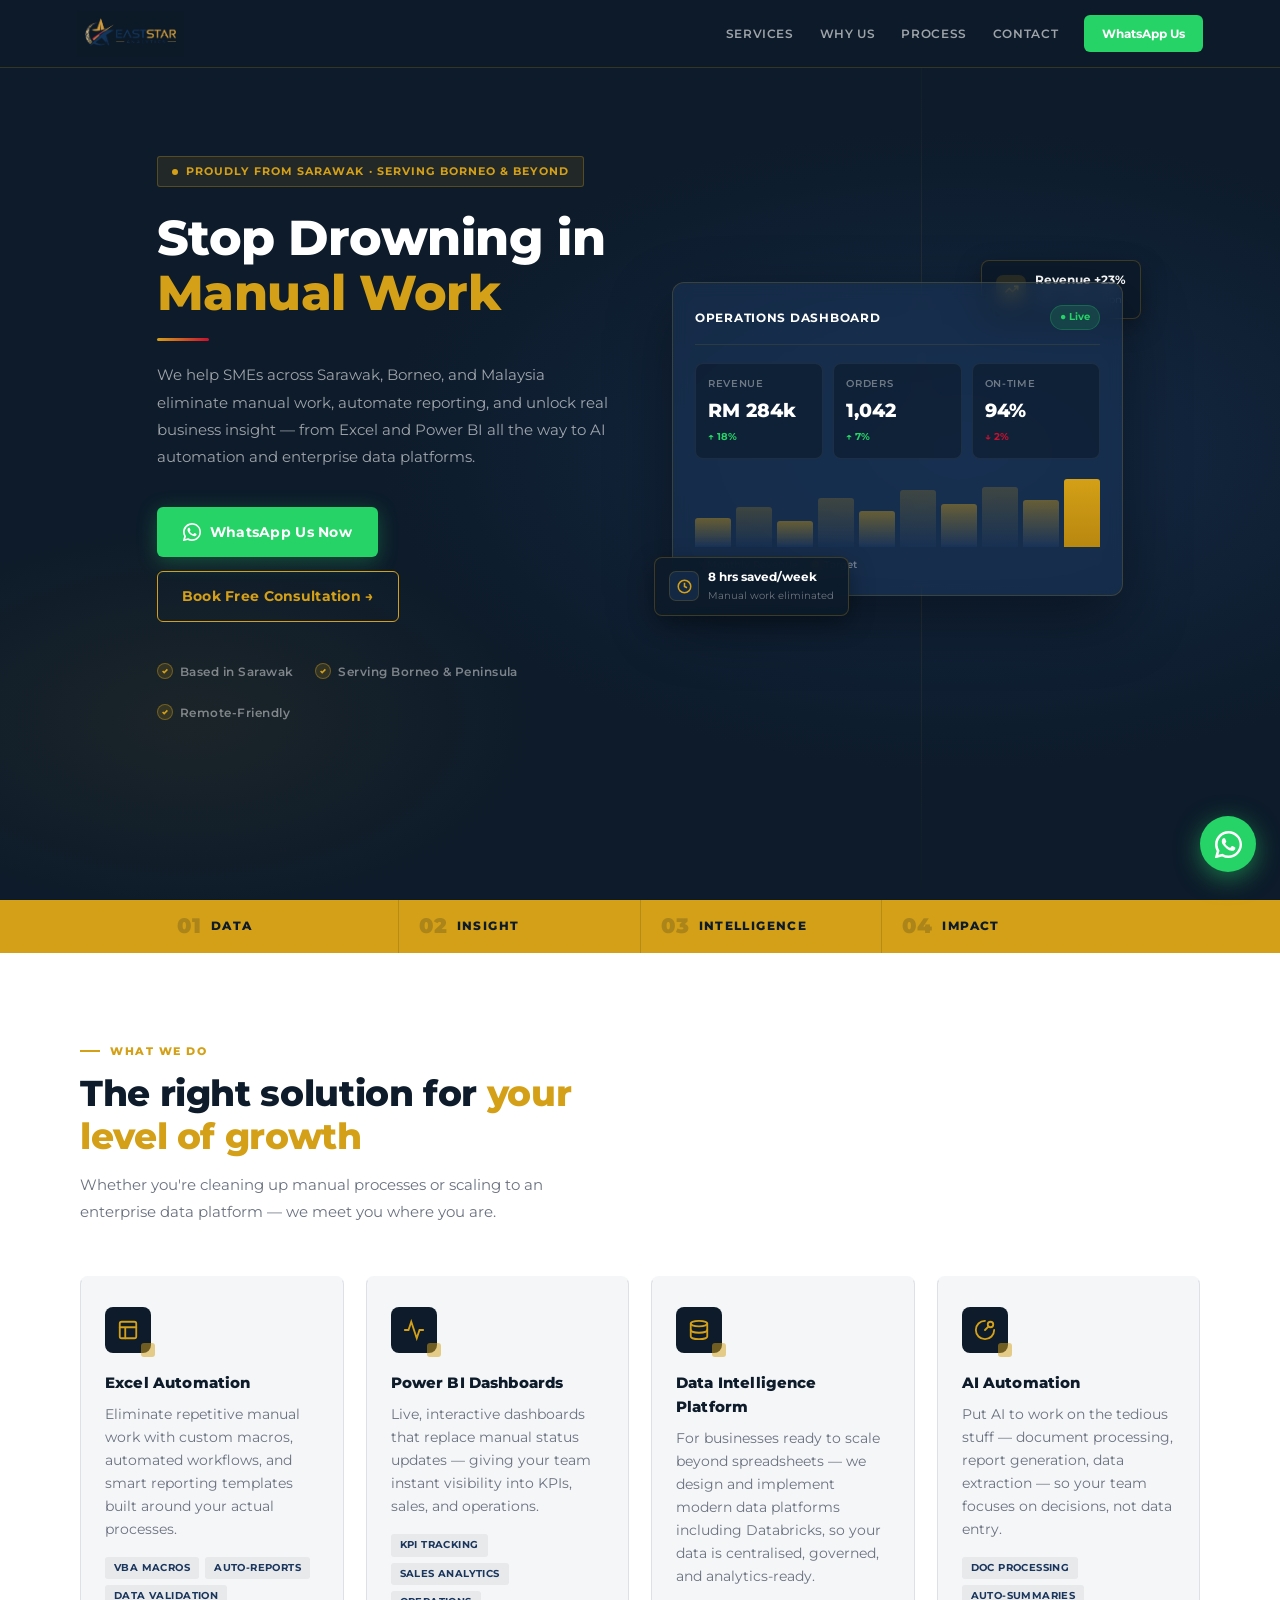
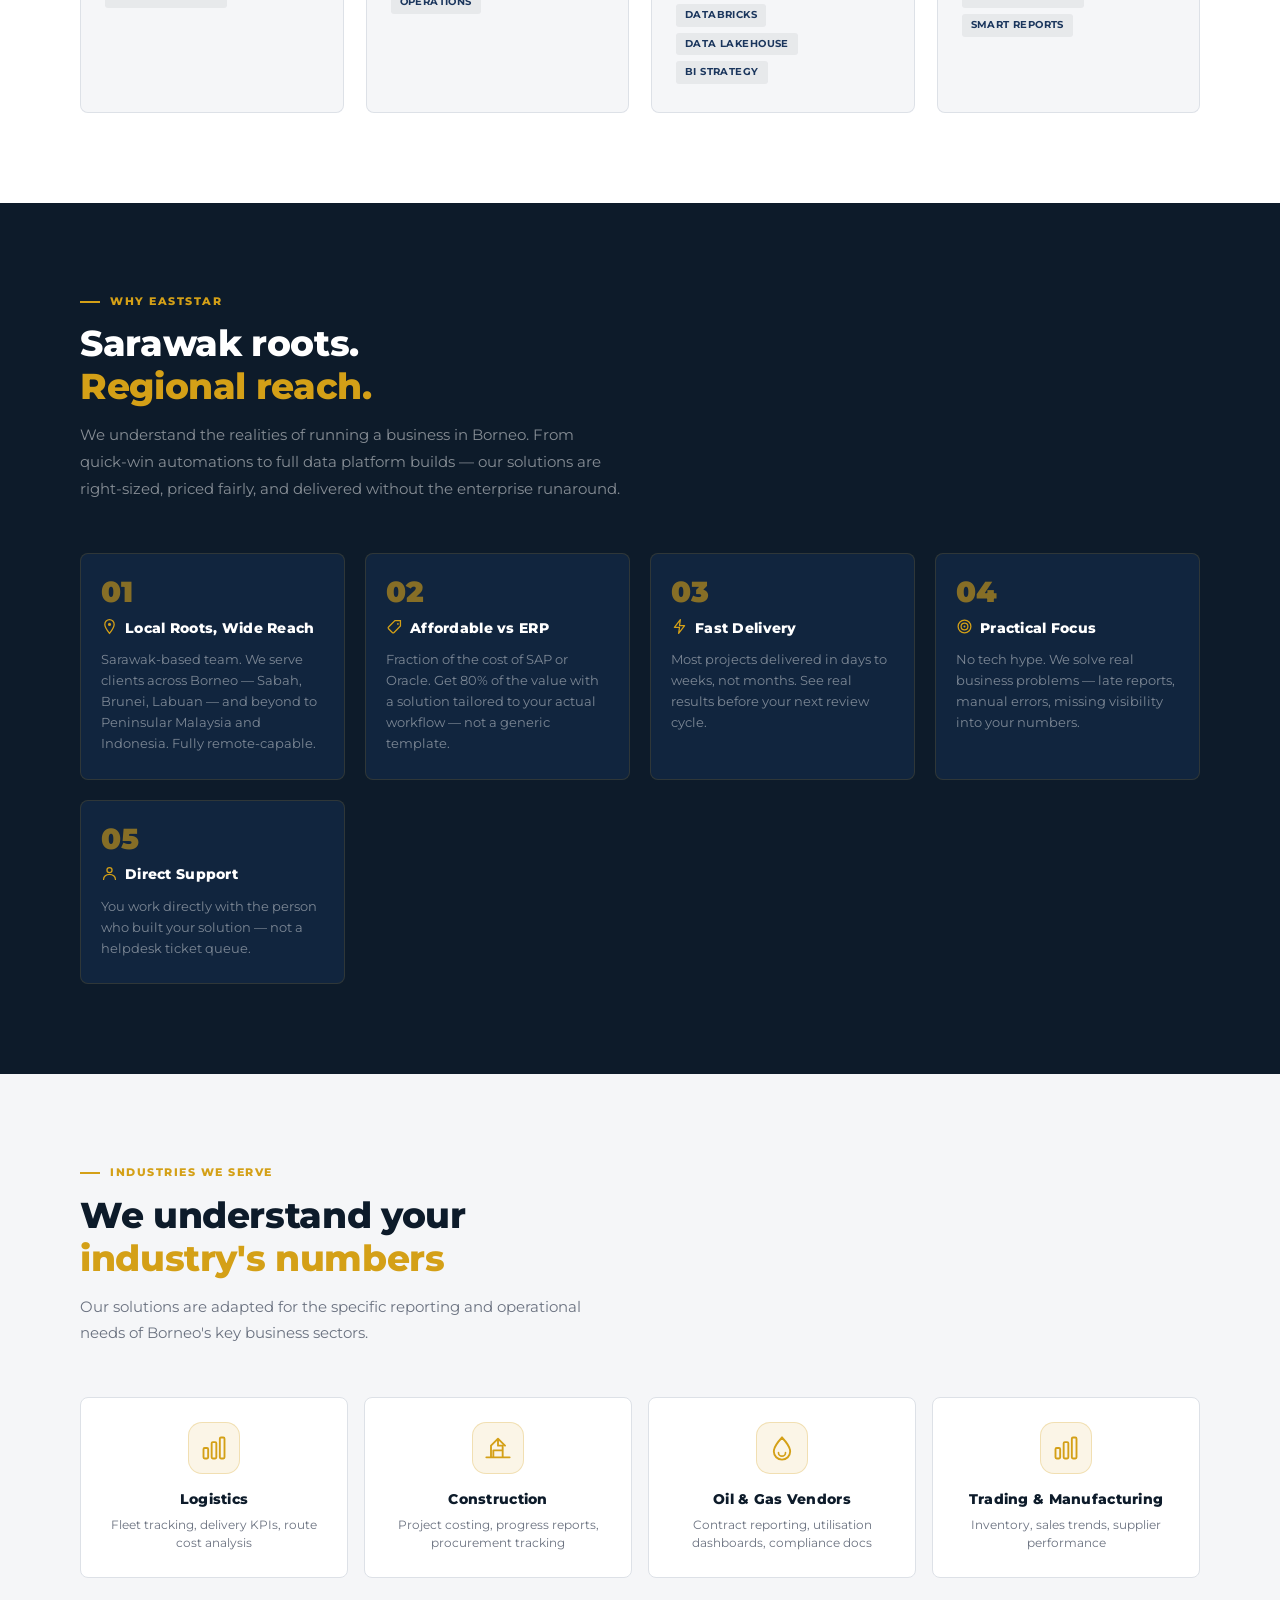
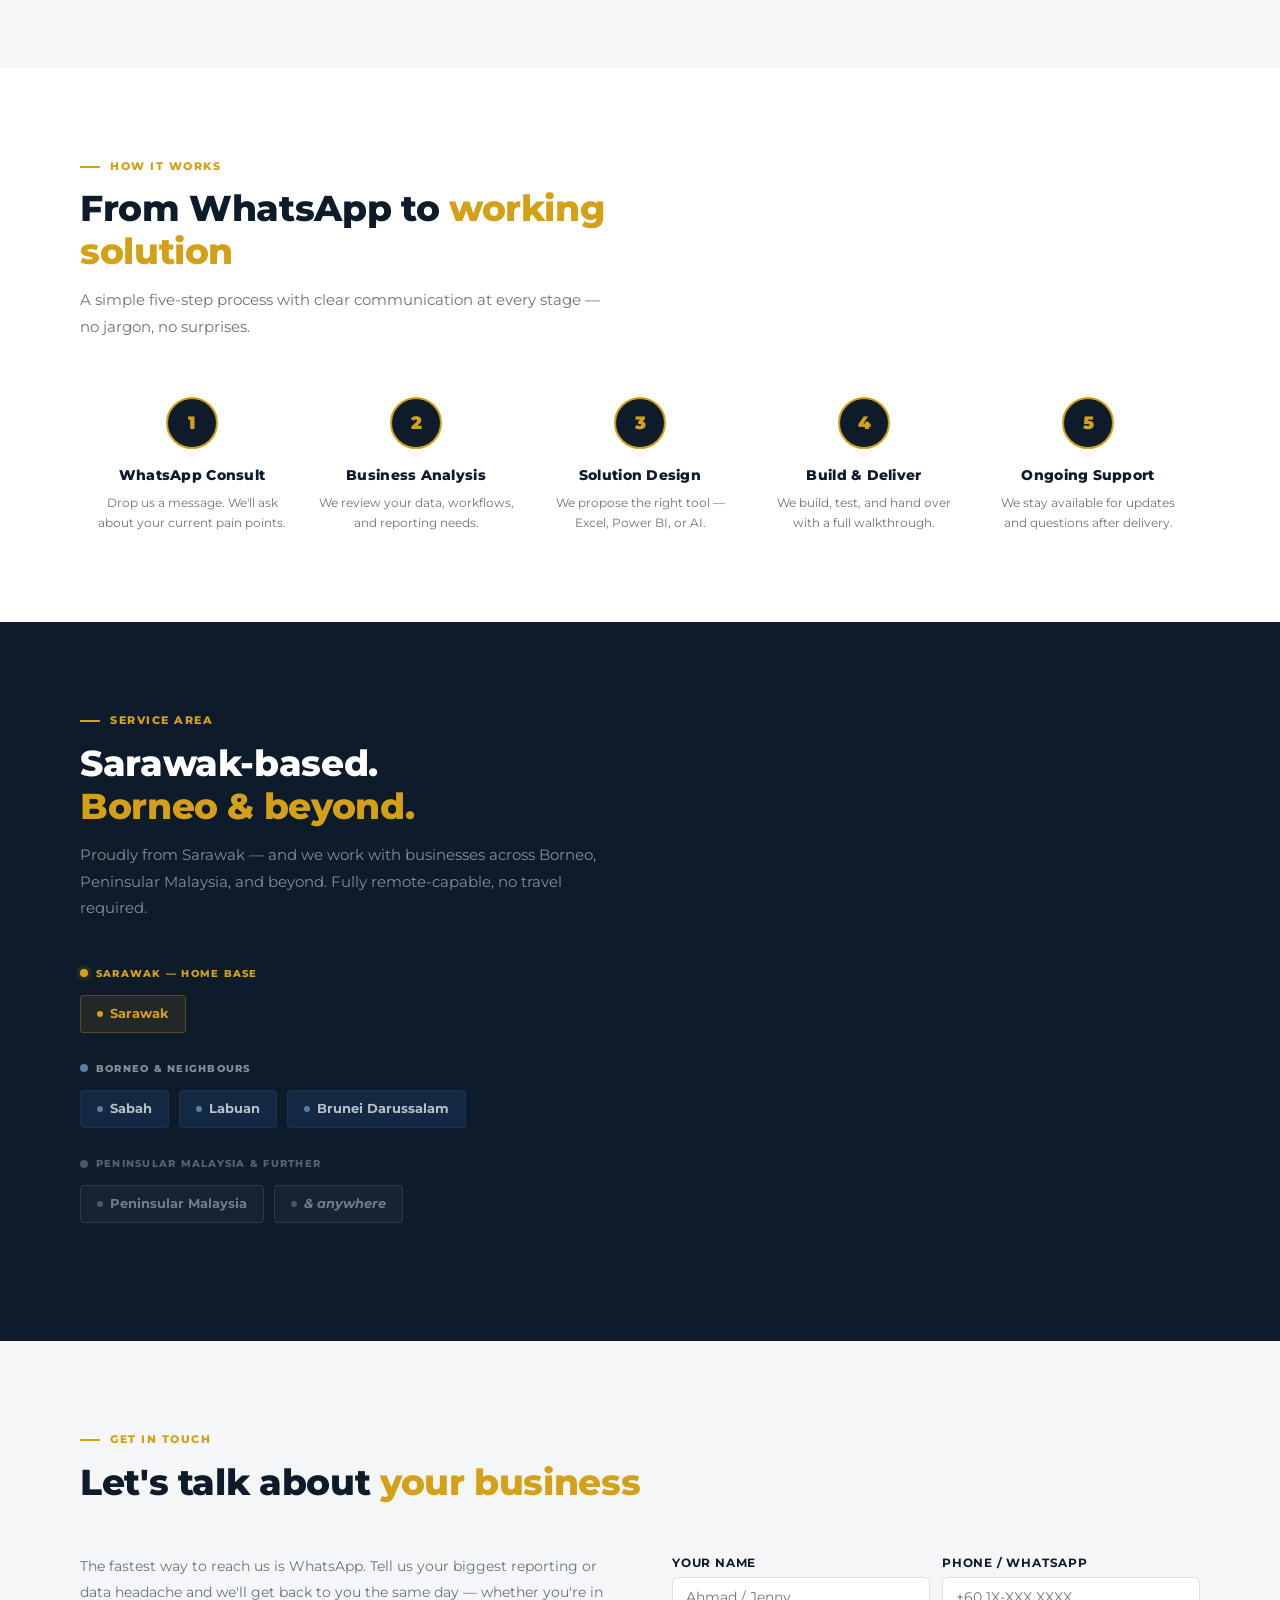
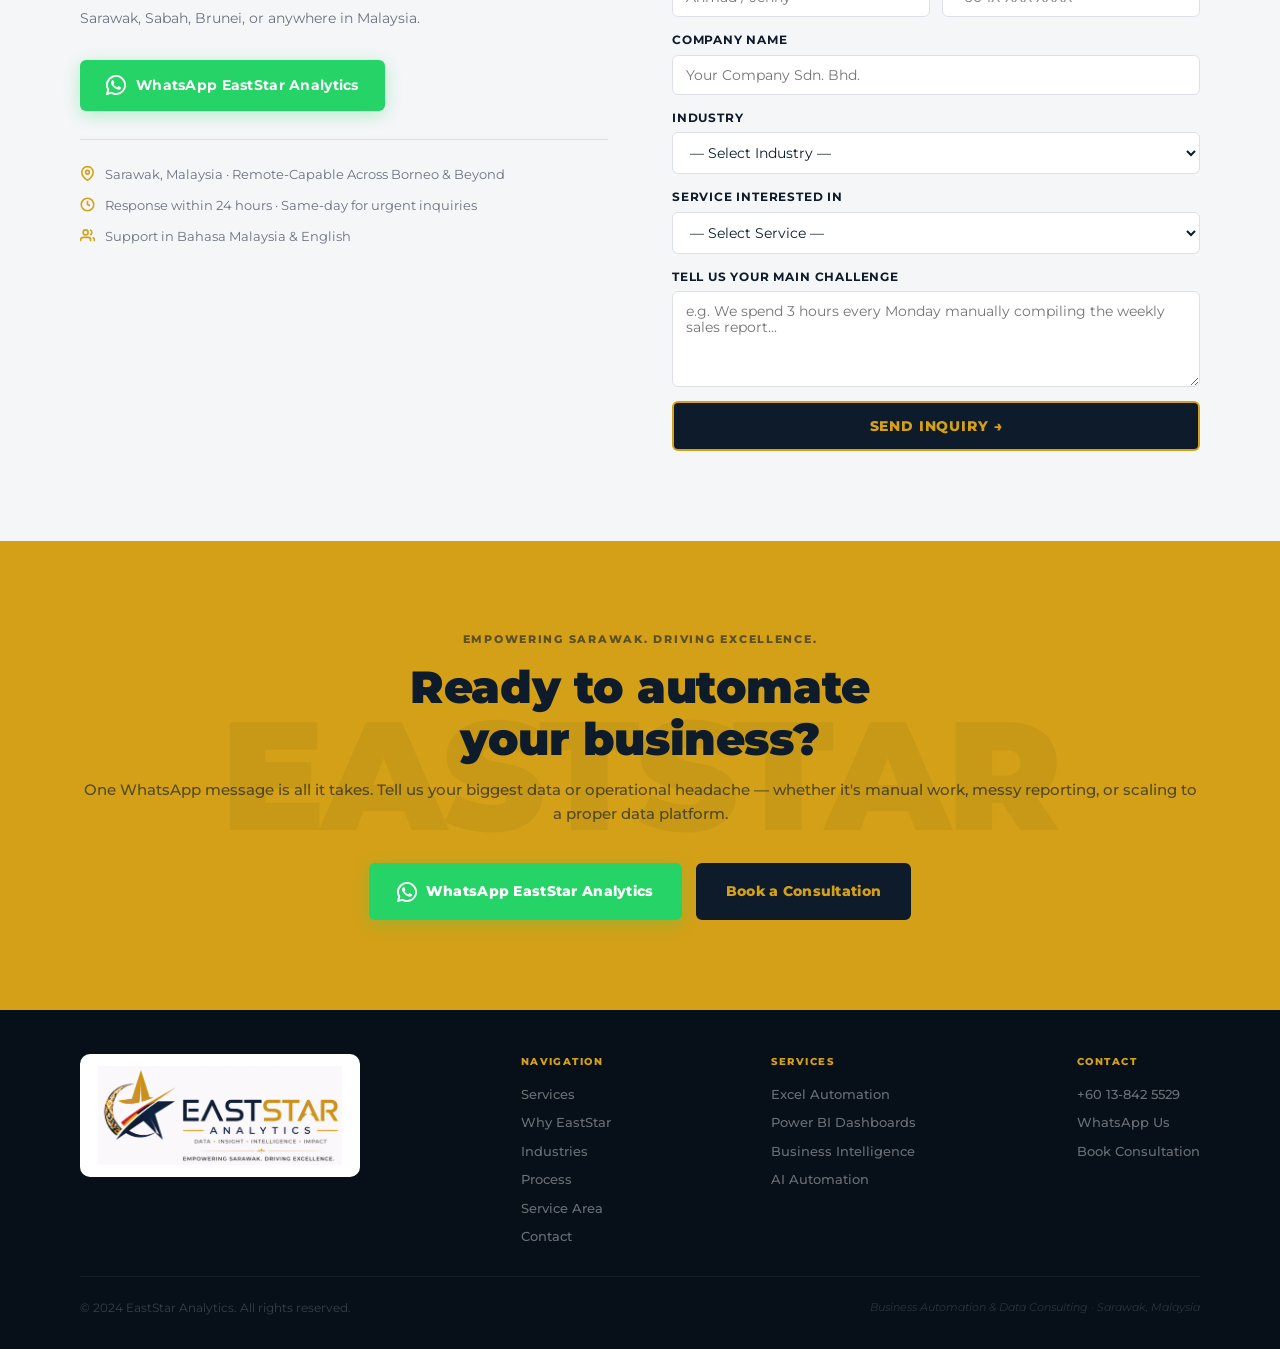
==== index.html @ 4570a9a4 "adding" ====
<!DOCTYPE html>
<html lang="en">
<head>
  <meta charset="UTF-8" />
  <meta name="viewport" content="width=device-width, initial-scale=1.0" />
  <title>EastStar Analytics | Business Automation & Data Consulting — Borneo, Malaysia & Beyond</title>
  <meta name="description" content="EastStar Analytics is a Sarawak-based team helping SMEs across Borneo, Malaysia, and Indonesia automate Excel work, build Power BI dashboards, and improve business reporting." />
  <meta name="keywords" content="Excel automation Sarawak, Power BI Kuching, business intelligence Borneo, SME data consultant Malaysia, dashboard Sabah Brunei Labuan, data consulting Indonesia" />
  <meta property="og:title" content="EastStar Analytics | Empowering Sarawak. Driving Excellence." />
  <meta property="og:description" content="Data · Insight · Intelligence · Impact. We automate reporting, build dashboards, and save you time — wherever you are in Borneo or Malaysia." />

  <link rel="preconnect" href="https://fonts.googleapis.com" />
  <link rel="preconnect" href="https://fonts.gstatic.com" crossorigin />
  <link href="https://fonts.googleapis.com/css2?family=Montserrat:ital,wght@0,400;0,500;0,600;0,700;0,800;0,900;1,400&display=swap" rel="stylesheet" />

  <link rel="stylesheet" href="style.css" />
</head>
<body>

<!-- NAV -->
<nav>
  <a href="#hero" class="nav-logo">
      <img class="nav-logo-img" src="[data-uri]" alt="EastStar Analytics" style="height:48px; width:auto; display:block;" />
    </a>
  <div class="nav-links">
    <a href="#services">Services</a>
    <a href="#why">Why Us</a>
    <a href="#process">Process</a>
    <a href="#contact">Contact</a>
    <a href="https://wa.me/60138425529?text=Hi%2C%20I%27d%20like%20to%20know%20more%20about%20EastStar%20Analytics" class="nav-cta" target="_blank" rel="noopener">   WhatsApp Us</a>
  </div>
  <div class="nav-mobile">
    <a href="https://wa.me/60138425529?text=Hi%2C%20I%27d%20like%20to%20know%20more%20about%20EastStar%20Analytics" target="_blank" rel="noopener">   WhatsApp</a>
  </div>
</nav>

<!-- HERO -->
<section id="hero">
  <div class="hero-inner">
    <div class="hero-content">
      <div class="hero-badge">Proudly from Sarawak · Serving Borneo & Beyond</div>
      <h1 class="hero-headline">Stop Drowning in<br><span class="gold">Manual Work</span></h1>
      <div class="hero-divider"></div>
      <p class="hero-sub">We help SMEs across Sarawak, Borneo, and Malaysia eliminate manual work, automate reporting, and unlock real business insight — from Excel and Power BI all the way to AI automation and enterprise data platforms.</p>
      <div class="hero-btns">
        <a href="https://wa.me/60138425529?text=Hi%2C%20I%27d%20like%20to%20book%20a%20free%20consultation%20with%20EastStar%20Analytics" class="btn-wa" target="_blank" rel="noopener">
          <svg width="18" height="18" viewBox="0 0 24 24" fill="currentColor"><path d="M17.472 14.382c-.297-.149-1.758-.867-2.03-.967-.273-.099-.471-.148-.67.15-.197.297-.767.966-.94 1.164-.173.199-.347.223-.644.075-.297-.15-1.255-.463-2.39-1.475-.883-.788-1.48-1.761-1.653-2.059-.173-.297-.018-.458.13-.606.134-.133.298-.347.446-.52.149-.174.198-.298.298-.497.099-.198.05-.371-.025-.52-.075-.149-.669-1.612-.916-2.207-.242-.579-.487-.5-.669-.51-.173-.008-.371-.01-.57-.01-.198 0-.52.074-.792.372-.272.297-1.04 1.016-1.04 2.479 0 1.462 1.065 2.875 1.213 3.074.149.198 2.096 3.2 5.077 4.487.709.306 1.262.489 1.694.625.712.227 1.36.195 1.871.118.571-.085 1.758-.719 2.006-1.413.248-.694.248-1.289.173-1.413-.074-.124-.272-.198-.57-.347z"/><path d="M12 0C5.373 0 0 5.373 0 12c0 2.116.554 4.103 1.523 5.825L.036 23.142a.75.75 0 0 0 .918.918l5.317-1.487A11.945 11.945 0 0 0 12 24c6.627 0 12-5.373 12-12S18.627 0 12 0zm0 21.75a9.75 9.75 0 0 1-4.964-1.358l-.356-.213-3.684 1.03 1.03-3.684-.213-.356A9.75 9.75 0 1 1 12 21.75z"/></svg>
          WhatsApp Us Now
        </a>
        <a href="#contact" class="btn-gold">Book Free Consultation → </a>
      </div>
      <div class="hero-trust">
        <div class="trust-item">
          <div class="trust-check"><svg viewBox="0 0 10 10" fill="none" stroke="currentColor" stroke-width="2"><polyline points="2 5 4 7 8 3"/></svg></div>
          Based in Sarawak
        </div>
        <div class="trust-item">
          <div class="trust-check"><svg viewBox="0 0 10 10" fill="none" stroke="currentColor" stroke-width="2"><polyline points="2 5 4 7 8 3"/></svg></div>
          Serving Borneo & Peninsula
        </div>
        <div class="trust-item">
          <div class="trust-check"><svg viewBox="0 0 10 10" fill="none" stroke="currentColor" stroke-width="2"><polyline points="2 5 4 7 8 3"/></svg></div>
          Remote-Friendly
        </div>
      </div>
    </div>

    <!-- HERO VISUAL -->
    <div class="hero-visual">
      <div class="float-tag float-tag-1">
        <div class="float-icon fi-gold">
          <svg width="15" height="15" viewBox="0 0 24 24" fill="none" stroke="#D4A017" stroke-width="2.5"><polyline points="22 7 13.5 15.5 8.5 10.5 2 17"/><polyline points="16 7 22 7 22 13"/></svg>
        </div>
        <div>
          <span class="ft-label">Revenue +23%</span>
          <span class="ft-sub">After automation</span>
        </div>
      </div>

      <div class="dashboard-card">
        <div class="card-header">
          <span class="card-title">Operations Dashboard</span>
          <span class="card-badge">●  Live</span>
        </div>
        <div class="kpi-row">
          <div class="kpi-box">
            <div class="kpi-label">Revenue</div>
            <div class="kpi-val">RM 284k</div>
            <div class="kpi-delta up">↑  18%</div>
          </div>
          <div class="kpi-box">
            <div class="kpi-label">Orders</div>
            <div class="kpi-val">1,042</div>
            <div class="kpi-delta up">↑  7%</div>
          </div>
          <div class="kpi-box">
            <div class="kpi-label">On-Time</div>
            <div class="kpi-val">94%</div>
            <div class="kpi-delta dn">↓  2%</div>
          </div>
        </div>
        <div class="bar-chart">
          <div class="bar" style="height:42%"></div>
          <div class="bar" style="height:58%"></div>
          <div class="bar" style="height:38%"></div>
          <div class="bar" style="height:72%"></div>
          <div class="bar" style="height:52%"></div>
          <div class="bar" style="height:83%"></div>
          <div class="bar" style="height:63%"></div>
          <div class="bar" style="height:88%"></div>
          <div class="bar" style="height:68%"></div>
          <div class="bar" style="height:100%"></div>
        </div>
        <div class="mini-legend">
          <div class="legend-item"><div class="legend-dot" style="background:#1B365D"></div>Monthly Revenue</div>
          <div class="legend-item"><div class="legend-dot" style="background:#D4A017"></div>Target</div>
        </div>
      </div>

      <div class="float-tag float-tag-2">
        <div class="float-icon fi-blue">
          <svg width="15" height="15" viewBox="0 0 24 24" fill="none" stroke="#D4A017" stroke-width="2.5"><circle cx="12" cy="12" r="10"/><polyline points="12 6 12 12 16 14"/></svg>
        </div>
        <div>
          <span class="ft-label">8 hrs saved/week</span>
          <span class="ft-sub">Manual work eliminated</span>
        </div>
      </div>
    </div>
  </div>
</section>

<!-- DATA · INSIGHT · INTELLIGENCE · IMPACT STRIP -->
<section id="pillars" style="padding:0">
  <div class="pillars-row">
    <div class="pillar-item">
      <div class="pillar-num">01</div>
      <div class="pillar-text">Data</div>
    </div>
    <div class="pillar-item">
      <div class="pillar-num">02</div>
      <div class="pillar-text">Insight</div>
    </div>
    <div class="pillar-item">
      <div class="pillar-num">03</div>
      <div class="pillar-text">Intelligence</div>
    </div>
    <div class="pillar-item">
      <div class="pillar-num">04</div>
      <div class="pillar-text">Impact</div>
    </div>
  </div>
</section>

<!-- SERVICES -->
<section id="services">
  <div class="section-inner">
    <p class="section-label reveal">What We Do</p>
    <h2 class="section-title reveal reveal-delay-1">The right solution for <span class="gold">your level of growth</span></h2>
    <p class="section-sub reveal reveal-delay-2">Whether you're cleaning up manual processes or scaling to an enterprise data platform — we meet you where you are.</p>

    <div class="services-grid">
      <div class="service-card reveal">
        <div class="service-icon">
          <svg viewBox="0 0 24 24" fill="none" stroke="currentColor" stroke-width="2" stroke-linecap="round"><rect x="3" y="3" width="18" height="18" rx="2"/><path d="M3 9h18M9 21V9"/></svg>
        </div>
        <div class="service-name">Excel Automation</div>
        <div class="service-desc">Eliminate repetitive manual work with custom macros, automated workflows, and smart reporting templates built around your actual processes.</div>
        <div class="service-tags">
          <span class="tag">VBA Macros</span>
          <span class="tag">Auto-Reports</span>
          <span class="tag">Data Validation</span>
        </div>
      </div>
      <div class="service-card reveal reveal-delay-1">
        <div class="service-icon">
          <svg viewBox="0 0 24 24" fill="none" stroke="currentColor" stroke-width="2" stroke-linecap="round"><polyline points="22 12 18 12 15 21 9 3 6 12 2 12"/></svg>
        </div>
        <div class="service-name">Power BI Dashboards</div>
        <div class="service-desc">Live, interactive dashboards that replace manual status updates — giving your team instant visibility into KPIs, sales, and operations.</div>
        <div class="service-tags">
          <span class="tag">KPI Tracking</span>
          <span class="tag">Sales Analytics</span>
          <span class="tag">Operations</span>
        </div>
      </div>
      <div class="service-card reveal reveal-delay-2">
        <div class="service-icon">
          <svg viewBox="0 0 24 24" fill="none" stroke="currentColor" stroke-width="2" stroke-linecap="round"><ellipse cx="12" cy="5" rx="9" ry="3"/><path d="M21 12c0 1.66-4 3-9 3s-9-1.34-9-3"/><path d="M3 5v14c0 1.66 4 3 9 3s9-1.34 9-3V5"/></svg>
        </div>
        <div class="service-name">Data Intelligence Platform</div>
        <div class="service-desc">For businesses ready to scale beyond spreadsheets — we design and implement modern data platforms including Databricks, so your data is centralised, governed, and analytics-ready.</div>
        <div class="service-tags">
          <span class="tag">Databricks</span>
          <span class="tag">Data Lakehouse</span>
          <span class="tag">BI Strategy</span>
        </div>
      </div>
      <div class="service-card reveal reveal-delay-3">
        <div class="service-icon">
          <svg viewBox="0 0 24 24" fill="none" stroke="currentColor" stroke-width="2" stroke-linecap="round"><path d="M12 2a10 10 0 1 0 10 10"/><path d="M12 12l4-4"/><circle cx="18" cy="6" r="3"/></svg>
        </div>
        <div class="service-name">AI Automation</div>
        <div class="service-desc">Put AI to work on the tedious stuff — document processing, report generation, data extraction — so your team focuses on decisions, not data entry.</div>
        <div class="service-tags">
          <span class="tag">Doc Processing</span>
          <span class="tag">Auto-Summaries</span>
          <span class="tag">Smart Reports</span>
        </div>
      </div>
    </div>
  </div>
</section>

<!-- WHY US -->
<section id="why">
  <div class="section-inner">
    <p class="section-label reveal">Why EastStar</p>
    <h2 class="section-title reveal reveal-delay-1">Sarawak roots.<br><span class="gold">Regional reach.</span></h2>
    <p class="section-sub reveal reveal-delay-2" style="color:rgba(255,255,255,0.5)">We understand the realities of running a business in Borneo. From quick-win automations to full data platform builds — our solutions are right-sized, priced fairly, and delivered without the enterprise runaround.</p>

    <div class="why-grid">
      <div class="why-item reveal">
        <div class="why-num">01</div>
        <div class="why-title"><svg class="why-icon-svg" viewBox="0 0 20 20" fill="none" xmlns="http://www.w3.org/2000/svg"><path d="M10 2a5.5 5.5 0 0 1 5.5 5.5c0 3.5-5.5 10.5-5.5 10.5S4.5 11 4.5 7.5A5.5 5.5 0 0 1 10 2z" stroke="#D4A017" stroke-width="1.5" fill="none"/><circle cx="10" cy="7.5" r="1.8" fill="#D4A017"/></svg>Local Roots, Wide Reach</div>
        <div class="why-desc">Sarawak-based team. We serve clients across Borneo — Sabah, Brunei, Labuan — and beyond to Peninsular Malaysia and Indonesia. Fully remote-capable.</div>
      </div>
      <div class="why-item reveal reveal-delay-1">
        <div class="why-num">02</div>
        <div class="why-title"><svg class="why-icon-svg" viewBox="0 0 20 20" fill="none" xmlns="http://www.w3.org/2000/svg"><path d="M3 10.5L10.5 3H17v6.5l-7.5 7.5a1.5 1.5 0 0 1-2.1 0L3 12.6a1.5 1.5 0 0 1 0-2.1z" stroke="#D4A017" stroke-width="1.5" fill="none"/><circle cx="14" cy="7" r="1" fill="#D4A017"/></svg>Affordable vs ERP</div>
        <div class="why-desc">Fraction of the cost of SAP or Oracle. Get 80% of the value with a solution tailored to your actual workflow — not a generic template.</div>
      </div>
      <div class="why-item reveal reveal-delay-2">
        <div class="why-num">03</div>
        <div class="why-title"><svg class="why-icon-svg" viewBox="0 0 20 20" fill="none" xmlns="http://www.w3.org/2000/svg"><path d="M11 2L4 11h6l-1 7 7-9h-6l1-7z" stroke="#D4A017" stroke-width="1.5" stroke-linejoin="round" fill="none"/></svg>Fast Delivery</div>
        <div class="why-desc">Most projects delivered in days to weeks, not months. See real results before your next review cycle.</div>
      </div>
      <div class="why-item reveal reveal-delay-3">
        <div class="why-num">04</div>
        <div class="why-title"><svg class="why-icon-svg" viewBox="0 0 20 20" fill="none" xmlns="http://www.w3.org/2000/svg"><circle cx="10" cy="10" r="7.5" stroke="#D4A017" stroke-width="1.5"/><circle cx="10" cy="10" r="4" stroke="#D4A017" stroke-width="1.5"/><circle cx="10" cy="10" r="1.2" fill="#D4A017"/></svg>Practical Focus</div>
        <div class="why-desc">No tech hype. We solve real business problems — late reports, manual errors, missing visibility into your numbers.</div>
      </div>
      <div class="why-item reveal">
        <div class="why-num">05</div>
        <div class="why-title"><svg class="why-icon-svg" viewBox="0 0 20 20" fill="none" xmlns="http://www.w3.org/2000/svg"><circle cx="10" cy="6" r="3" stroke="#D4A017" stroke-width="1.5"/><path d="M3 17c0-3.3 3.1-6 7-6s7 2.7 7 6" stroke="#D4A017" stroke-width="1.5" stroke-linecap="round"/></svg>Direct Support</div>
        <div class="why-desc">You work directly with the person who built your solution — not a helpdesk ticket queue.</div>
      </div>
    </div>
  </div>
</section>

<!-- INDUSTRIES -->
<section id="industries">
  <div class="section-inner">
    <p class="section-label reveal">Industries We Serve</p>
    <h2 class="section-title reveal reveal-delay-1">We understand your <span class="gold">industry's numbers</span></h2>
    <p class="section-sub reveal reveal-delay-2">Our solutions are adapted for the specific reporting and operational needs of Borneo's key business sectors.</p>

    <div class="industry-grid">
      <div class="industry-card reveal">
        <div class="industry-icon"><svg viewBox="0 0 24 24" fill="none" xmlns="http://www.w3.org/2000/svg"><rect x="3" y="12" width="4" height="9" rx="1" stroke="#D4A017" stroke-width="1.6" fill="none"/><rect x="10" y="7" width="4" height="14" rx="1" stroke="#D4A017" stroke-width="1.6" fill="none"/><rect x="17" y="3" width="4" height="18" rx="1" stroke="#D4A017" stroke-width="1.6" fill="none"/></svg></div>
        <div class="industry-name">Logistics</div>
        <div class="industry-sub">Fleet tracking, delivery KPIs, route cost analysis</div>
      </div>
      <div class="industry-card reveal reveal-delay-1">
        <div class="industry-icon"><svg viewBox="0 0 24 24" fill="none" xmlns="http://www.w3.org/2000/svg"><path d="M2 20h20M6 20V10m0 0l6-6 6 6M12 4v6m0 0h4m0 0v10M8 20v-6h8v6" stroke="#D4A017" stroke-width="1.6" stroke-linecap="round" stroke-linejoin="round"/></svg></div>
        <div class="industry-name">Construction</div>
        <div class="industry-sub">Project costing, progress reports, procurement tracking</div>
      </div>
      <div class="industry-card reveal reveal-delay-2">
        <div class="industry-icon"><svg viewBox="0 0 24 24" fill="none" xmlns="http://www.w3.org/2000/svg"><path d="M12 3C12 3 5 10.5 5 15a7 7 0 0 0 14 0c0-4.5-7-12-7-12z" stroke="#D4A017" stroke-width="1.6" fill="none"/><path d="M9 16a3 3 0 0 0 6 0" stroke="#D4A017" stroke-width="1.4" stroke-linecap="round"/></svg></div>
        <div class="industry-name">Oil & Gas Vendors</div>
        <div class="industry-sub">Contract reporting, utilisation dashboards, compliance docs</div>
      </div>
      <div class="industry-card reveal reveal-delay-3">
        <div class="industry-icon"><svg viewBox="0 0 24 24" fill="none" xmlns="http://www.w3.org/2000/svg"><rect x="3" y="12" width="4" height="9" rx="1" stroke="#D4A017" stroke-width="1.6" fill="none"/><rect x="10" y="7" width="4" height="14" rx="1" stroke="#D4A017" stroke-width="1.6" fill="none"/><rect x="17" y="3" width="4" height="18" rx="1" stroke="#D4A017" stroke-width="1.6" fill="none"/></svg></div>
        <div class="industry-name">Trading & Manufacturing</div>
        <div class="industry-sub">Inventory, sales trends, supplier performance</div>
      </div>
    </div>
  </div>
</section>

<!-- PROCESS -->
<section id="process">
  <div class="section-inner">
    <p class="section-label reveal">How It Works</p>
    <h2 class="section-title reveal reveal-delay-1">From WhatsApp to <span class="gold">working solution</span></h2>
    <p class="section-sub reveal reveal-delay-2">A simple five-step process with clear communication at every stage — no jargon, no surprises.</p>

    <div class="process-steps">
      <div class="process-step reveal">
        <div class="step-num-wrap">1<div class="step-connector"></div></div>
        <div class="step-title">WhatsApp Consult</div>
        <div class="step-desc">Drop us a message. We'll ask about your current pain points.</div>
      </div>
      <div class="process-step reveal reveal-delay-1">
        <div class="step-num-wrap">2<div class="step-connector"></div></div>
        <div class="step-title">Business Analysis</div>
        <div class="step-desc">We review your data, workflows, and reporting needs.</div>
      </div>
      <div class="process-step reveal reveal-delay-2">
        <div class="step-num-wrap">3<div class="step-connector"></div></div>
        <div class="step-title">Solution Design</div>
        <div class="step-desc">We propose the right tool — Excel, Power BI, or AI.</div>
      </div>
      <div class="process-step reveal reveal-delay-3">
        <div class="step-num-wrap">4<div class="step-connector"></div></div>
        <div class="step-title">Build & Deliver</div>
        <div class="step-desc">We build, test, and hand over with a full walkthrough.</div>
      </div>
      <div class="process-step reveal">
        <div class="step-num-wrap">5</div>
        <div class="step-title">Ongoing Support</div>
        <div class="step-desc">We stay available for updates and questions after delivery.</div>
      </div>
    </div>
  </div>
</section>

<!-- CITIES -->
<section id="cities">
  <div class="section-inner">
    <p class="section-label reveal">Service Area</p>
    <h2 class="section-title reveal reveal-delay-1" style="color:#fff">Sarawak-based.<br><span class="gold">Borneo & beyond.</span></h2>
    <p class="section-sub reveal reveal-delay-2">Proudly from Sarawak — and we work with businesses across Borneo, Peninsular Malaysia, and beyond. Fully remote-capable, no travel required.</p>

    <div style="margin-top:44px">
      <p class="cities-group-label reveal" style="color:var(--gold)"><span class="cities-marker cities-marker-gold"></span>Sarawak — Home Base</p>
      <div class="cities-row">
        <div class="city-pill city-pill-gold reveal"><span class="city-dot" style="background:var(--gold)"></span>Sarawak</div>
      </div>

      <p class="cities-group-label reveal" style="color:rgba(255,255,255,0.5)"><span class="cities-marker cities-marker-blue"></span>Borneo & Neighbours</p>
      <div class="cities-row">
        <div class="city-pill city-pill-blue reveal"><span class="city-dot" style="background:#5a7daa"></span>Sabah</div>
        <div class="city-pill city-pill-blue reveal reveal-delay-1"><span class="city-dot" style="background:#5a7daa"></span>Labuan</div>
        <div class="city-pill city-pill-blue reveal reveal-delay-2"><span class="city-dot" style="background:#5a7daa"></span>Brunei Darussalam</div>
      </div>

      <p class="cities-group-label reveal" style="color:rgba(255,255,255,0.3)"><span class="cities-marker cities-marker-grey"></span>Peninsular Malaysia & Further</p>
      <div class="cities-row">
        <div class="city-pill city-pill-grey reveal"><span class="city-dot" style="background:#4a5568"></span>Peninsular Malaysia</div>
        <div class="city-pill city-pill-grey reveal reveal-delay-1" style="font-style:italic"><span class="city-dot" style="background:#4a5568"></span>& anywhere</div>
      </div>
    </div>
  </div>
</section>

<!-- CONTACT -->
<section id="contact">
  <div class="section-inner">
    <p class="section-label reveal">Get In Touch</p>
    <h2 class="section-title reveal reveal-delay-1">Let's talk about <span class="gold">your business</span></h2>

    <div class="contact-grid">
      <div class="contact-left reveal">
        <p class="contact-blurb">The fastest way to reach us is WhatsApp. Tell us your biggest reporting or data headache and we'll get back to you the same day — whether you're in Sarawak, Sabah, Brunei, or anywhere in Malaysia.</p>
        <a href="https://wa.me/60138425529?text=Hi%2C%20I%27d%20like%20to%20book%20a%20free%20consultation%20with%20EastStar%20Analytics" class="contact-wa" target="_blank" rel="noopener">
          <svg width="20" height="20" viewBox="0 0 24 24" fill="currentColor"><path d="M17.472 14.382c-.297-.149-1.758-.867-2.03-.967-.273-.099-.471-.148-.67.15-.197.297-.767.966-.94 1.164-.173.199-.347.223-.644.075-.297-.15-1.255-.463-2.39-1.475-.883-.788-1.48-1.761-1.653-2.059-.173-.297-.018-.458.13-.606.134-.133.298-.347.446-.52.149-.174.198-.298.298-.497.099-.198.05-.371-.025-.52-.075-.149-.669-1.612-.916-2.207-.242-.579-.487-.5-.669-.51-.173-.008-.371-.01-.57-.01-.198 0-.52.074-.792.372-.272.297-1.04 1.016-1.04 2.479 0 1.462 1.065 2.875 1.213 3.074.149.198 2.096 3.2 5.077 4.487.709.306 1.262.489 1.694.625.712.227 1.36.195 1.871.118.571-.085 1.758-.719 2.006-1.413.248-.694.248-1.289.173-1.413-.074-.124-.272-.198-.57-.347z"/><path d="M12 0C5.373 0 0 5.373 0 12c0 2.116.554 4.103 1.523 5.825L.036 23.142a.75.75 0 0 0 .918.918l5.317-1.487A11.945 11.945 0 0 0 12 24c6.627 0 12-5.373 12-12S18.627 0 12 0zm0 21.75a9.75 9.75 0 0 1-4.964-1.358l-.356-.213-3.684 1.03 1.03-3.684-.213-.356A9.75 9.75 0 1 1 12 21.75z"/></svg>
          WhatsApp EastStar Analytics
        </a>
        <div class="contact-detail">
          <div class="contact-detail-item">
            <svg width="15" height="15" viewBox="0 0 24 24" fill="none" stroke="currentColor" stroke-width="2.5"><path d="M21 10c0 7-9 13-9 13s-9-6-9-13a9 9 0 0 1 18 0z"/><circle cx="12" cy="10" r="3"/></svg>
            Sarawak, Malaysia · Remote-Capable Across Borneo & Beyond
          </div>
          <div class="contact-detail-item">
            <svg width="15" height="15" viewBox="0 0 24 24" fill="none" stroke="currentColor" stroke-width="2.5"><circle cx="12" cy="12" r="10"/><polyline points="12 6 12 12 16 14"/></svg>
            Response within 24 hours · Same-day for urgent inquiries
          </div>
          <div class="contact-detail-item">
            <svg width="15" height="15" viewBox="0 0 24 24" fill="none" stroke="currentColor" stroke-width="2.5"><path d="M17 21v-2a4 4 0 0 0-4-4H5a4 4 0 0 0-4 4v2"/><circle cx="9" cy="7" r="4"/><path d="M23 21v-2a4 4 0 0 0-3-3.87"/><path d="M16 3.13a4 4 0 0 1 0 7.75"/></svg>
            Support in Bahasa Malaysia & English
          </div>
        </div>
      </div>

      <div class="contact-form reveal reveal-delay-1">
        <div class="form-row">
          <div class="form-group">
            <label for="fname">Your Name</label>
            <input type="text" id="fname" placeholder="Ahmad / Jenny" />
          </div>
          <div class="form-group">
            <label for="fphone">Phone / WhatsApp</label>
            <input type="tel" id="fphone" placeholder="+60 1X-XXX XXXX" />
          </div>
        </div>
        <div class="form-group">
          <label for="fcompany">Company Name</label>
          <input type="text" id="fcompany" placeholder="Your Company Sdn. Bhd." />
        </div>
        <div class="form-group">
          <label for="findustry">Industry</label>
          <select id="findustry">
            <option value="">— Select Industry —</option>
            <option>Logistics & Transport</option>
            <option>Construction</option>
            <option>Oil & Gas / Vendor</option>
            <option>Trading</option>
            <option>Manufacturing</option>
            <option>Other</option>
          </select>
        </div>
        <div class="form-group">
          <label for="fservice">Service Interested In</label>
          <select id="fservice">
            <option value="">— Select Service —</option>
            <option>Excel Automation</option>
            <option>Power BI Dashboard</option>
            <option>Business Intelligence Setup</option>
            <option>AI Automation</option>
            <option>Not sure yet</option>
          </select>
        </div>
        <div class="form-group">
          <label for="fmsg">Tell us your main challenge</label>
          <textarea id="fmsg" placeholder="e.g. We spend 3 hours every Monday manually compiling the weekly sales report..."></textarea>
        </div>
        <button class="btn-submit" onclick="submitForm()">Send Inquiry → </button>
        <div id="form-success"><svg style="width:18px;height:18px;vertical-align:middle;margin-right:6px" viewBox="0 0 20 20" fill="none"><circle cx="10" cy="10" r="9" stroke="#25D366" stroke-width="1.8"/><path d="M6 10l3 3 5-5" stroke="#25D366" stroke-width="2" stroke-linecap="round" stroke-linejoin="round"/></svg>Thanks! We'll reach out within 24 hours.</div>
      </div>
    </div>
  </div>
</section>

<!-- FINAL CTA -->
<section id="cta-final">
  <div class="section-inner" style="position:relative;z-index:1">
    <p class="cta-eyebrow">Empowering Sarawak. Driving Excellence.</p>
    <h2 class="cta-title">Ready to automate<br>your business?</h2>
    <p class="cta-sub">One WhatsApp message is all it takes. Tell us your biggest data or operational headache — whether it's manual work, messy reporting, or scaling to a proper data platform.</p>
    <div class="cta-btns">
      <a href="https://wa.me/60138425529?text=Hi%2C%20I%27d%20like%20to%20book%20a%20free%20consultation%20with%20EastStar%20Analytics" class="btn-wa-dark" target="_blank" rel="noopener">
        <svg width="20" height="20" viewBox="0 0 24 24" fill="currentColor"><path d="M17.472 14.382c-.297-.149-1.758-.867-2.03-.967-.273-.099-.471-.148-.67.15-.197.297-.767.966-.94 1.164-.173.199-.347.223-.644.075-.297-.15-1.255-.463-2.39-1.475-.883-.788-1.48-1.761-1.653-2.059-.173-.297-.018-.458.13-.606.134-.133.298-.347.446-.52.149-.174.198-.298.298-.497.099-.198.05-.371-.025-.52-.075-.149-.669-1.612-.916-2.207-.242-.579-.487-.5-.669-.51-.173-.008-.371-.01-.57-.01-.198 0-.52.074-.792.372-.272.297-1.04 1.016-1.04 2.479 0 1.462 1.065 2.875 1.213 3.074.149.198 2.096 3.2 5.077 4.487.709.306 1.262.489 1.694.625.712.227 1.36.195 1.871.118.571-.085 1.758-.719 2.006-1.413.248-.694.248-1.289.173-1.413-.074-.124-.272-.198-.57-.347z"/><path d="M12 0C5.373 0 0 5.373 0 12c0 2.116.554 4.103 1.523 5.825L.036 23.142a.75.75 0 0 0 .918.918l5.317-1.487A11.945 11.945 0 0 0 12 24c6.627 0 12-5.373 12-12S18.627 0 12 0zm0 21.75a9.75 9.75 0 0 1-4.964-1.358l-.356-.213-3.684 1.03 1.03-3.684-.213-.356A9.75 9.75 0 1 1 12 21.75z"/></svg>
        WhatsApp EastStar Analytics
      </a>
      <a href="#contact" class="btn-dark">Book a Consultation</a>
    </div>
  </div>
</section>

<!-- FOOTER -->
<footer>
  <div class="footer-top">
    <div class="footer-brand-col">
      <img src="[data-uri]" alt="EastStar Analytics" class="footer-logo-img" />
    </div>
    <div class="footer-links-col">
      <div class="footer-links-title">Navigation</div>
      <div class="footer-links">
        <a href="#services">Services</a>
        <a href="#why">Why EastStar</a>
        <a href="#industries">Industries</a>
        <a href="#process">Process</a>
        <a href="#cities">Service Area</a>
        <a href="#contact">Contact</a>
      </div>
    </div>
    <div class="footer-links-col">
      <div class="footer-links-title">Services</div>
      <div class="footer-links">
        <a href="#services">Excel Automation</a>
        <a href="#services">Power BI Dashboards</a>
        <a href="#services">Business Intelligence</a>
        <a href="#services">AI Automation</a>
      </div>
    </div>
    <div class="footer-links-col">
      <div class="footer-links-title">Contact</div>
      <div class="footer-links">
        <a href="https://wa.me/60138425529" target="_blank" rel="noopener">+60 13-842 5529</a>
        <a href="https://wa.me/60138425529" target="_blank" rel="noopener">WhatsApp Us</a>
        <a href="#contact">Book Consultation</a>
      </div>
    </div>
  </div>
  <div class="footer-bottom">
    <div class="footer-copy">© 2024 EastStar Analytics. All rights reserved.</div>
    <div class="footer-reg">Business Automation & Data Consulting · Sarawak, Malaysia</div>
  </div>
</footer>

<!-- FLOATING WHATSAPP -->
<a href="https://wa.me/60138425529?text=Hi%2C%20I%27d%20like%20to%20know%20more%20about%20EastStar%20Analytics" class="float-wa" target="_blank" rel="noopener" aria-label="WhatsApp EastStar Analytics">
  <div class="float-wa-tooltip">Chat with us</div>
  <svg viewBox="0 0 24 24" fill="currentColor"><path d="M17.472 14.382c-.297-.149-1.758-.867-2.03-.967-.273-.099-.471-.148-.67.15-.197.297-.767.966-.94 1.164-.173.199-.347.223-.644.075-.297-.15-1.255-.463-2.39-1.475-.883-.788-1.48-1.761-1.653-2.059-.173-.297-.018-.458.13-.606.134-.133.298-.347.446-.52.149-.174.198-.298.298-.497.099-.198.05-.371-.025-.52-.075-.149-.669-1.612-.916-2.207-.242-.579-.487-.5-.669-.51-.173-.008-.371-.01-.57-.01-.198 0-.52.074-.792.372-.272.297-1.04 1.016-1.04 2.479 0 1.462 1.065 2.875 1.213 3.074.149.198 2.096 3.2 5.077 4.487.709.306 1.262.489 1.694.625.712.227 1.36.195 1.871.118.571-.085 1.758-.719 2.006-1.413.248-.694.248-1.289.173-1.413-.074-.124-.272-.198-.57-.347z"/><path d="M12 0C5.373 0 0 5.373 0 12c0 2.116.554 4.103 1.523 5.825L.036 23.142a.75.75 0 0 0 .918.918l5.317-1.487A11.945 11.945 0 0 0 12 24c6.627 0 12-5.373 12-12S18.627 0 12 0zm0 21.75a9.75 9.75 0 0 1-4.964-1.358l-.356-.213-3.684 1.03 1.03-3.684-.213-.356A9.75 9.75 0 1 1 12 21.75z"/></svg>
</a>

<script src="script.js"></script>
</script>
</body>
</html>
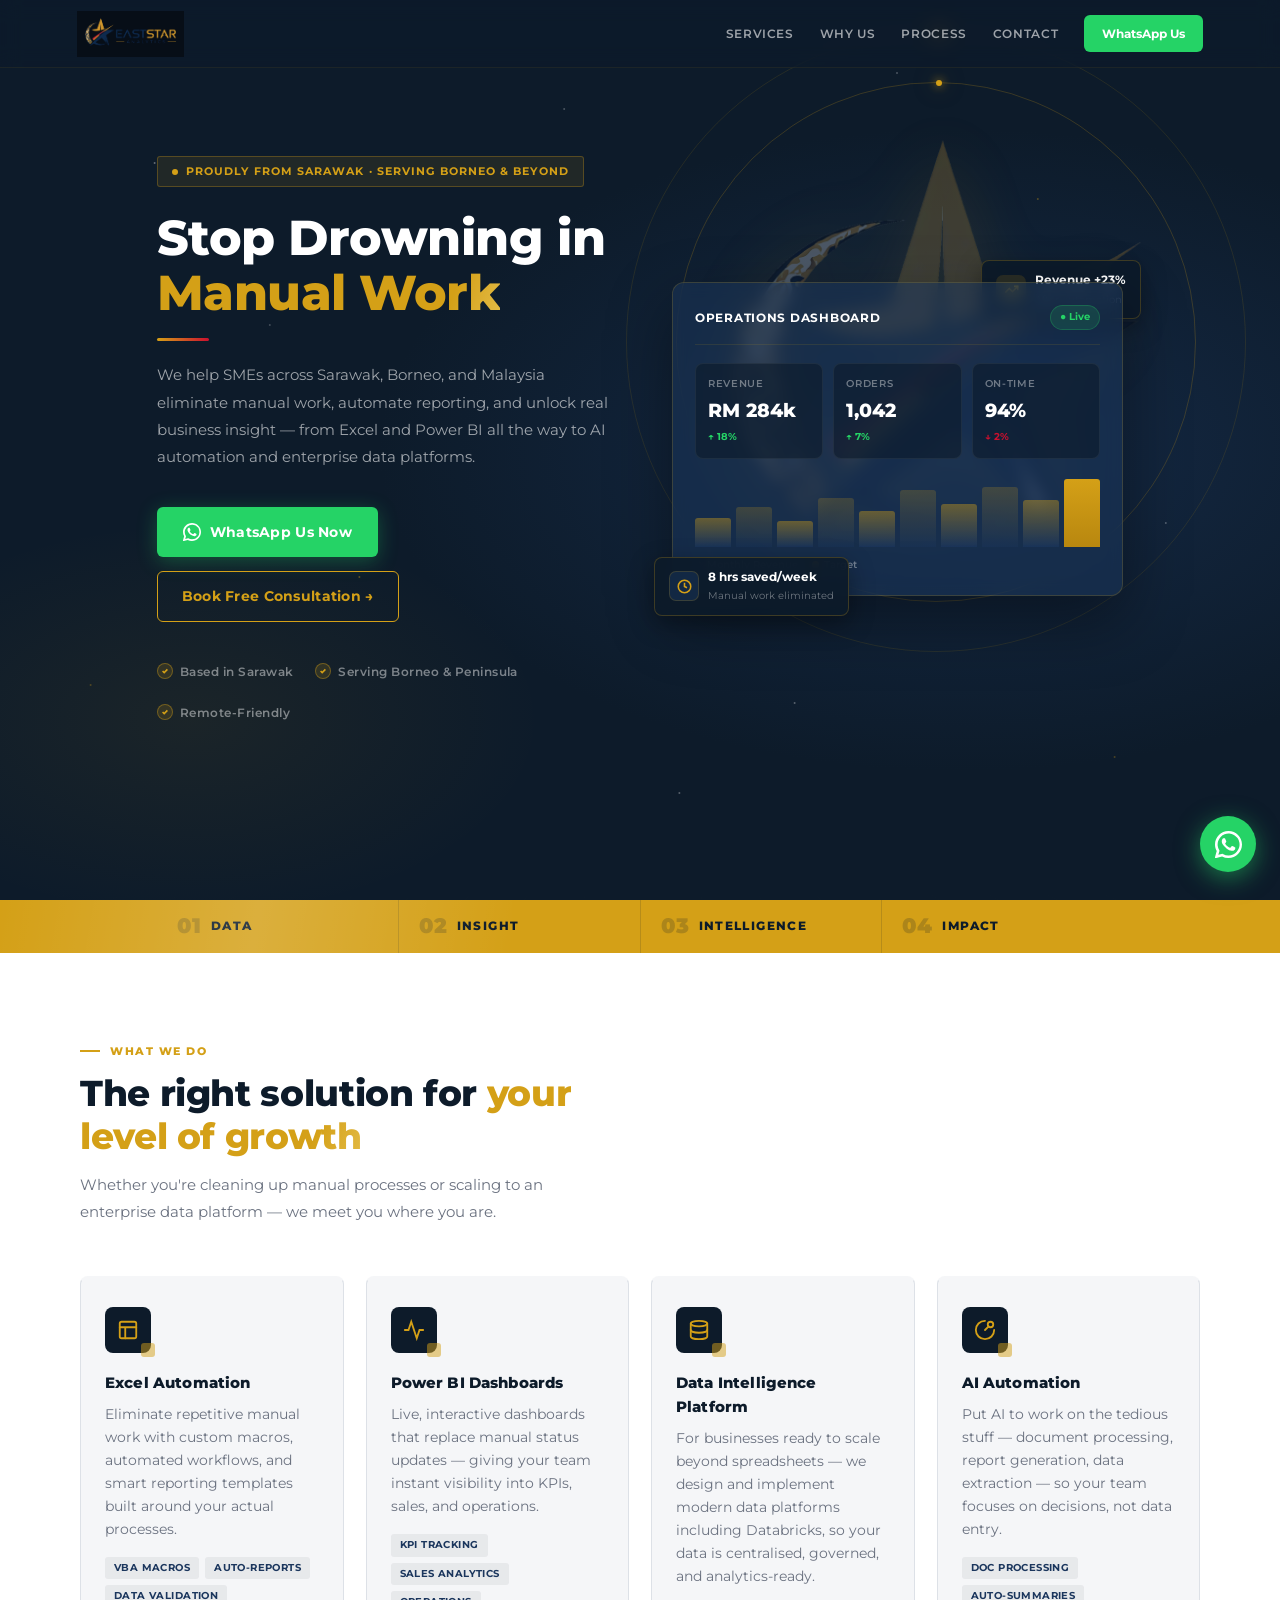
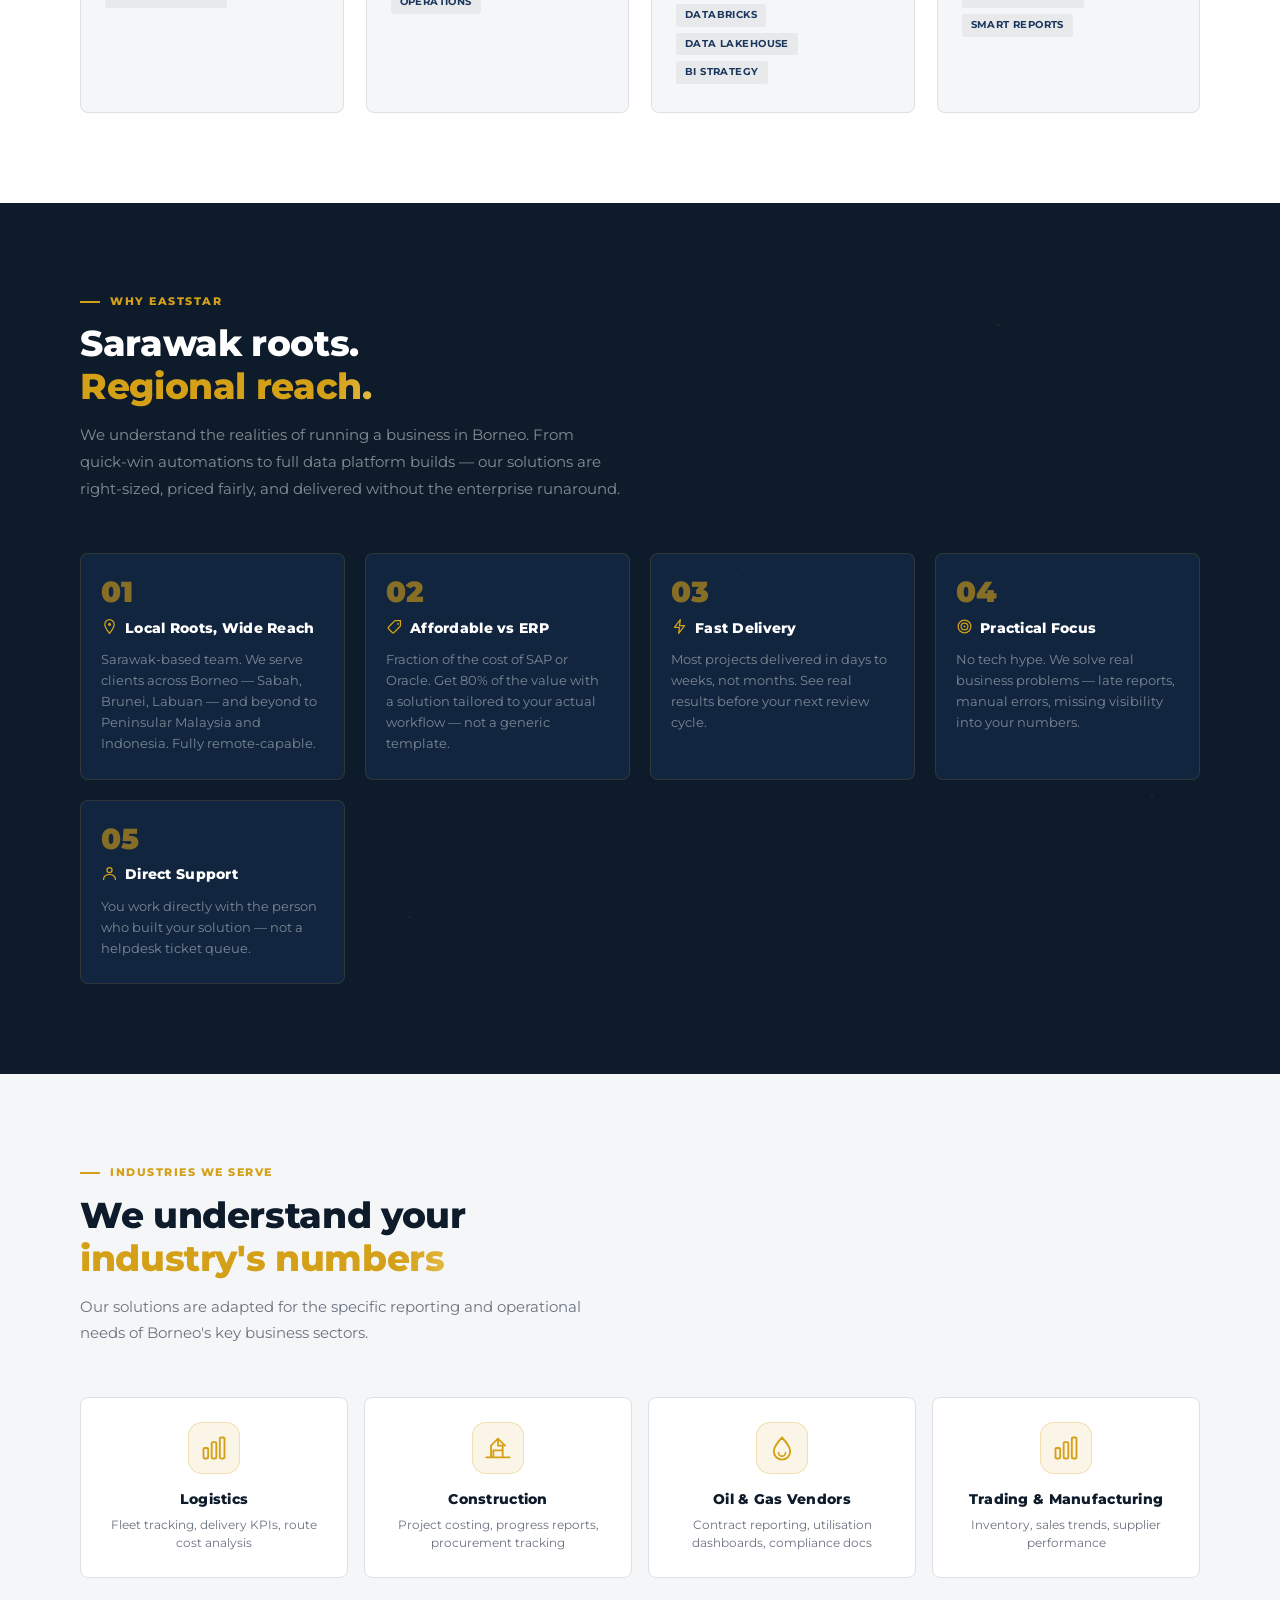
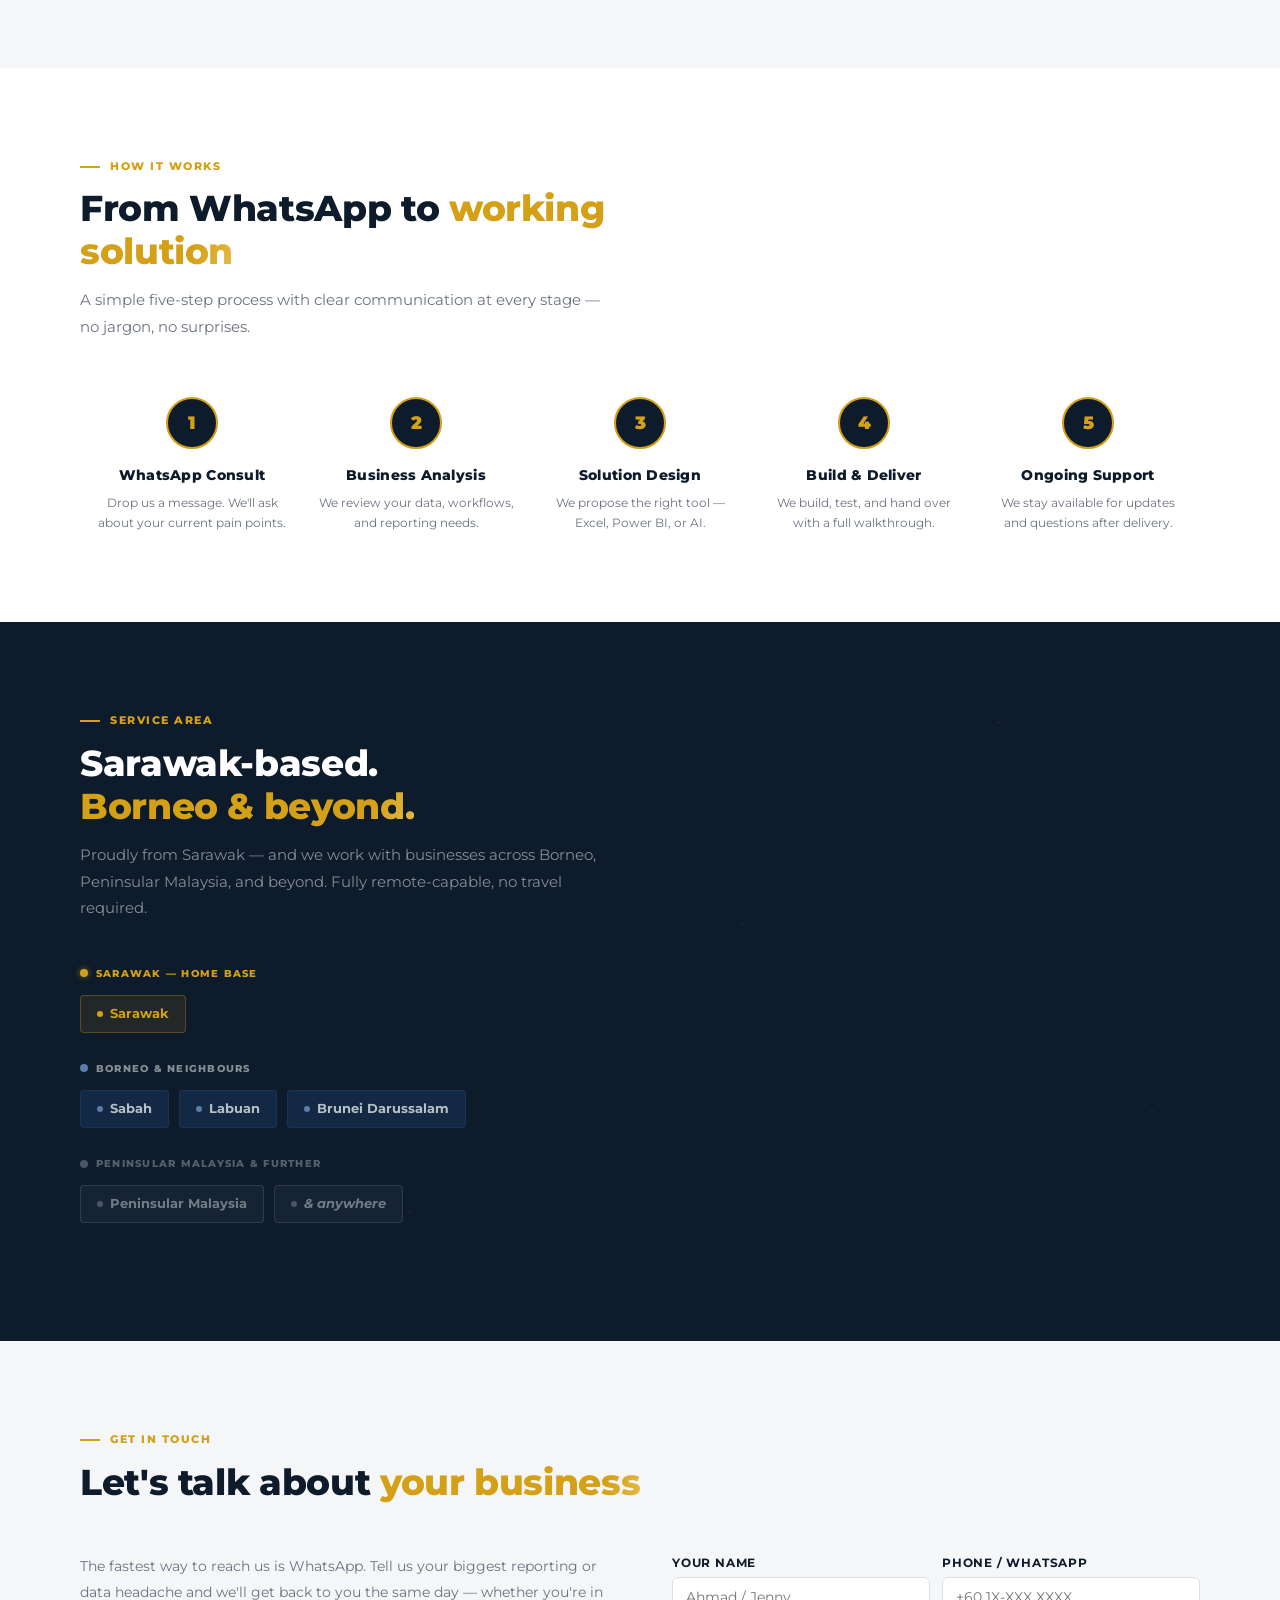
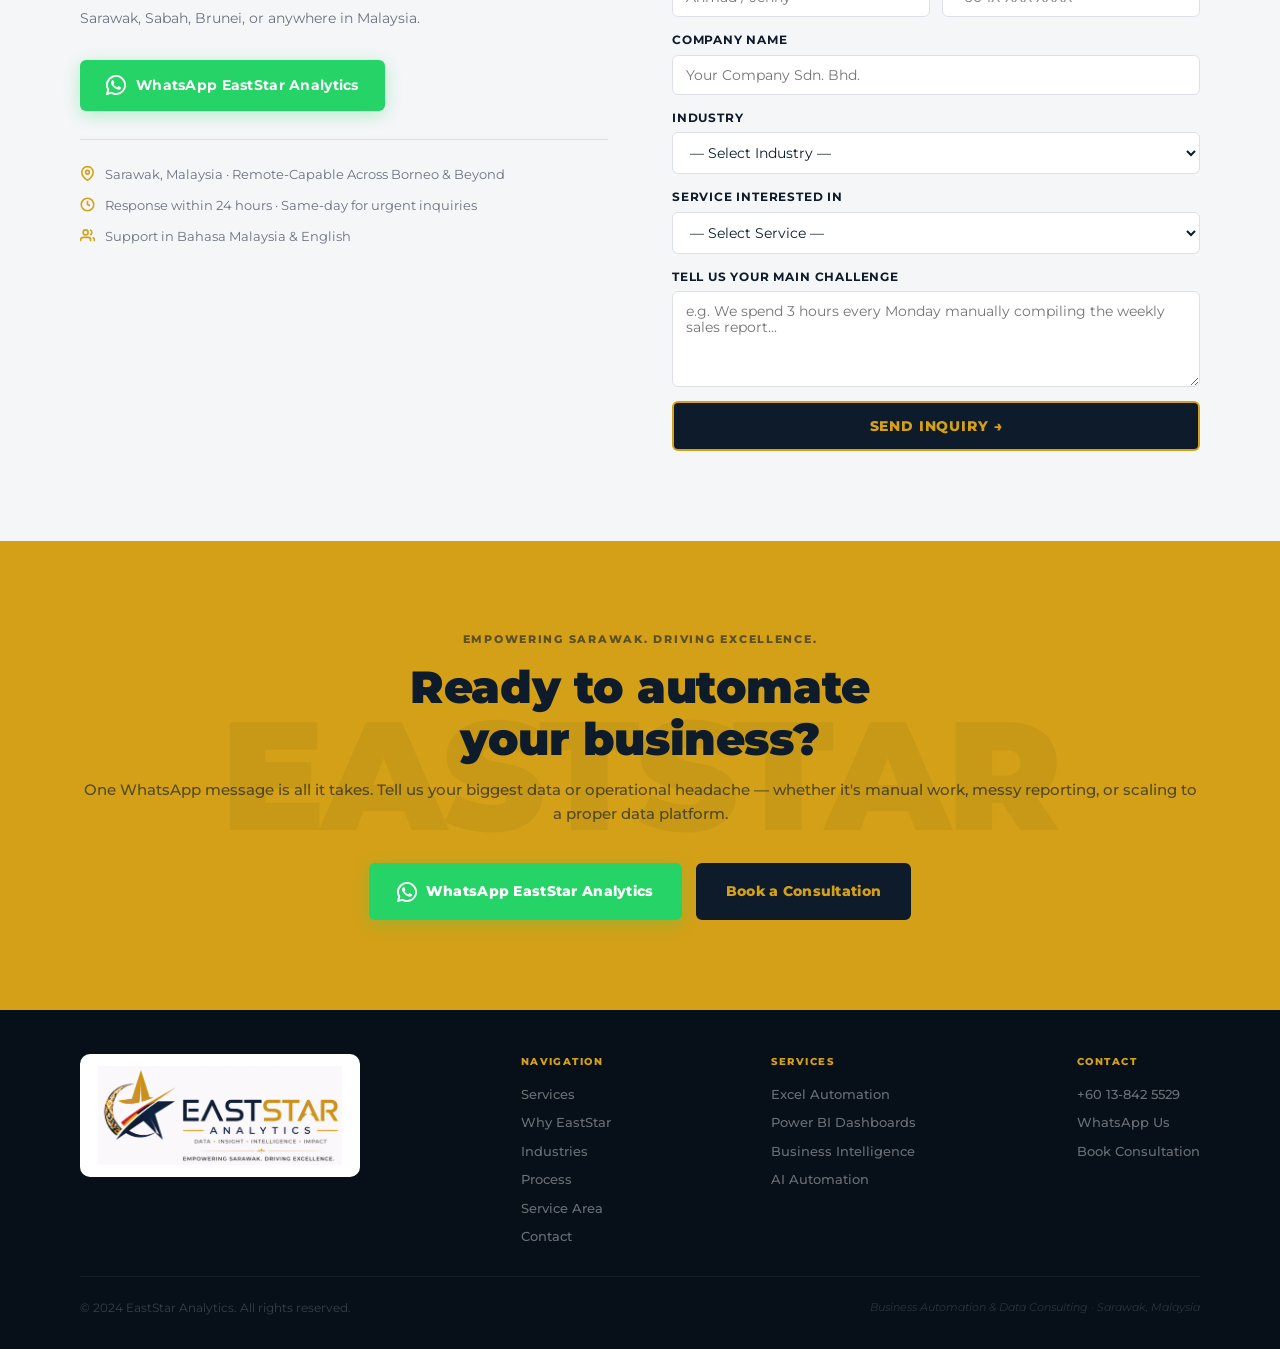
==== commit bc0f3fe2: "update webpage" ====
--- a/index.html
+++ b/index.html
@@ -36,6 +36,14 @@
 
 <!-- HERO -->
 <section id="hero">
+  <div class="hero-3d" aria-hidden="true">
+    <div class="hero-3d-stage">
+      <img src="logo-mark.png" class="emblem-3d" alt="" />
+      <div class="orbit orbit-1"></div>
+      <div class="orbit orbit-2"></div>
+    </div>
+  </div>
+  <div class="hero-stars" aria-hidden="true"></div>
   <div class="hero-inner">
     <div class="hero-content">
       <div class="hero-badge">Proudly from Sarawak · Serving Borneo & Beyond</div>
--- a/style.css
+++ b/style.css
@@ -31,12 +31,21 @@
     /* ─ ─  NAV ─ ─  */
     nav {
       position: fixed; top: 0; left: 0; right: 0; z-index: 100;
-      background: rgba(13,27,42,0.97);
-      backdrop-filter: blur(12px);
-      border-bottom: 1px solid rgba(212,160,23,0.2);
+      background: rgba(13,27,42,0.55);
+      backdrop-filter: blur(10px);
+      -webkit-backdrop-filter: blur(10px);
+      border-bottom: 1px solid rgba(212,160,23,0.08);
       padding: 0 6vw;
       display: flex; align-items: center; justify-content: space-between;
       height: 68px;
+      transition: background .35s ease, border-color .35s ease, box-shadow .35s ease;
+    }
+    nav.scrolled {
+      background: rgba(13,27,42,0.92);
+      backdrop-filter: blur(16px);
+      -webkit-backdrop-filter: blur(16px);
+      border-bottom: 1px solid rgba(212,160,23,0.22);
+      box-shadow: 0 8px 32px rgba(0,0,0,0.35);
     }
     .nav-logo {
       display: flex; align-items: center; gap: 12px;
@@ -90,14 +99,131 @@
         radial-gradient(ellipse 50% 40% at 15% 80%, rgba(212,160,23,0.07) 0%, transparent 55%);
       pointer-events: none;
     }
-    /* Gold diagonal accent line */
+    /* Faint perspective grid floor */
     #hero::after {
       content: '';
       position: absolute;
-      top: 0; right: 28%;
-      width: 1px; height: 100%;
-      background: linear-gradient(to bottom, transparent, rgba(212,160,23,0.15), transparent);
+      left: -20%; right: -20%; bottom: -12%;
+      height: 52%;
+      background:
+        repeating-linear-gradient(90deg, rgba(212,160,23,0.07) 0 1px, transparent 1px 90px),
+        repeating-linear-gradient(0deg, rgba(212,160,23,0.06) 0 1px, transparent 1px 64px);
+      transform: perspective(620px) rotateX(63deg);
+      transform-origin: 50% 100%;
+      -webkit-mask-image: linear-gradient(to top, rgba(0,0,0,0.85) 0%, transparent 85%);
+      mask-image: linear-gradient(to top, rgba(0,0,0,0.85) 0%, transparent 85%);
       pointer-events: none;
+    }
+
+    /* ─ ─  HERO 3D EMBLEM ─ ─  */
+    .hero-3d {
+      position: absolute;
+      top: 38%; right: 5%;
+      transform: translateY(-50%);
+      width: 560px; height: 560px;
+      pointer-events: none;
+      z-index: 0;
+    }
+    .hero-3d-stage {
+      width: 100%; height: 100%;
+      position: relative;
+      perspective: 900px;
+      transform-style: preserve-3d;
+    }
+    .emblem-3d {
+      position: absolute;
+      top: 50%; left: 50%;
+      width: 440px; height: 440px;
+      margin: -220px 0 0 -220px;
+      opacity: 0.26;
+      filter: drop-shadow(0 0 32px rgba(212,160,23,0.45));
+      animation: emblem-spin 20s linear infinite;
+      will-change: transform;
+    }
+    @keyframes emblem-spin {
+      0%   { transform: rotateY(0deg); }
+      100% { transform: rotateY(360deg); }
+    }
+    .orbit {
+      position: absolute;
+      top: 50%; left: 50%;
+      border: 1px solid rgba(212,160,23,0.22);
+      border-radius: 50%;
+      transform-style: preserve-3d;
+    }
+    .orbit::before {
+      content: '';
+      position: absolute;
+      top: -3px; left: 50%;
+      width: 6px; height: 6px;
+      border-radius: 50%;
+      background: var(--gold);
+      box-shadow: 0 0 10px rgba(212,160,23,0.9), 0 0 22px rgba(212,160,23,0.5);
+    }
+    .orbit-1 {
+      width: 520px; height: 520px;
+      margin: -260px 0 0 -260px;
+      animation: orbit-spin-1 26s linear infinite;
+    }
+    .orbit-2 {
+      width: 620px; height: 620px;
+      margin: -310px 0 0 -310px;
+      border-color: rgba(212,160,23,0.12);
+      animation: orbit-spin-2 38s linear infinite;
+    }
+    @keyframes orbit-spin-1 {
+      0%   { transform: rotateX(72deg) rotateZ(0deg); }
+      100% { transform: rotateX(72deg) rotateZ(360deg); }
+    }
+    @keyframes orbit-spin-2 {
+      0%   { transform: rotateX(66deg) rotateZ(360deg); }
+      100% { transform: rotateX(66deg) rotateZ(0deg); }
+    }
+    @media(max-width:900px){
+      .hero-3d {
+        right: 50%;
+        transform: translate(50%, -50%) scale(0.7);
+      }
+      .emblem-3d { opacity: 0.1; }
+      .orbit-1 { border-color: rgba(212,160,23,0.14); }
+      .orbit-2 { border-color: rgba(212,160,23,0.08); }
+    }
+
+    /* Hero starfield (twinkling dots) */
+    .hero-stars {
+      position: absolute; inset: 0;
+      pointer-events: none;
+    }
+    .hero-stars::before,
+    .hero-stars::after {
+      content: '';
+      position: absolute;
+      width: 2px; height: 2px;
+      border-radius: 50%;
+      background: transparent;
+    }
+    .hero-stars::before {
+      box-shadow:
+        12vw 18vh 0 0 rgba(255,255,255,0.35),
+        28vw 64vh 0 0 rgba(212,160,23,0.4),
+        44vw 12vh 0 0 rgba(255,255,255,0.25),
+        62vw 78vh 0 0 rgba(255,255,255,0.3),
+        81vw 22vh 0 0 rgba(212,160,23,0.35),
+        91vw 58vh 0 0 rgba(255,255,255,0.28);
+      animation: twinkle 4.5s ease-in-out infinite;
+    }
+    .hero-stars::after {
+      box-shadow:
+        7vw 76vh 0 0 rgba(212,160,23,0.3),
+        21vw 36vh 0 0 rgba(255,255,255,0.22),
+        53vw 88vh 0 0 rgba(255,255,255,0.3),
+        70vw 8vh 0 0 rgba(255,255,255,0.25),
+        87vw 84vh 0 0 rgba(212,160,23,0.3);
+      animation: twinkle 6s ease-in-out 1.6s infinite;
+    }
+    @keyframes twinkle {
+      0%, 100% { opacity: 1; }
+      50% { opacity: 0.25; }
     }
     .hero-inner {
       position: relative; z-index: 1;
@@ -167,7 +293,10 @@
       text-decoration: none; letter-spacing: 0.02em;
       transition: background .15s, color .15s;
     }
-    .btn-gold:hover { background: var(--gold); color: var(--navy); }
+    .btn-gold:hover {
+      background: var(--gold); color: var(--navy);
+      box-shadow: 0 0 24px rgba(212,160,23,0.45);
+    }
     .hero-trust {
       margin-top: 40px;
       display: flex; flex-wrap: wrap; gap: 22px; align-items: center;
@@ -328,7 +457,7 @@
     }
     .service-card:hover {
       transform: translateY(-5px);
-      box-shadow: 0 16px 40px rgba(13,27,42,0.1);
+      box-shadow: 0 16px 40px rgba(13,27,42,0.1), 0 0 0 1px rgba(212,160,23,0.25), 0 4px 24px rgba(212,160,23,0.12);
       border-top-color: var(--gold);
     }
     .service-icon {
@@ -377,6 +506,7 @@
     .why-item:hover {
       border-color: rgba(212,160,23,0.4);
       background: rgba(27,54,93,0.6);
+      box-shadow: 0 0 28px rgba(212,160,23,0.12);
     }
     .why-num {
       font-size: 1.8rem; font-weight: 900; color: var(--gold);
@@ -711,6 +841,88 @@
     }
     .industry-icon svg { width: 28px; height: 28px; }
 
+    /* ─ ─  FUTURISTIC TOUCHES ─ ─  */
+    /* Gold sheen sweeping across highlighted headline words */
+    .hero-headline .gold,
+    .section-title .gold {
+      background: linear-gradient(110deg, var(--gold) 35%, #f3d878 48%, var(--gold-lt) 52%, var(--gold) 65%);
+      background-size: 250% 100%;
+      -webkit-background-clip: text;
+      background-clip: text;
+      -webkit-text-fill-color: transparent;
+      color: var(--gold); /* fallback */
+      animation: gold-sheen 7s ease-in-out infinite;
+    }
+    @keyframes gold-sheen {
+      0%, 100% { background-position: 100% 0; }
+      50% { background-position: 0% 0; }
+    }
+
+    /* Dashboard bars grow in on load */
+    .bar {
+      transform-origin: bottom;
+      animation: bar-grow .9s cubic-bezier(.2,.7,.3,1) backwards;
+    }
+    .bar:nth-child(1)  { animation-delay: .55s; }
+    .bar:nth-child(2)  { animation-delay: .63s; }
+    .bar:nth-child(3)  { animation-delay: .71s; }
+    .bar:nth-child(4)  { animation-delay: .79s; }
+    .bar:nth-child(5)  { animation-delay: .87s; }
+    .bar:nth-child(6)  { animation-delay: .95s; }
+    .bar:nth-child(7)  { animation-delay: 1.03s; }
+    .bar:nth-child(8)  { animation-delay: 1.11s; }
+    .bar:nth-child(9)  { animation-delay: 1.19s; }
+    .bar:nth-child(10) { animation-delay: 1.27s; }
+    @keyframes bar-grow {
+      from { transform: scaleY(0); }
+      to   { transform: scaleY(1); }
+    }
+
+    /* Subtle sheen drifting across the gold pillars strip */
+    #pillars { position: relative; overflow: hidden; }
+    #pillars::after {
+      content: '';
+      position: absolute; top: 0; bottom: 0;
+      width: 40%;
+      background: linear-gradient(100deg, transparent, rgba(255,255,255,0.16), transparent);
+      animation: pillar-sheen 9s ease-in-out infinite;
+      pointer-events: none;
+    }
+    @keyframes pillar-sheen {
+      0%   { left: -45%; }
+      55%, 100% { left: 105%; }
+    }
+
+    /* Faint static stars in dark sections */
+    #why, #cities {
+      background-image:
+        radial-gradient(1.5px 1.5px at 12% 22%, rgba(255,255,255,0.13), transparent 100%),
+        radial-gradient(1.5px 1.5px at 78% 14%, rgba(212,160,23,0.18), transparent 100%),
+        radial-gradient(1.5px 1.5px at 90% 68%, rgba(255,255,255,0.1), transparent 100%),
+        radial-gradient(1.5px 1.5px at 32% 82%, rgba(212,160,23,0.14), transparent 100%),
+        radial-gradient(1.5px 1.5px at 58% 42%, rgba(255,255,255,0.08), transparent 100%);
+    }
+
+    /* Respect reduced-motion preferences */
+    @media (prefers-reduced-motion: reduce) {
+      .emblem-3d,
+      .orbit-1,
+      .orbit-2,
+      .hero-stars::before,
+      .hero-stars::after,
+      .hero-headline .gold,
+      .section-title .gold,
+      .bar,
+      #pillars::after,
+      .hero-badge::before,
+      .float-wa {
+        animation: none;
+      }
+      .emblem-3d { transform: rotateY(18deg); }
+      .orbit-1 { transform: rotateX(72deg); }
+      .orbit-2 { transform: rotateX(66deg); }
+    }
+
     /* Cities group markers */
     .cities-marker {
       display: inline-block;
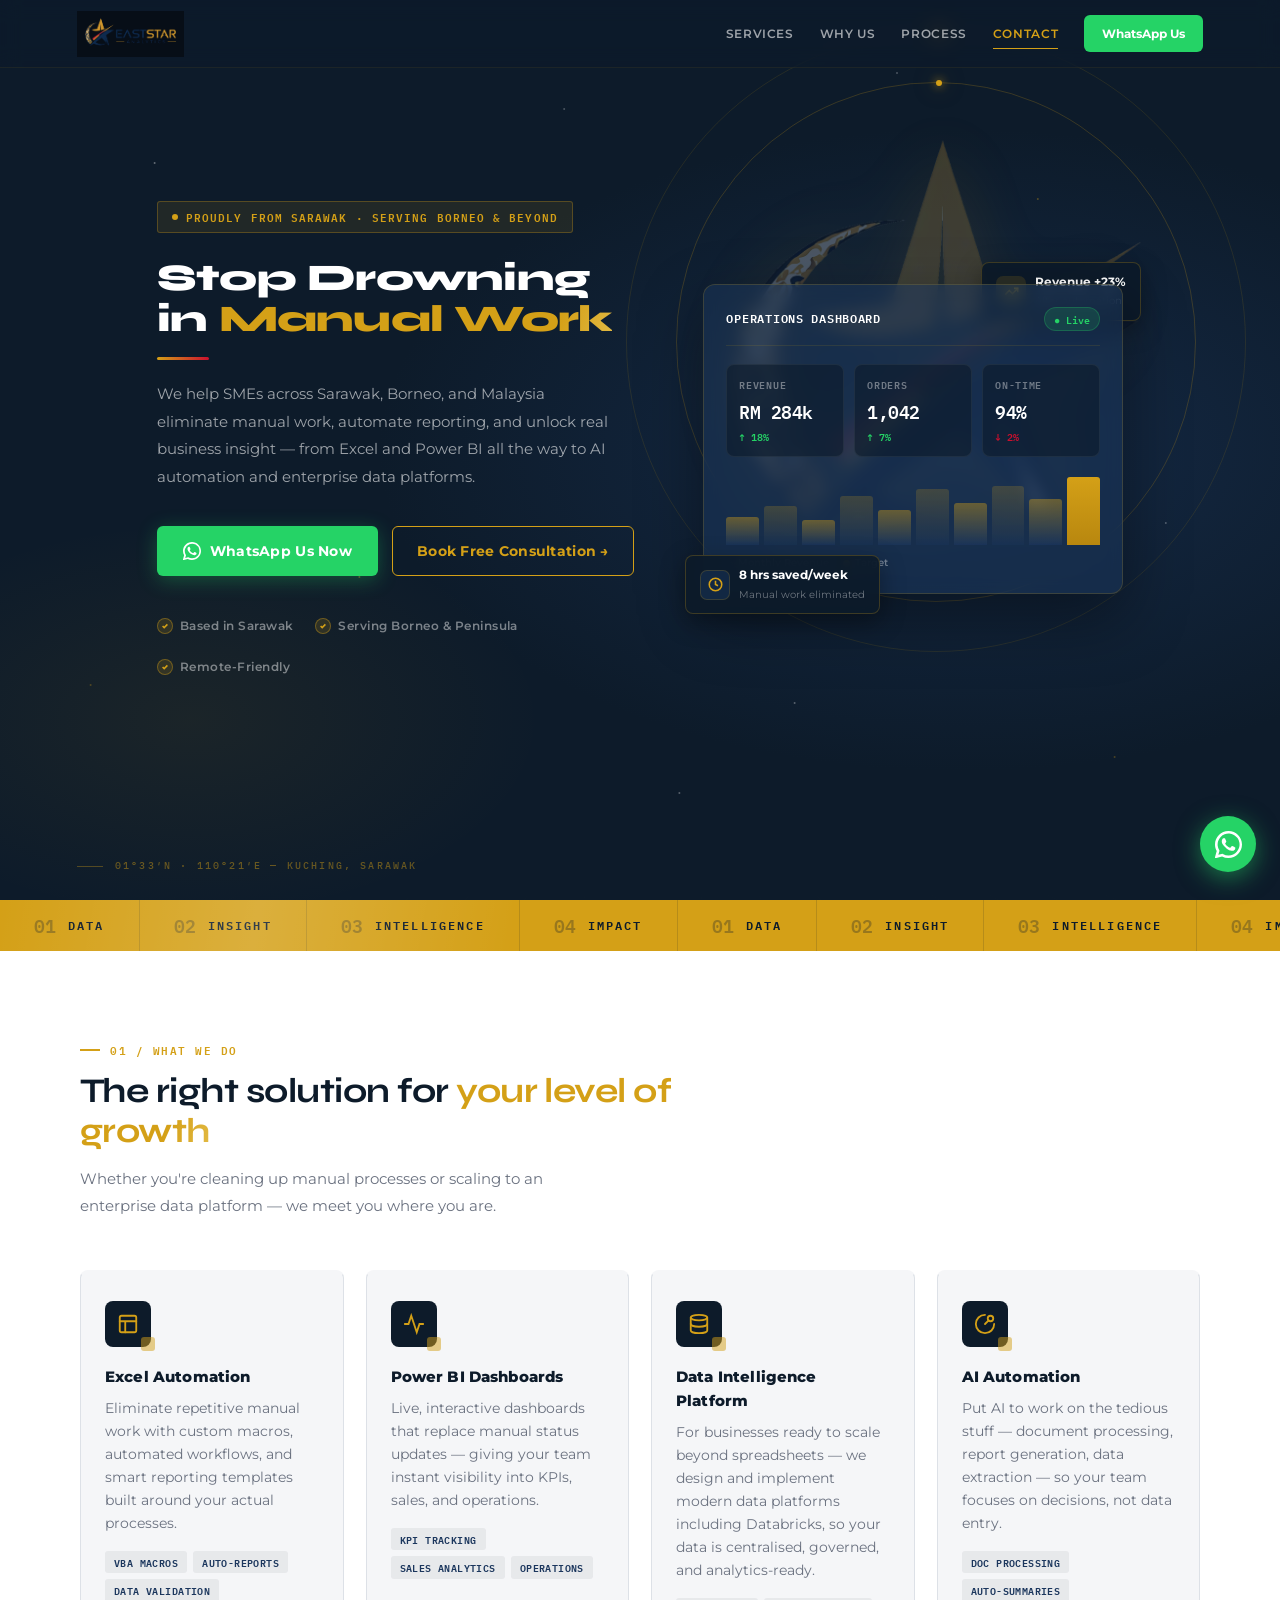
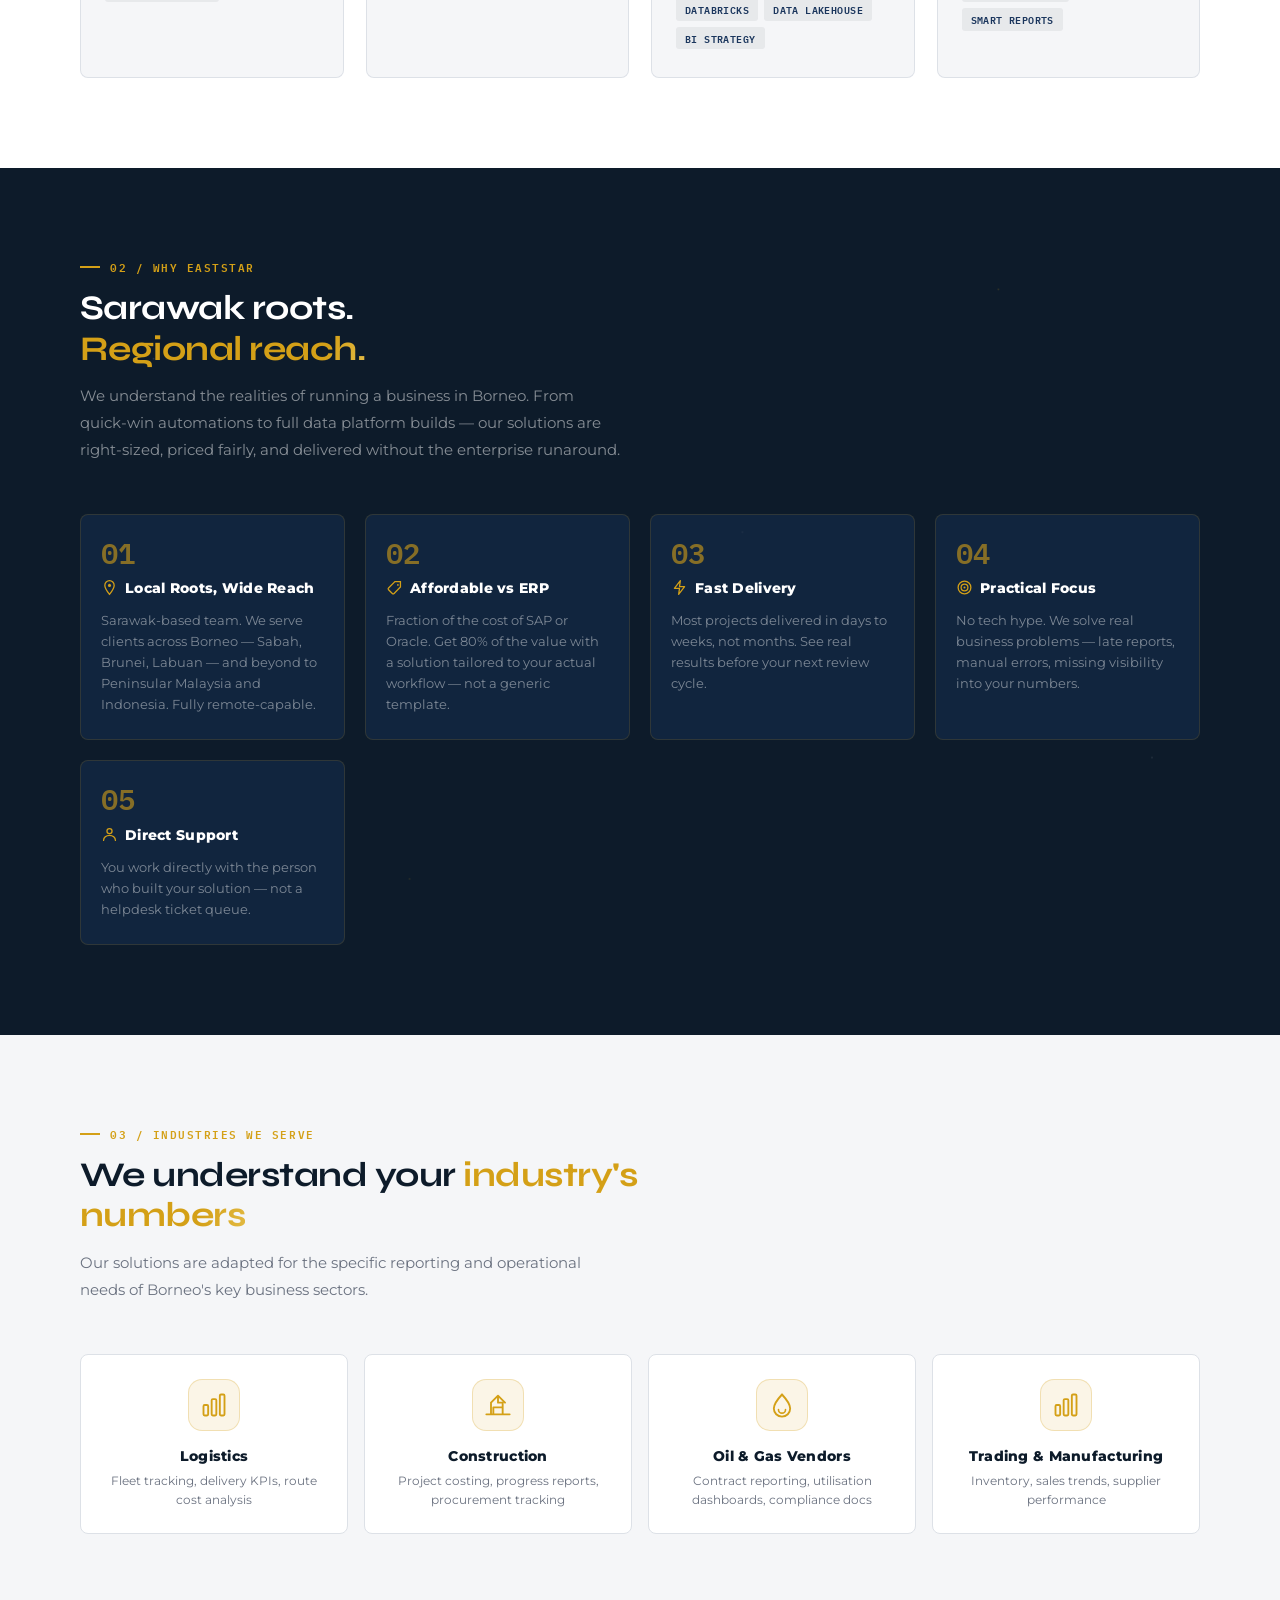
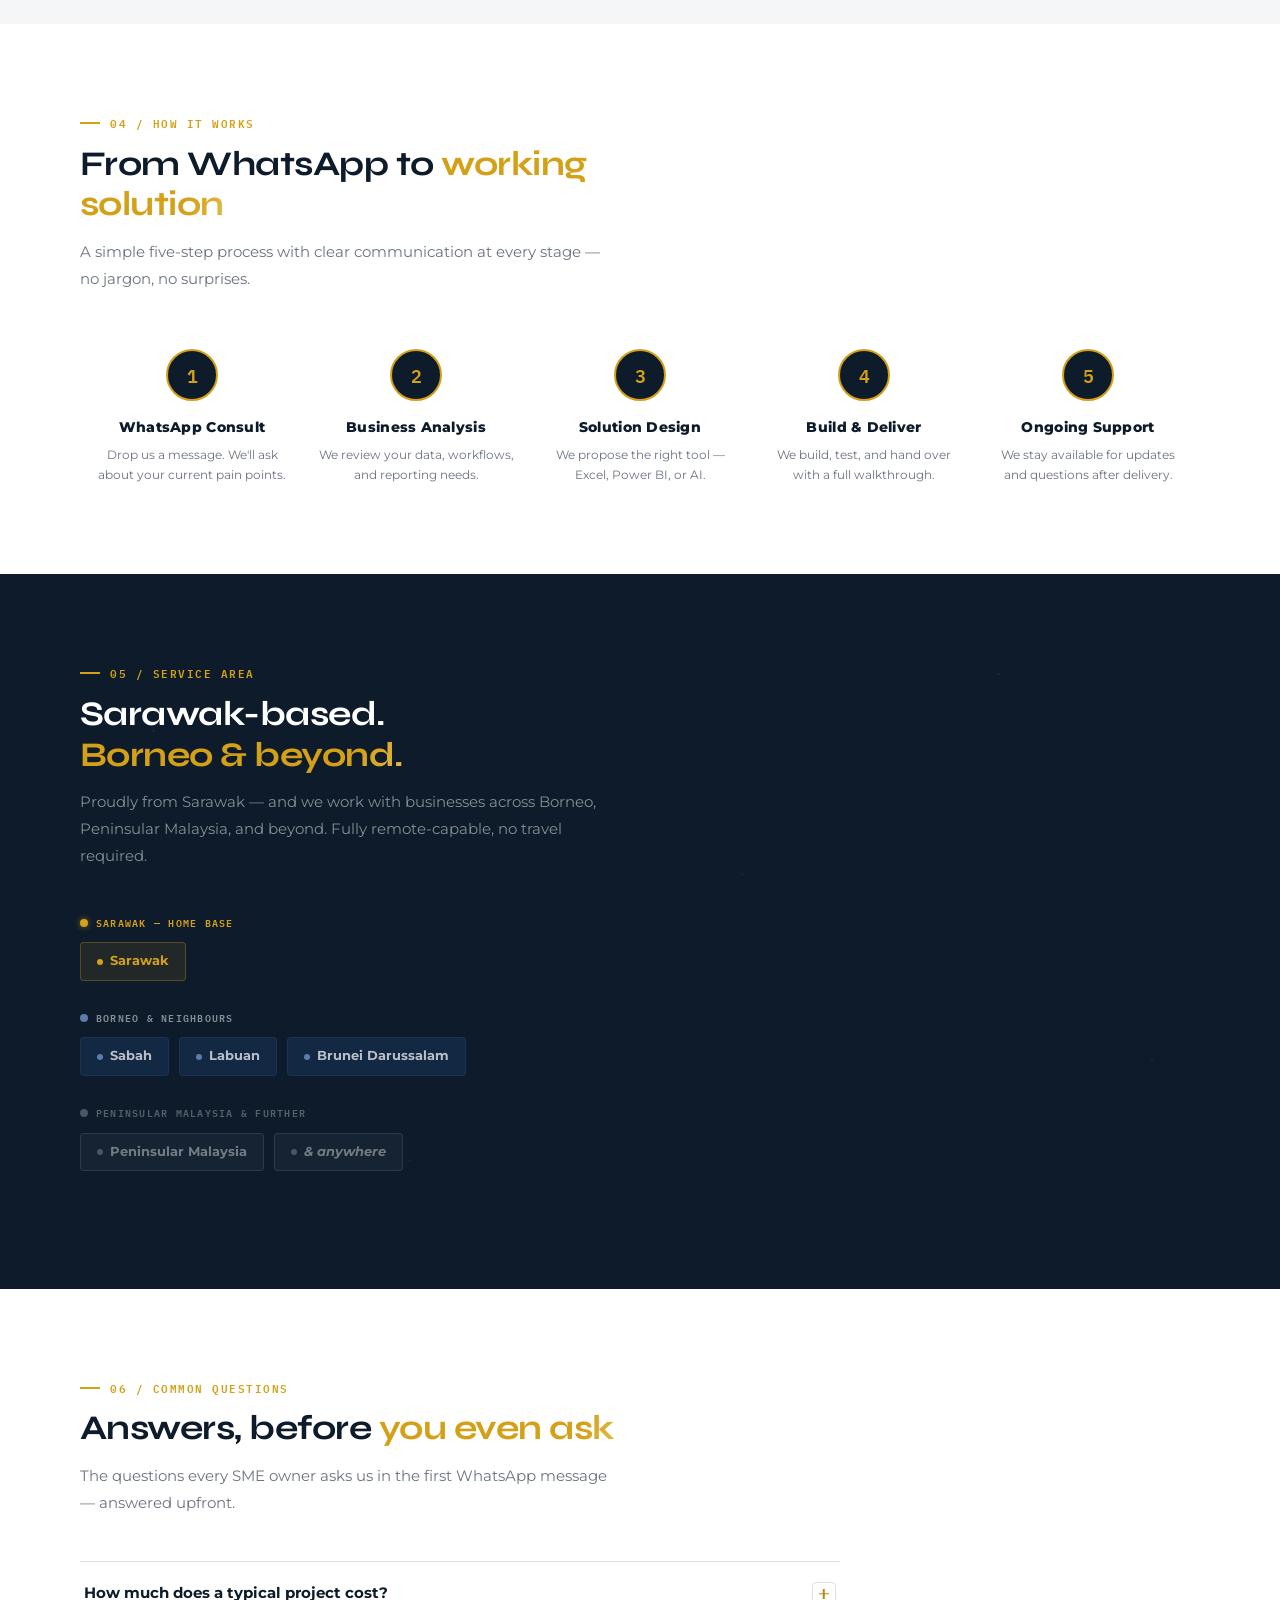
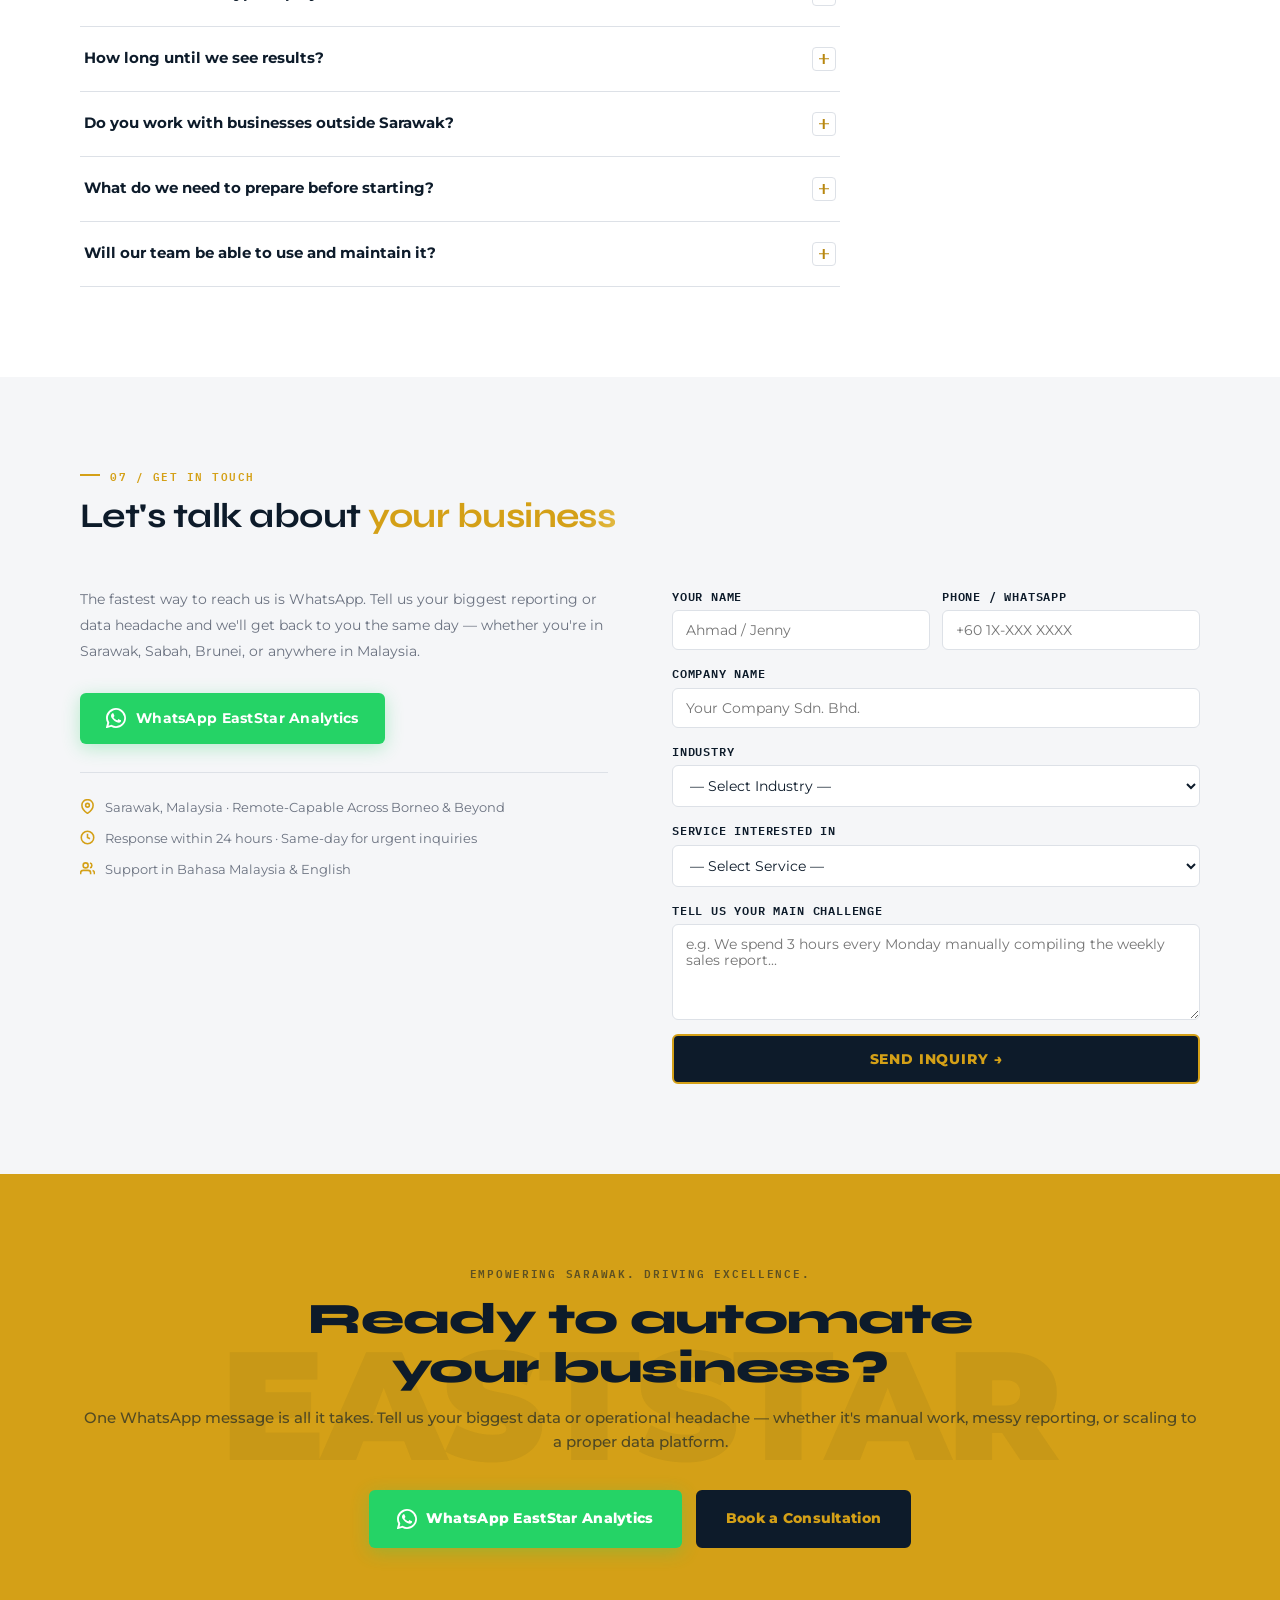
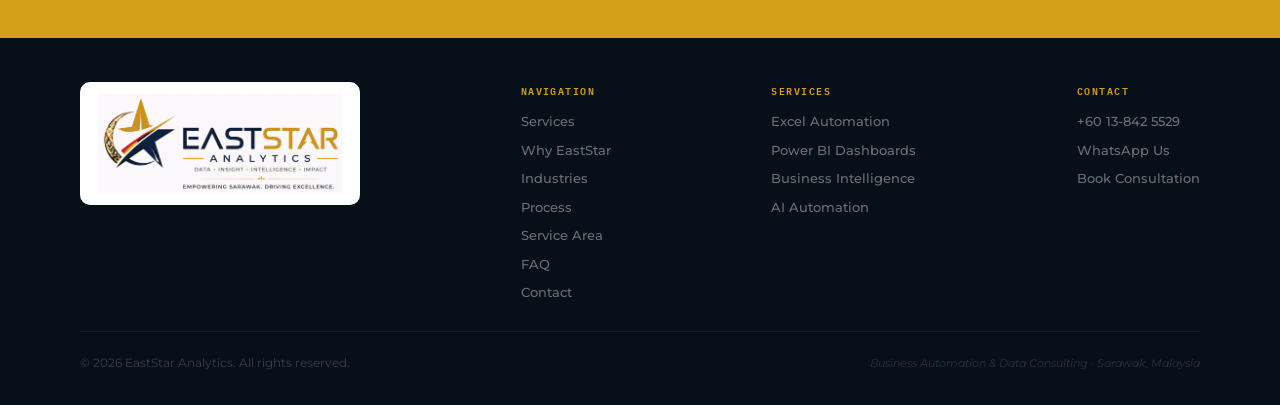
==== commit 9d9563b8: "Elevate design with type system, FAQ, and mission-control details Typography: Syne display face for " ====
--- a/index.html
+++ b/index.html
@@ -11,11 +11,13 @@
 
   <link rel="preconnect" href="https://fonts.googleapis.com" />
   <link rel="preconnect" href="https://fonts.gstatic.com" crossorigin />
-  <link href="https://fonts.googleapis.com/css2?family=Montserrat:ital,wght@0,400;0,500;0,600;0,700;0,800;0,900;1,400&display=swap" rel="stylesheet" />
+  <link href="https://fonts.googleapis.com/css2?family=Montserrat:ital,wght@0,400;0,500;0,600;0,700;0,800;0,900;1,400&family=Syne:wght@600;700;800&family=IBM+Plex+Mono:wght@400;500;600&display=swap" rel="stylesheet" />
 
   <link rel="stylesheet" href="style.css" />
 </head>
 <body>
+
+<div class="scroll-progress" aria-hidden="true"></div>
 
 <!-- NAV -->
 <nav>
@@ -44,10 +46,11 @@
     </div>
   </div>
   <div class="hero-stars" aria-hidden="true"></div>
+  <div class="hero-coords" aria-hidden="true">01°33′N · 110°21′E — KUCHING, SARAWAK</div>
   <div class="hero-inner">
     <div class="hero-content">
       <div class="hero-badge">Proudly from Sarawak · Serving Borneo & Beyond</div>
-      <h1 class="hero-headline">Stop Drowning in<br><span class="gold">Manual Work</span></h1>
+      <h1 class="hero-headline">Stop Drowning in <span class="gold">Manual Work</span></h1>
       <div class="hero-divider"></div>
       <p class="hero-sub">We help SMEs across Sarawak, Borneo, and Malaysia eliminate manual work, automate reporting, and unlock real business insight — from Excel and Power BI all the way to AI automation and enterprise data platforms.</p>
       <div class="hero-btns">
@@ -93,17 +96,17 @@
         <div class="kpi-row">
           <div class="kpi-box">
             <div class="kpi-label">Revenue</div>
-            <div class="kpi-val">RM 284k</div>
+            <div class="kpi-val" data-count="284" data-prefix="RM " data-suffix="k">RM 284k</div>
             <div class="kpi-delta up">↑  18%</div>
           </div>
           <div class="kpi-box">
             <div class="kpi-label">Orders</div>
-            <div class="kpi-val">1,042</div>
+            <div class="kpi-val" data-count="1042" data-comma="true">1,042</div>
             <div class="kpi-delta up">↑  7%</div>
           </div>
           <div class="kpi-box">
             <div class="kpi-label">On-Time</div>
-            <div class="kpi-val">94%</div>
+            <div class="kpi-val" data-count="94" data-suffix="%">94%</div>
             <div class="kpi-delta dn">↓  2%</div>
           </div>
         </div>
@@ -140,22 +143,30 @@
 
 <!-- DATA · INSIGHT · INTELLIGENCE · IMPACT STRIP -->
 <section id="pillars" style="padding:0">
-  <div class="pillars-row">
-    <div class="pillar-item">
-      <div class="pillar-num">01</div>
-      <div class="pillar-text">Data</div>
-    </div>
-    <div class="pillar-item">
-      <div class="pillar-num">02</div>
-      <div class="pillar-text">Insight</div>
-    </div>
-    <div class="pillar-item">
-      <div class="pillar-num">03</div>
-      <div class="pillar-text">Intelligence</div>
-    </div>
-    <div class="pillar-item">
-      <div class="pillar-num">04</div>
-      <div class="pillar-text">Impact</div>
+  <div class="pillars-track">
+    <div class="pillars-group">
+      <div class="pillar-item"><div class="pillar-num">01</div><div class="pillar-text">Data</div></div>
+      <div class="pillar-item"><div class="pillar-num">02</div><div class="pillar-text">Insight</div></div>
+      <div class="pillar-item"><div class="pillar-num">03</div><div class="pillar-text">Intelligence</div></div>
+      <div class="pillar-item"><div class="pillar-num">04</div><div class="pillar-text">Impact</div></div>
+    </div>
+    <div class="pillars-group" aria-hidden="true">
+      <div class="pillar-item"><div class="pillar-num">01</div><div class="pillar-text">Data</div></div>
+      <div class="pillar-item"><div class="pillar-num">02</div><div class="pillar-text">Insight</div></div>
+      <div class="pillar-item"><div class="pillar-num">03</div><div class="pillar-text">Intelligence</div></div>
+      <div class="pillar-item"><div class="pillar-num">04</div><div class="pillar-text">Impact</div></div>
+    </div>
+    <div class="pillars-group" aria-hidden="true">
+      <div class="pillar-item"><div class="pillar-num">01</div><div class="pillar-text">Data</div></div>
+      <div class="pillar-item"><div class="pillar-num">02</div><div class="pillar-text">Insight</div></div>
+      <div class="pillar-item"><div class="pillar-num">03</div><div class="pillar-text">Intelligence</div></div>
+      <div class="pillar-item"><div class="pillar-num">04</div><div class="pillar-text">Impact</div></div>
+    </div>
+    <div class="pillars-group" aria-hidden="true">
+      <div class="pillar-item"><div class="pillar-num">01</div><div class="pillar-text">Data</div></div>
+      <div class="pillar-item"><div class="pillar-num">02</div><div class="pillar-text">Insight</div></div>
+      <div class="pillar-item"><div class="pillar-num">03</div><div class="pillar-text">Intelligence</div></div>
+      <div class="pillar-item"><div class="pillar-num">04</div><div class="pillar-text">Impact</div></div>
     </div>
   </div>
 </section>
@@ -163,7 +174,7 @@
 <!-- SERVICES -->
 <section id="services">
   <div class="section-inner">
-    <p class="section-label reveal">What We Do</p>
+    <p class="section-label reveal">01 / What We Do</p>
     <h2 class="section-title reveal reveal-delay-1">The right solution for <span class="gold">your level of growth</span></h2>
     <p class="section-sub reveal reveal-delay-2">Whether you're cleaning up manual processes or scaling to an enterprise data platform — we meet you where you are.</p>
 
@@ -223,7 +234,7 @@
 <!-- WHY US -->
 <section id="why">
   <div class="section-inner">
-    <p class="section-label reveal">Why EastStar</p>
+    <p class="section-label reveal">02 / Why EastStar</p>
     <h2 class="section-title reveal reveal-delay-1">Sarawak roots.<br><span class="gold">Regional reach.</span></h2>
     <p class="section-sub reveal reveal-delay-2" style="color:rgba(255,255,255,0.5)">We understand the realities of running a business in Borneo. From quick-win automations to full data platform builds — our solutions are right-sized, priced fairly, and delivered without the enterprise runaround.</p>
 
@@ -260,7 +271,7 @@
 <!-- INDUSTRIES -->
 <section id="industries">
   <div class="section-inner">
-    <p class="section-label reveal">Industries We Serve</p>
+    <p class="section-label reveal">03 / Industries We Serve</p>
     <h2 class="section-title reveal reveal-delay-1">We understand your <span class="gold">industry's numbers</span></h2>
     <p class="section-sub reveal reveal-delay-2">Our solutions are adapted for the specific reporting and operational needs of Borneo's key business sectors.</p>
 
@@ -292,7 +303,7 @@
 <!-- PROCESS -->
 <section id="process">
   <div class="section-inner">
-    <p class="section-label reveal">How It Works</p>
+    <p class="section-label reveal">04 / How It Works</p>
     <h2 class="section-title reveal reveal-delay-1">From WhatsApp to <span class="gold">working solution</span></h2>
     <p class="section-sub reveal reveal-delay-2">A simple five-step process with clear communication at every stage — no jargon, no surprises.</p>
 
@@ -329,7 +340,7 @@
 <!-- CITIES -->
 <section id="cities">
   <div class="section-inner">
-    <p class="section-label reveal">Service Area</p>
+    <p class="section-label reveal">05 / Service Area</p>
     <h2 class="section-title reveal reveal-delay-1" style="color:#fff">Sarawak-based.<br><span class="gold">Borneo & beyond.</span></h2>
     <p class="section-sub reveal reveal-delay-2">Proudly from Sarawak — and we work with businesses across Borneo, Peninsular Malaysia, and beyond. Fully remote-capable, no travel required.</p>
 
@@ -355,10 +366,42 @@
   </div>
 </section>
 
+<!-- FAQ -->
+<section id="faq">
+  <div class="section-inner">
+    <p class="section-label reveal">06 / Common Questions</p>
+    <h2 class="section-title reveal reveal-delay-1">Answers, before <span class="gold">you even ask</span></h2>
+    <p class="section-sub reveal reveal-delay-2">The questions every SME owner asks us in the first WhatsApp message — answered upfront.</p>
+
+    <div class="faq-list">
+      <details class="faq-item reveal">
+        <summary>How much does a typical project cost?<span class="faq-marker" aria-hidden="true"></span></summary>
+        <p>Far less than you'd expect — most Excel automation and dashboard projects cost a fraction of a single ERP licence. After a free consultation we quote one fixed price for the whole project. No hourly billing, no surprises.</p>
+      </details>
+      <details class="faq-item reveal reveal-delay-1">
+        <summary>How long until we see results?<span class="faq-marker" aria-hidden="true"></span></summary>
+        <p>Quick-win automations ship in days. Most Power BI dashboards take one to three weeks. Larger data platform builds are delivered in phases, so you see working results early — not after months of waiting.</p>
+      </details>
+      <details class="faq-item reveal reveal-delay-2">
+        <summary>Do you work with businesses outside Sarawak?<span class="faq-marker" aria-hidden="true"></span></summary>
+        <p>Yes. We're fully remote-capable and already work with clients across Sabah, Brunei, Labuan, Peninsular Malaysia, and Indonesia. Consultation, build, and handover can all happen online.</p>
+      </details>
+      <details class="faq-item reveal reveal-delay-3">
+        <summary>What do we need to prepare before starting?<span class="faq-marker" aria-hidden="true"></span></summary>
+        <p>Just your existing files — even messy ones — and ten minutes to walk us through how you work today. We handle the data cleaning, structuring, and everything technical from there.</p>
+      </details>
+      <details class="faq-item reveal">
+        <summary>Will our team be able to use and maintain it?<span class="faq-marker" aria-hidden="true"></span></summary>
+        <p>Every delivery includes a full walkthrough and documentation, in Bahasa Malaysia or English. You work directly with the person who built your solution, and we stay available after handover.</p>
+      </details>
+    </div>
+  </div>
+</section>
+
 <!-- CONTACT -->
 <section id="contact">
   <div class="section-inner">
-    <p class="section-label reveal">Get In Touch</p>
+    <p class="section-label reveal">07 / Get In Touch</p>
     <h2 class="section-title reveal reveal-delay-1">Let's talk about <span class="gold">your business</span></h2>
 
     <div class="contact-grid">
@@ -463,6 +506,7 @@
         <a href="#industries">Industries</a>
         <a href="#process">Process</a>
         <a href="#cities">Service Area</a>
+        <a href="#faq">FAQ</a>
         <a href="#contact">Contact</a>
       </div>
     </div>
@@ -485,7 +529,7 @@
     </div>
   </div>
   <div class="footer-bottom">
-    <div class="footer-copy">© 2024 EastStar Analytics. All rights reserved.</div>
+    <div class="footer-copy">© 2026 EastStar Analytics. All rights reserved.</div>
     <div class="footer-reg">Business Automation & Data Consulting · Sarawak, Malaysia</div>
   </div>
 </footer>
@@ -497,6 +541,5 @@
 </a>
 
 <script src="script.js"></script>
-</script>
 </body>
 </html>
--- a/style.css
+++ b/style.css
@@ -16,7 +16,11 @@
       --border:   #dde1e7;
       --wa:       #25D366;
       --gold-glow: rgba(212,160,23,0.18);
-    }
+      --font-display: 'Syne', 'Montserrat', sans-serif;
+      --font-mono: 'IBM Plex Mono', 'Courier New', monospace;
+    }
+
+    ::selection { background: var(--gold); color: var(--navy); }
 
     html { scroll-behavior: smooth; }
 
@@ -229,7 +233,7 @@
       position: relative; z-index: 1;
       max-width: 1120px; margin: 0 auto;
       padding: 80px 6vw;
-      display: grid; grid-template-columns: 1fr 1fr; gap: 64px; align-items: center;
+      display: grid; grid-template-columns: 1.15fr 1fr; gap: 64px; align-items: center;
     }
     .hero-badge {
       display: inline-flex; align-items: center; gap: 8px;
@@ -253,12 +257,13 @@
       50% { opacity: 0.4; transform: scale(1.5); }
     }
     .hero-headline {
-      font-size: clamp(2.1rem, 3.8vw, 3.2rem);
+      font-family: var(--font-display);
+      font-size: clamp(1.7rem, 3vw, 2.35rem);
       font-weight: 800;
-      line-height: 1.12;
+      line-height: 1.1;
       color: #fff;
       margin-bottom: 10px;
-      letter-spacing: -0.01em;
+      letter-spacing: -0.02em;
     }
     .hero-headline .gold {
       color: var(--gold);
@@ -397,20 +402,31 @@
       background: var(--gold);
       padding: 0;
     }
-    .pillars-row {
-      max-width: 1120px; margin: 0 auto;
-      display: flex; flex-wrap: wrap;
-      padding: 0 6vw;
-    }
+    .pillars-track {
+      display: flex; width: max-content;
+      animation: pillars-marquee 16s linear infinite;
+    }
+    #pillars:hover .pillars-track { animation-play-state: paused; }
+    .pillars-group { display: flex; }
     .pillar-item {
-      flex: 1; min-width: 140px;
-      padding: 16px 20px;
-      display: flex; align-items: center; gap: 10px;
+      padding: 16px 34px;
+      display: flex; align-items: center; gap: 12px;
       border-right: 1px solid rgba(13,27,42,0.15);
-    }
-    .pillar-item:last-child { border-right: none; }
-    .pillar-num { font-size: 1.3rem; font-weight: 900; color: rgba(13,27,42,0.2); line-height: 1; }
-    .pillar-text { font-size: 0.72rem; font-weight: 800; color: var(--navy); letter-spacing: 0.12em; text-transform: uppercase; }
+      white-space: nowrap;
+    }
+    .pillar-num {
+      font-family: var(--font-mono);
+      font-size: 1.1rem; font-weight: 600;
+      color: rgba(13,27,42,0.3); line-height: 1;
+    }
+    .pillar-text {
+      font-family: var(--font-mono);
+      font-size: 0.75rem; font-weight: 600;
+      color: var(--navy); letter-spacing: 0.18em; text-transform: uppercase;
+    }
+    @keyframes pillars-marquee {
+      to { transform: translateX(-25%); }
+    }
 
     /* ─ ─  SECTION SHELL ─ ─  */
     section { padding: 90px 6vw; }
@@ -426,10 +442,11 @@
       background: var(--gold); flex-shrink: 0;
     }
     .section-title {
-      font-size: clamp(1.75rem, 2.8vw, 2.5rem);
-      font-weight: 800; letter-spacing: -0.01em;
-      color: var(--navy); line-height: 1.2;
-      max-width: 580px;
+      font-family: var(--font-display);
+      font-size: clamp(1.7rem, 2.7vw, 2.4rem);
+      font-weight: 700; letter-spacing: -0.015em;
+      color: var(--navy); line-height: 1.18;
+      max-width: 620px;
     }
     .section-title .gold { color: var(--gold); }
     .section-sub {
@@ -703,10 +720,11 @@
       margin-bottom: 14px;
     }
     .cta-title {
-      font-size: clamp(1.9rem, 3.5vw, 2.9rem);
-      font-weight: 900; color: var(--navy);
-      line-height: 1.15; margin-bottom: 14px;
-      letter-spacing: -0.01em;
+      font-family: var(--font-display);
+      font-size: clamp(1.85rem, 3.4vw, 2.8rem);
+      font-weight: 800; color: var(--navy);
+      line-height: 1.12; margin-bottom: 14px;
+      letter-spacing: -0.015em;
     }
     .cta-sub { font-size: 0.93rem; color: rgba(13,27,42,0.65); margin-bottom: 36px; font-weight: 500; }
     .cta-btns { display: flex; flex-wrap: wrap; gap: 14px; justify-content: center; position: relative; }
@@ -840,6 +858,155 @@
       display: flex; align-items: center; justify-content: center;
     }
     .industry-icon svg { width: 28px; height: 28px; }
+
+    /* ─ ─  MONO DATA ACCENTS ─ ─  */
+    .section-label,
+    .hero-badge,
+    .cta-eyebrow,
+    .cities-group-label,
+    .footer-links-title,
+    .card-title, .card-badge,
+    .kpi-label, .kpi-delta,
+    .tag,
+    .form-group label {
+      font-family: var(--font-mono);
+      font-weight: 600;
+    }
+    .kpi-val {
+      font-family: var(--font-mono);
+      font-weight: 600;
+      letter-spacing: -0.03em;
+      font-size: 1.1rem;
+    }
+    .why-num, .step-num-wrap {
+      font-family: var(--font-mono);
+      font-weight: 600;
+    }
+
+    /* Hero coordinates etching */
+    .hero-coords {
+      position: absolute;
+      bottom: 26px; left: 6vw;
+      font-family: var(--font-mono);
+      font-size: 0.62rem; font-weight: 500;
+      letter-spacing: 0.22em;
+      color: rgba(212,160,23,0.45);
+      z-index: 1;
+      pointer-events: none;
+    }
+    .hero-coords::before {
+      content: '';
+      display: inline-block;
+      width: 26px; height: 1px;
+      background: rgba(212,160,23,0.35);
+      vertical-align: middle;
+      margin-right: 12px;
+    }
+
+    /* Scroll progress hairline */
+    .scroll-progress {
+      position: fixed; top: 0; left: 0; z-index: 300;
+      height: 2px; width: 0;
+      background: linear-gradient(90deg, var(--gold-dk), var(--gold), var(--gold-lt));
+      box-shadow: 0 0 8px rgba(212,160,23,0.6);
+      pointer-events: none;
+    }
+
+    /* Scrollspy: active nav link */
+    .nav-links a.active { color: var(--gold); }
+    .nav-links a:not(.nav-cta) {
+      position: relative;
+    }
+    .nav-links a:not(.nav-cta)::after {
+      content: '';
+      position: absolute;
+      left: 0; bottom: -6px;
+      width: 100%; height: 1px;
+      background: var(--gold);
+      transform: scaleX(0);
+      transform-origin: left;
+      transition: transform .25s ease;
+    }
+    .nav-links a.active:not(.nav-cta)::after { transform: scaleX(1); }
+
+    /* HUD corner brackets on service cards */
+    .service-card::before,
+    .service-card::after {
+      content: '';
+      position: absolute;
+      width: 16px; height: 16px;
+      border: 1.5px solid var(--gold);
+      opacity: 0;
+      transition: opacity .25s ease, transform .25s ease;
+      pointer-events: none;
+    }
+    .service-card::before {
+      top: 10px; left: 10px;
+      border-right: none; border-bottom: none;
+      transform: translate(4px, 4px);
+    }
+    .service-card::after {
+      bottom: 10px; right: 10px;
+      border-left: none; border-top: none;
+      transform: translate(-4px, -4px);
+    }
+    .service-card:hover::before,
+    .service-card:hover::after {
+      opacity: 0.8;
+      transform: translate(0, 0);
+    }
+
+    /* ─ ─  FAQ ─ ─  */
+    #faq { background: var(--white); }
+    .faq-list {
+      margin-top: 44px;
+      max-width: 760px;
+      border-top: 1px solid var(--border);
+    }
+    .faq-item {
+      border-bottom: 1px solid var(--border);
+    }
+    .faq-item summary {
+      list-style: none;
+      cursor: pointer;
+      display: flex; align-items: center; justify-content: space-between; gap: 18px;
+      padding: 20px 4px;
+      font-weight: 700; font-size: 0.92rem;
+      color: var(--navy);
+      transition: color .2s;
+    }
+    .faq-item summary::-webkit-details-marker { display: none; }
+    .faq-item summary:hover { color: var(--gold-dk); }
+    .faq-marker {
+      flex-shrink: 0;
+      width: 24px; height: 24px;
+      border: 1px solid var(--border);
+      border-radius: 4px;
+      position: relative;
+      transition: border-color .25s, background .25s;
+    }
+    .faq-marker::before,
+    .faq-marker::after {
+      content: '';
+      position: absolute;
+      top: 50%; left: 50%;
+      width: 10px; height: 1.5px;
+      background: var(--gold-dk);
+      transform: translate(-50%, -50%);
+      transition: transform .25s ease;
+    }
+    .faq-marker::after { transform: translate(-50%, -50%) rotate(90deg); }
+    .faq-item[open] .faq-marker { background: var(--navy); border-color: var(--navy); }
+    .faq-item[open] .faq-marker::before,
+    .faq-item[open] .faq-marker::after {
+      background: var(--gold);
+      transform: translate(-50%, -50%) rotate(0deg);
+    }
+    .faq-item p {
+      padding: 0 40px 22px 4px;
+      font-size: 0.875rem; color: var(--muted); line-height: 1.75;
+      max-width: 640px;
+    }
 
     /* ─ ─  FUTURISTIC TOUCHES ─ ─  */
     /* Gold sheen sweeping across highlighted headline words */
@@ -914,6 +1081,7 @@
       .section-title .gold,
       .bar,
       #pillars::after,
+      .pillars-track,
       .hero-badge::before,
       .float-wa {
         animation: none;
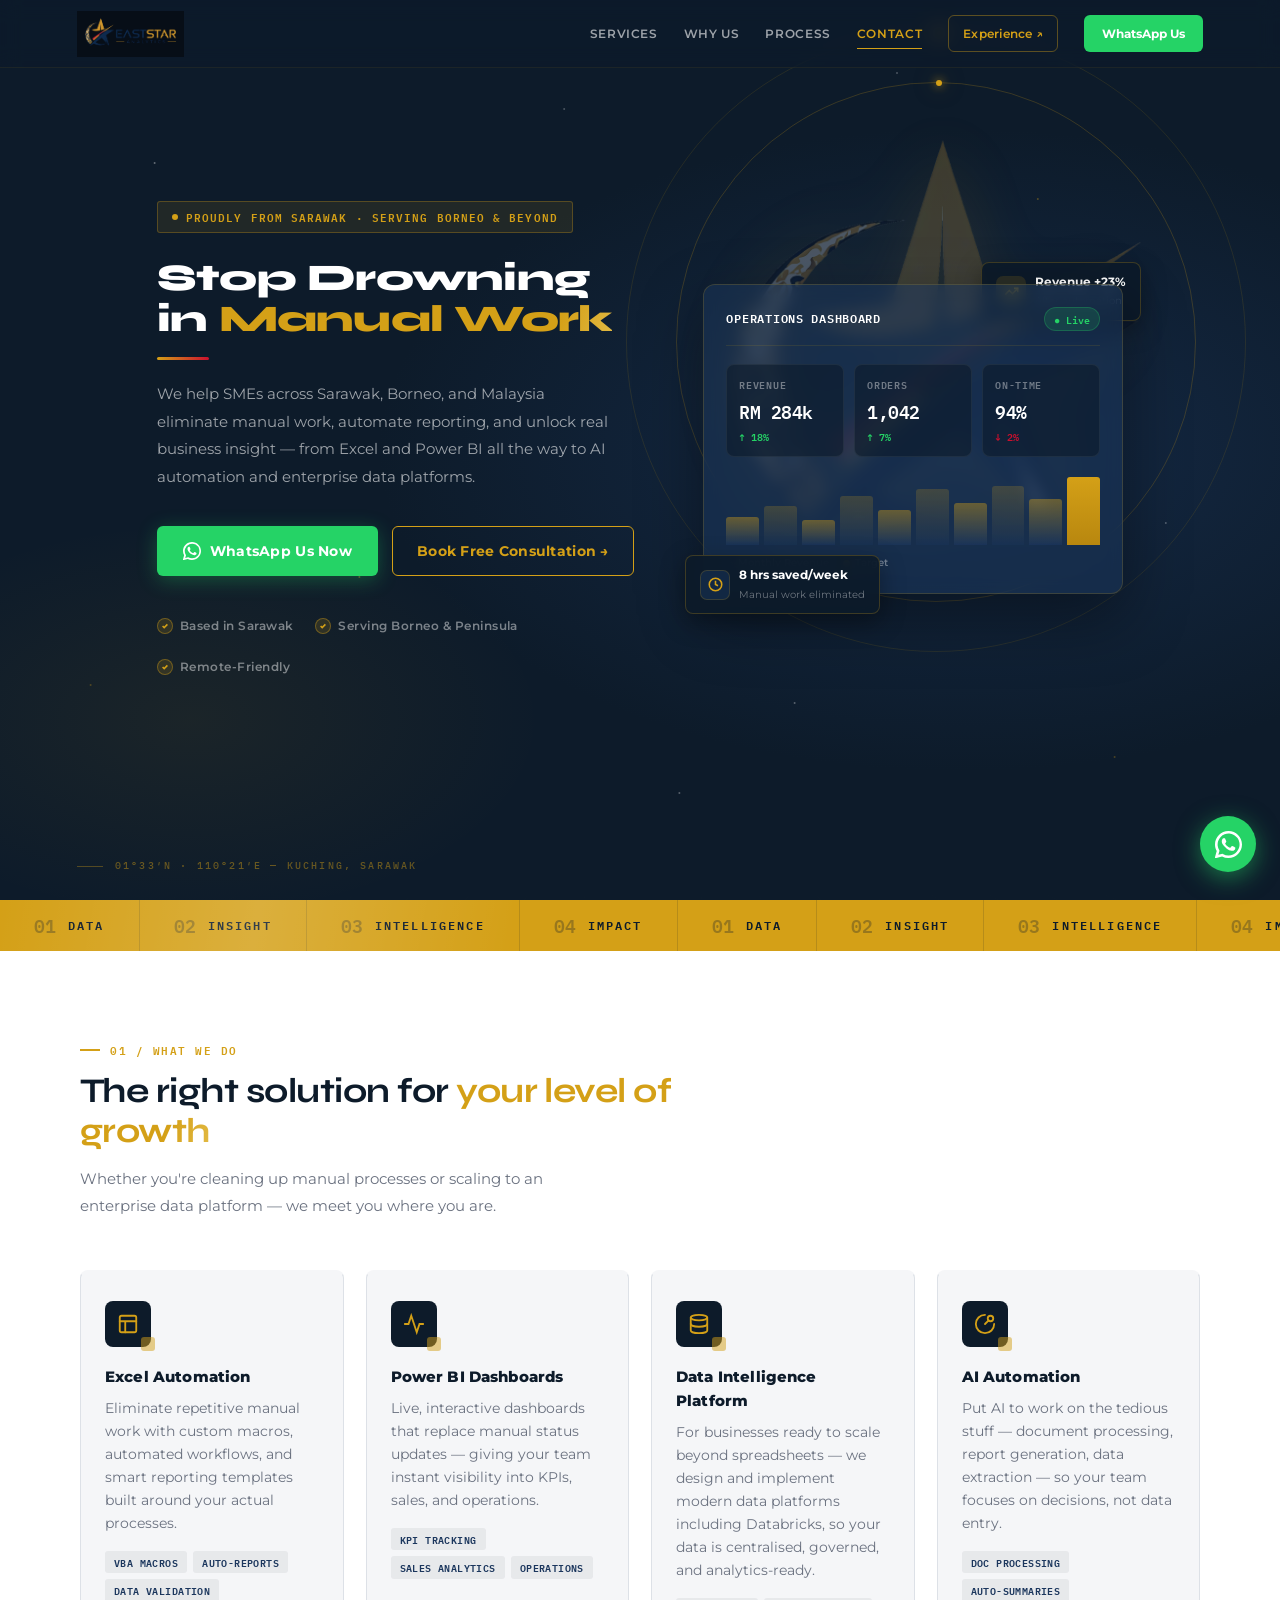
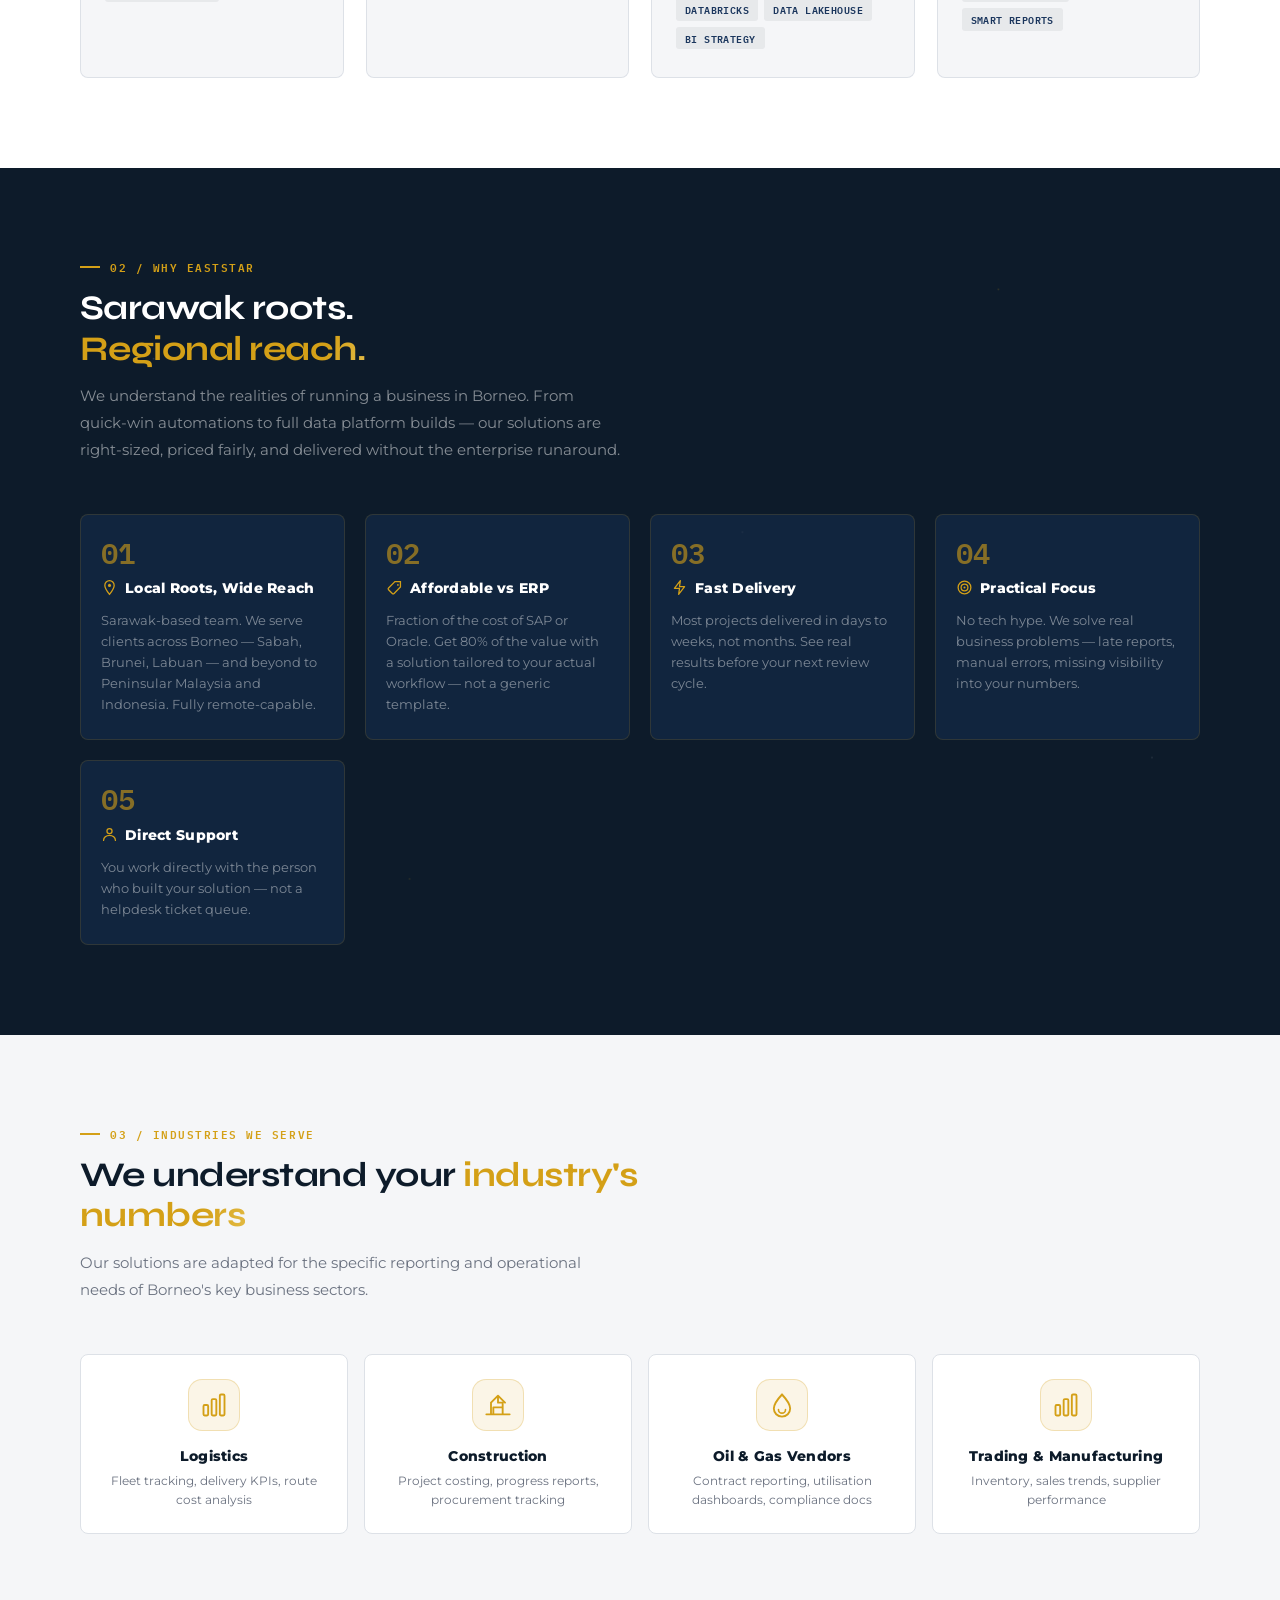
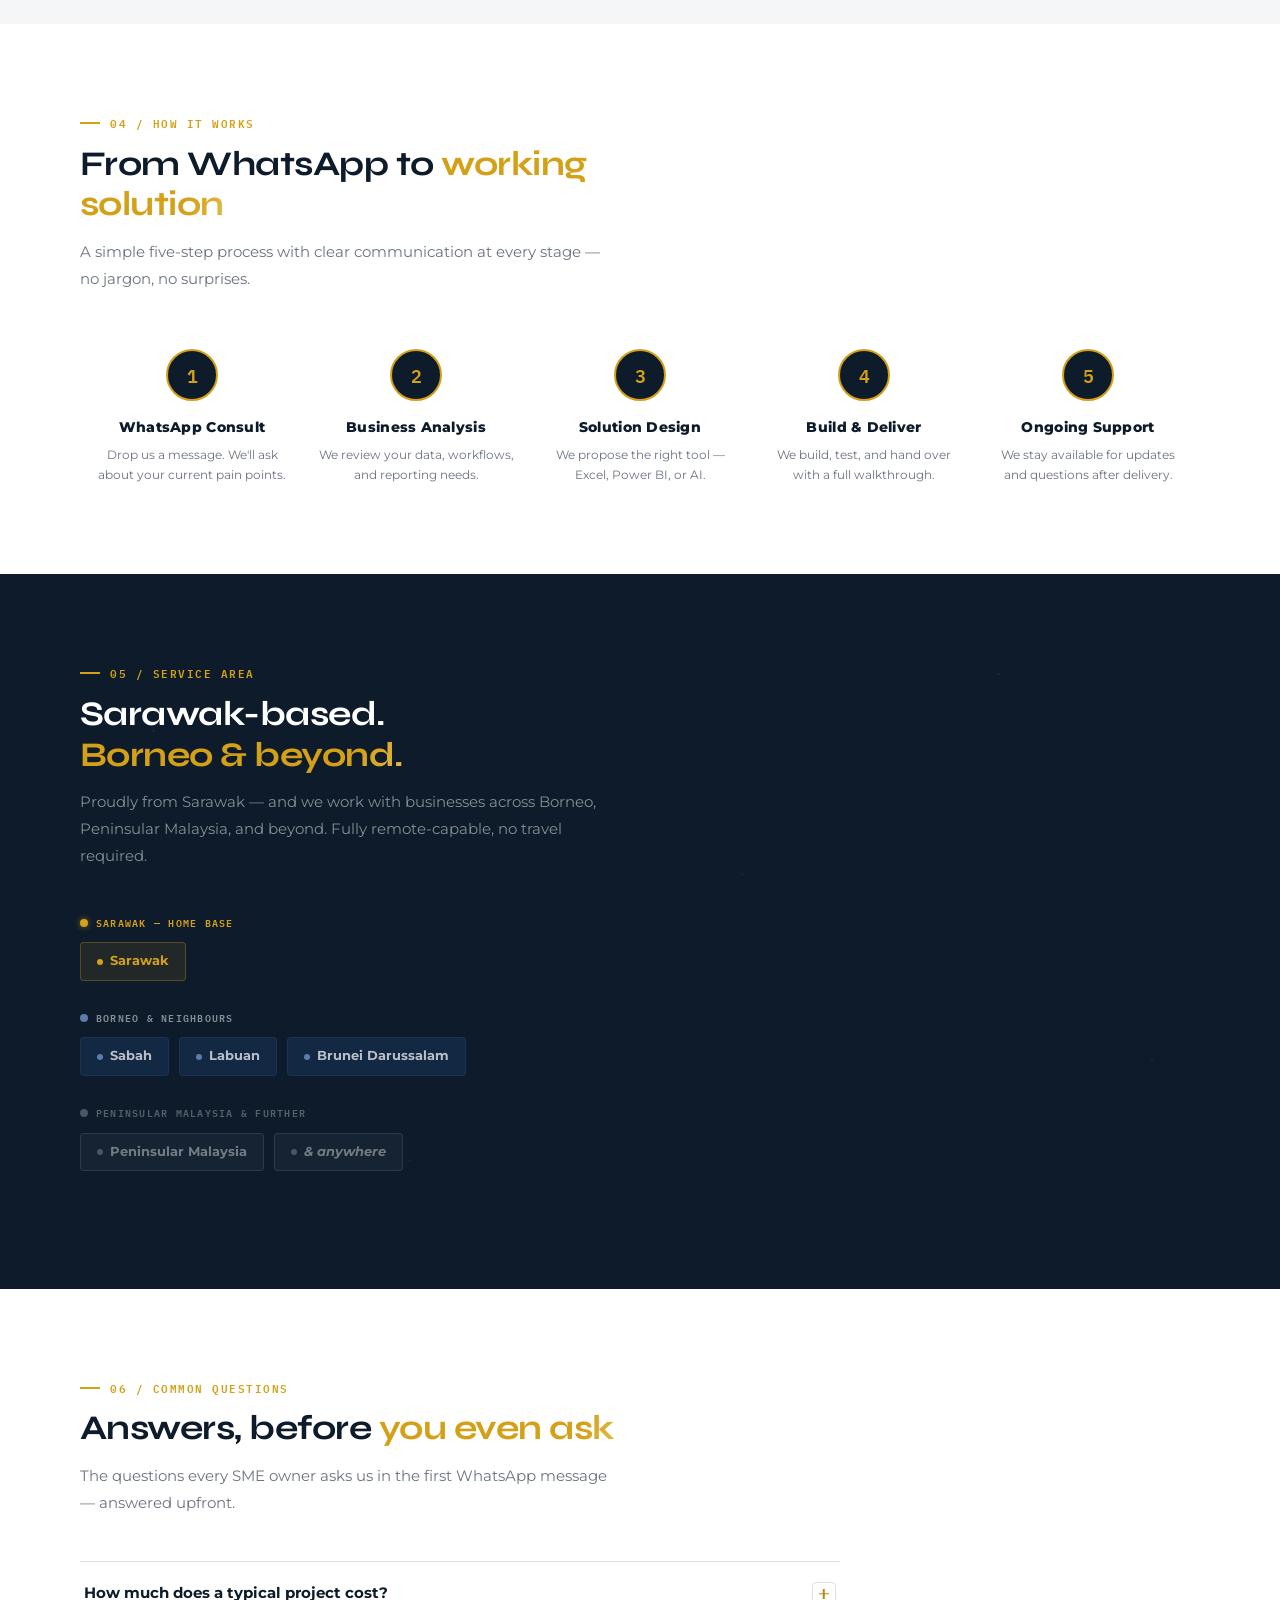
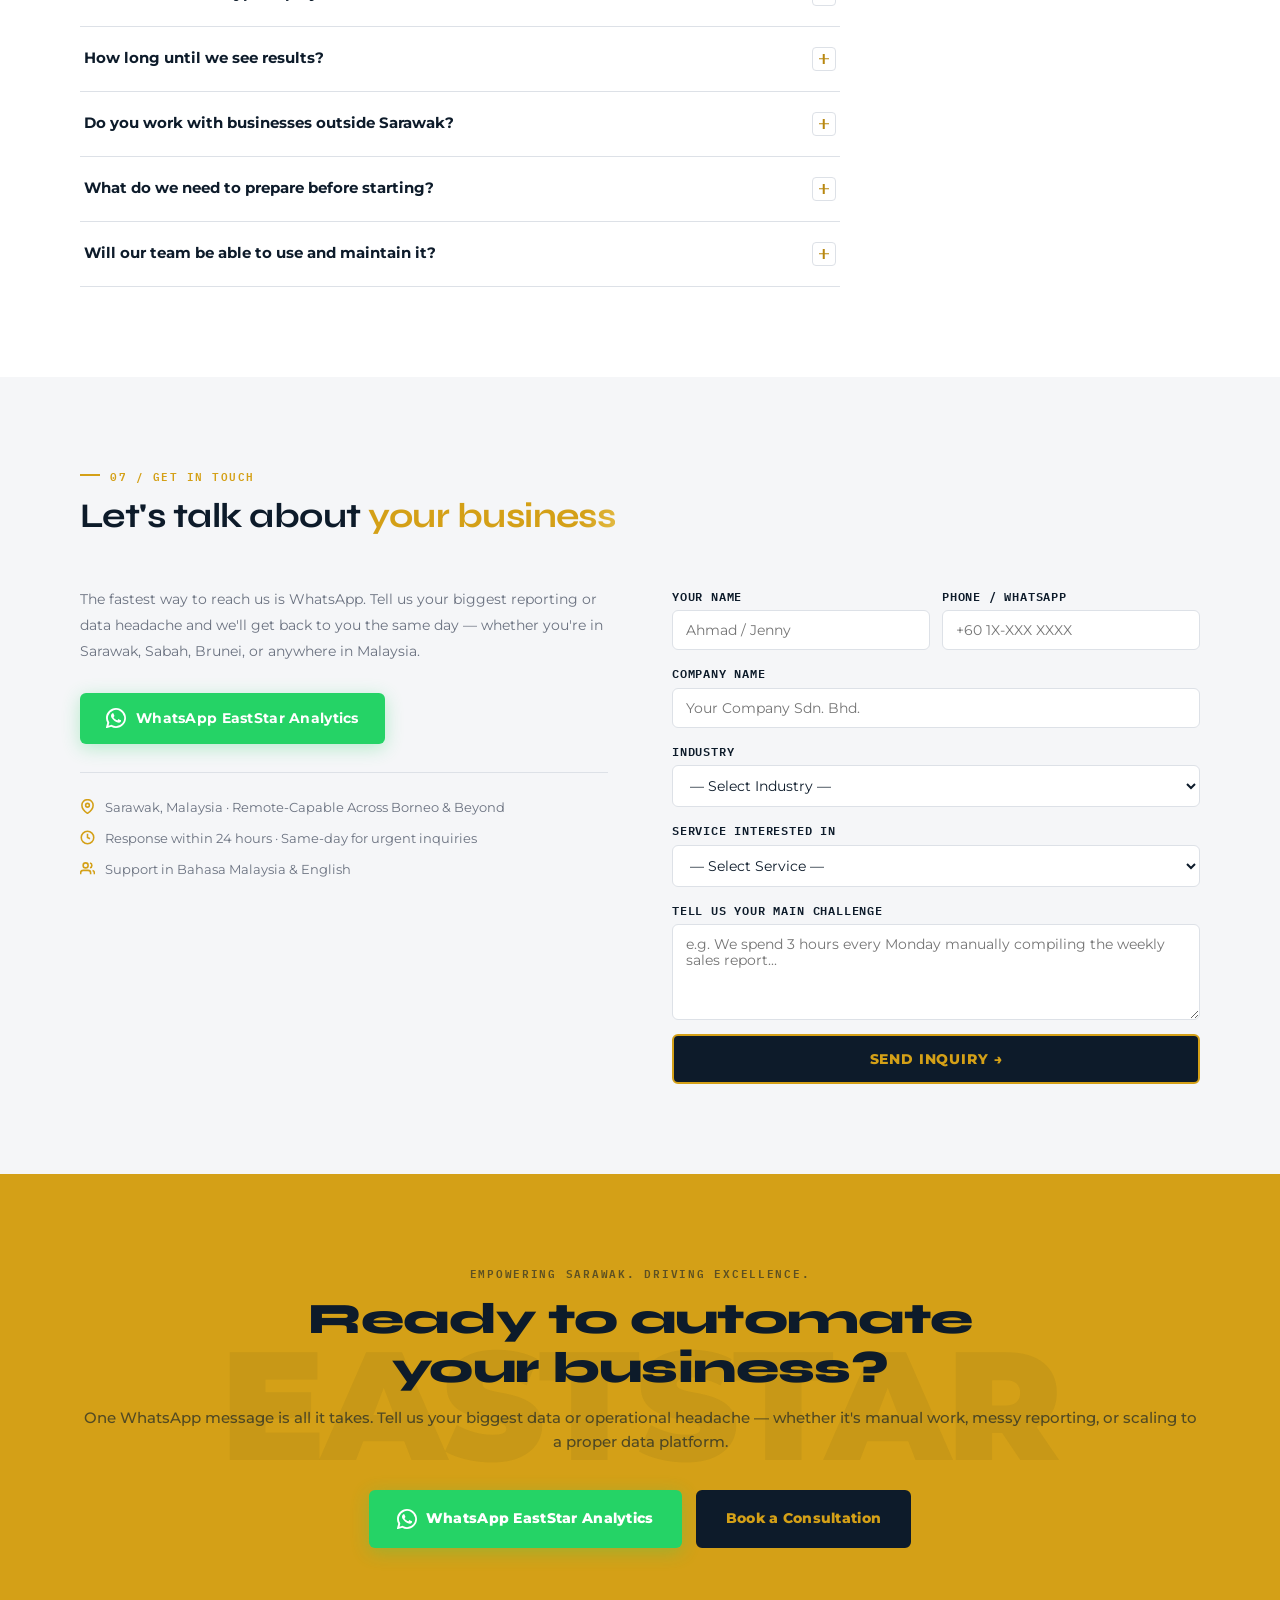
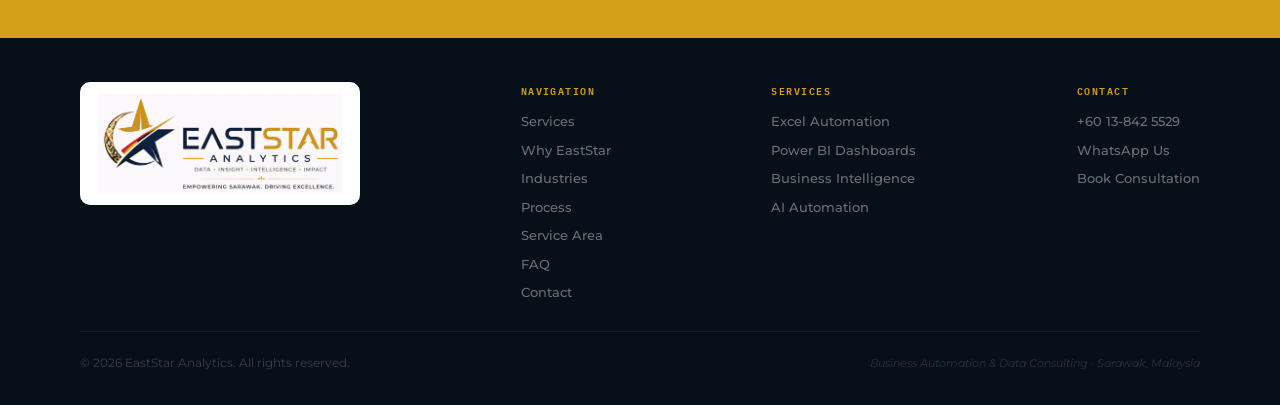
==== commit 2c2f9c75: "Add immersive experience site (experience.html) with GSAP + three.js A second, awwwards-style versio" ====
--- a/index.html
+++ b/index.html
@@ -29,6 +29,7 @@
     <a href="#why">Why Us</a>
     <a href="#process">Process</a>
     <a href="#contact">Contact</a>
+    <a href="experience.html" class="nav-exp">Experience ↗</a>
     <a href="https://wa.me/60138425529?text=Hi%2C%20I%27d%20like%20to%20know%20more%20about%20EastStar%20Analytics" class="nav-cta" target="_blank" rel="noopener">   WhatsApp Us</a>
   </div>
   <div class="nav-mobile">
--- a/style.css
+++ b/style.css
@@ -64,6 +64,14 @@
       letter-spacing: 0.05em; text-transform: uppercase;
     }
     .nav-links a:hover { color: var(--gold); }
+    .nav-exp {
+      color: var(--gold) !important;
+      border: 1px solid rgba(212,160,23,0.4);
+      padding: 8px 14px; border-radius: 6px;
+      text-transform: none !important; letter-spacing: 0.02em !important;
+      transition: background .2s, color .2s !important;
+    }
+    .nav-exp:hover { background: var(--gold); color: var(--navy) !important; }
     .nav-cta {
       background: var(--wa) !important;
       color: #fff !important;
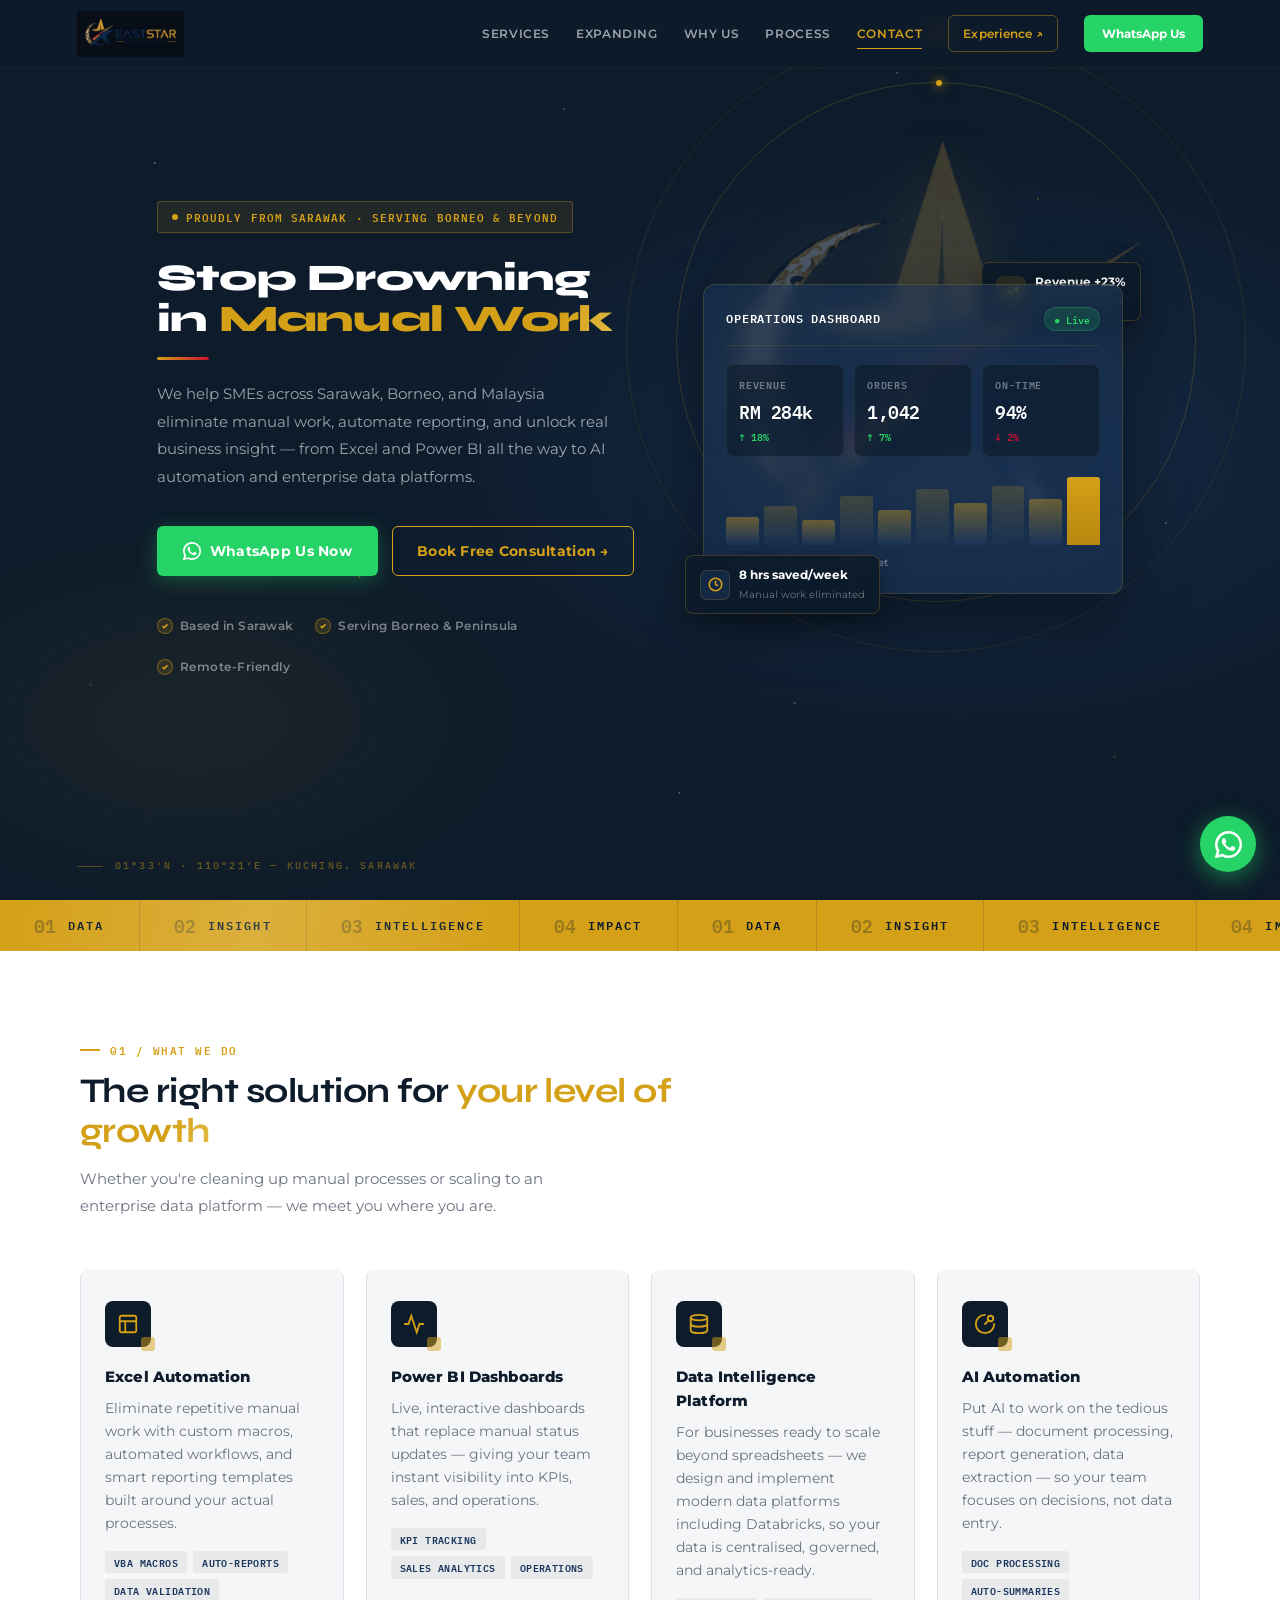
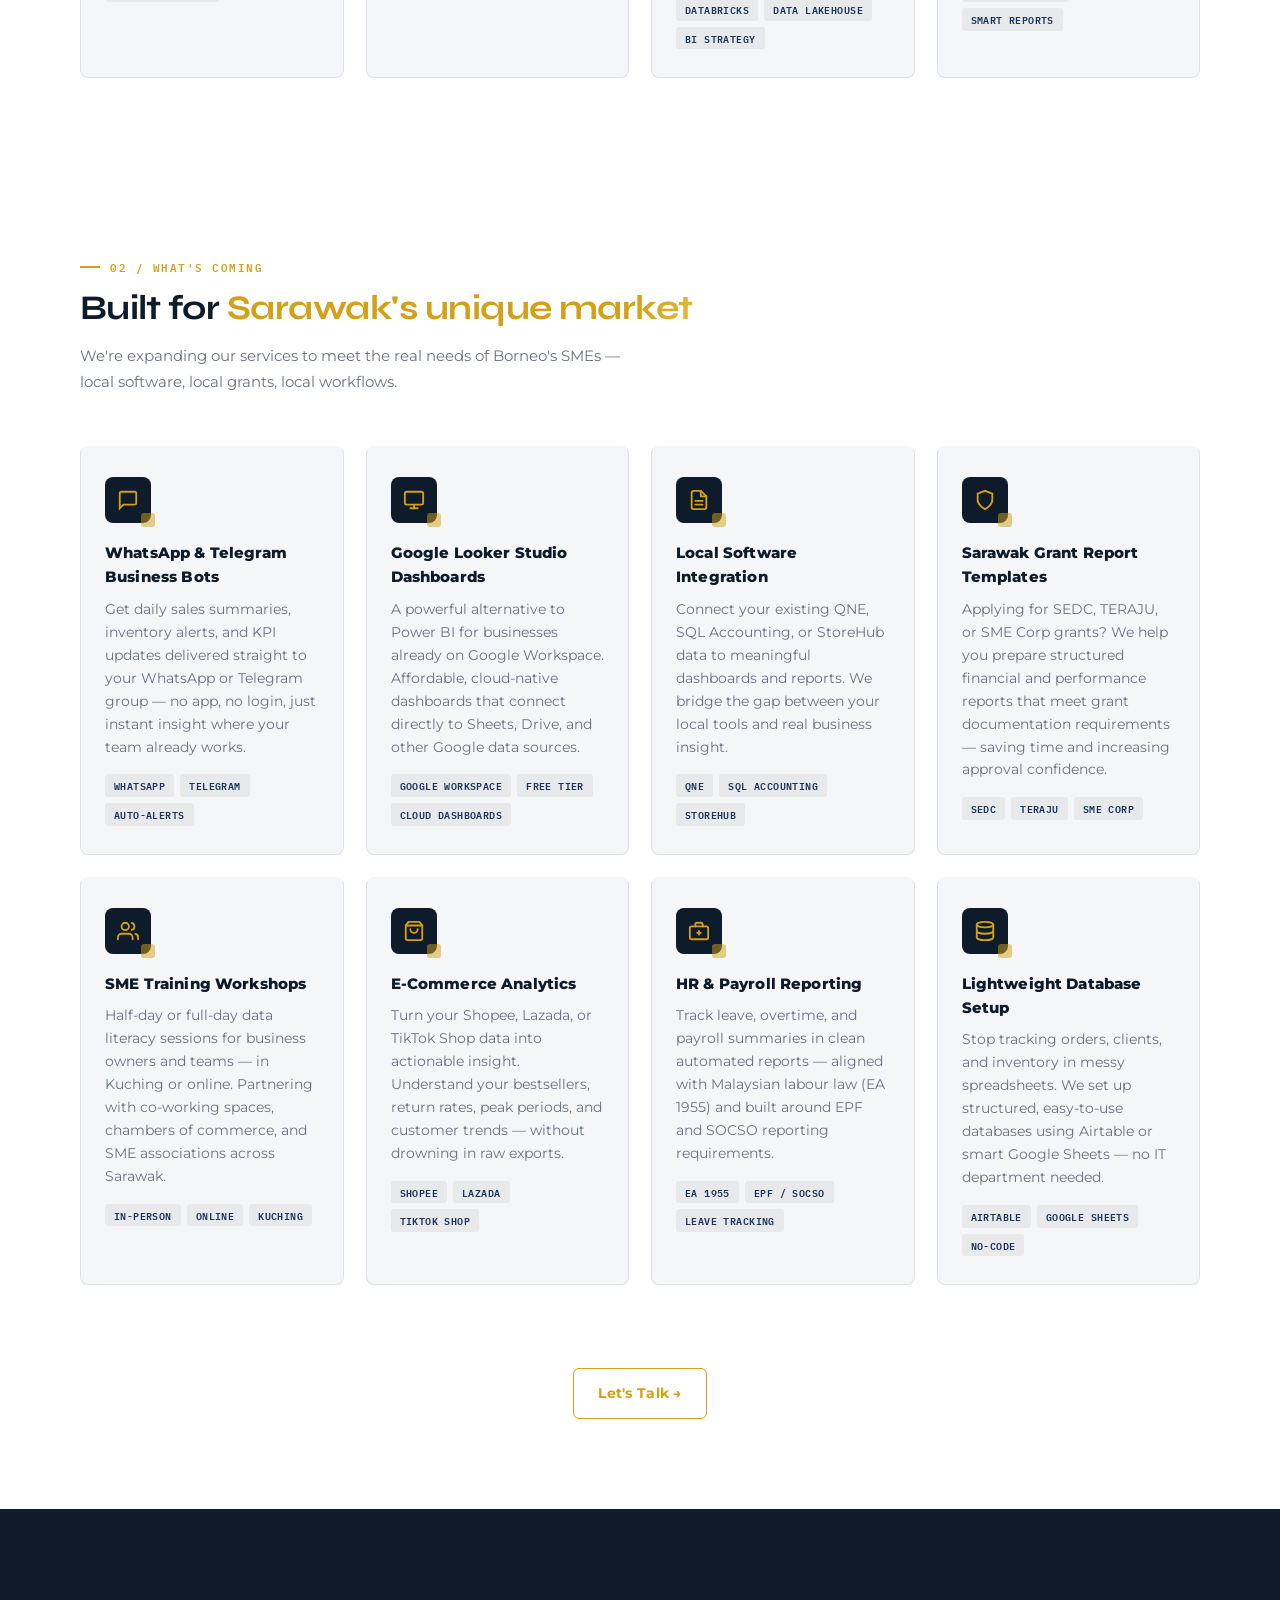
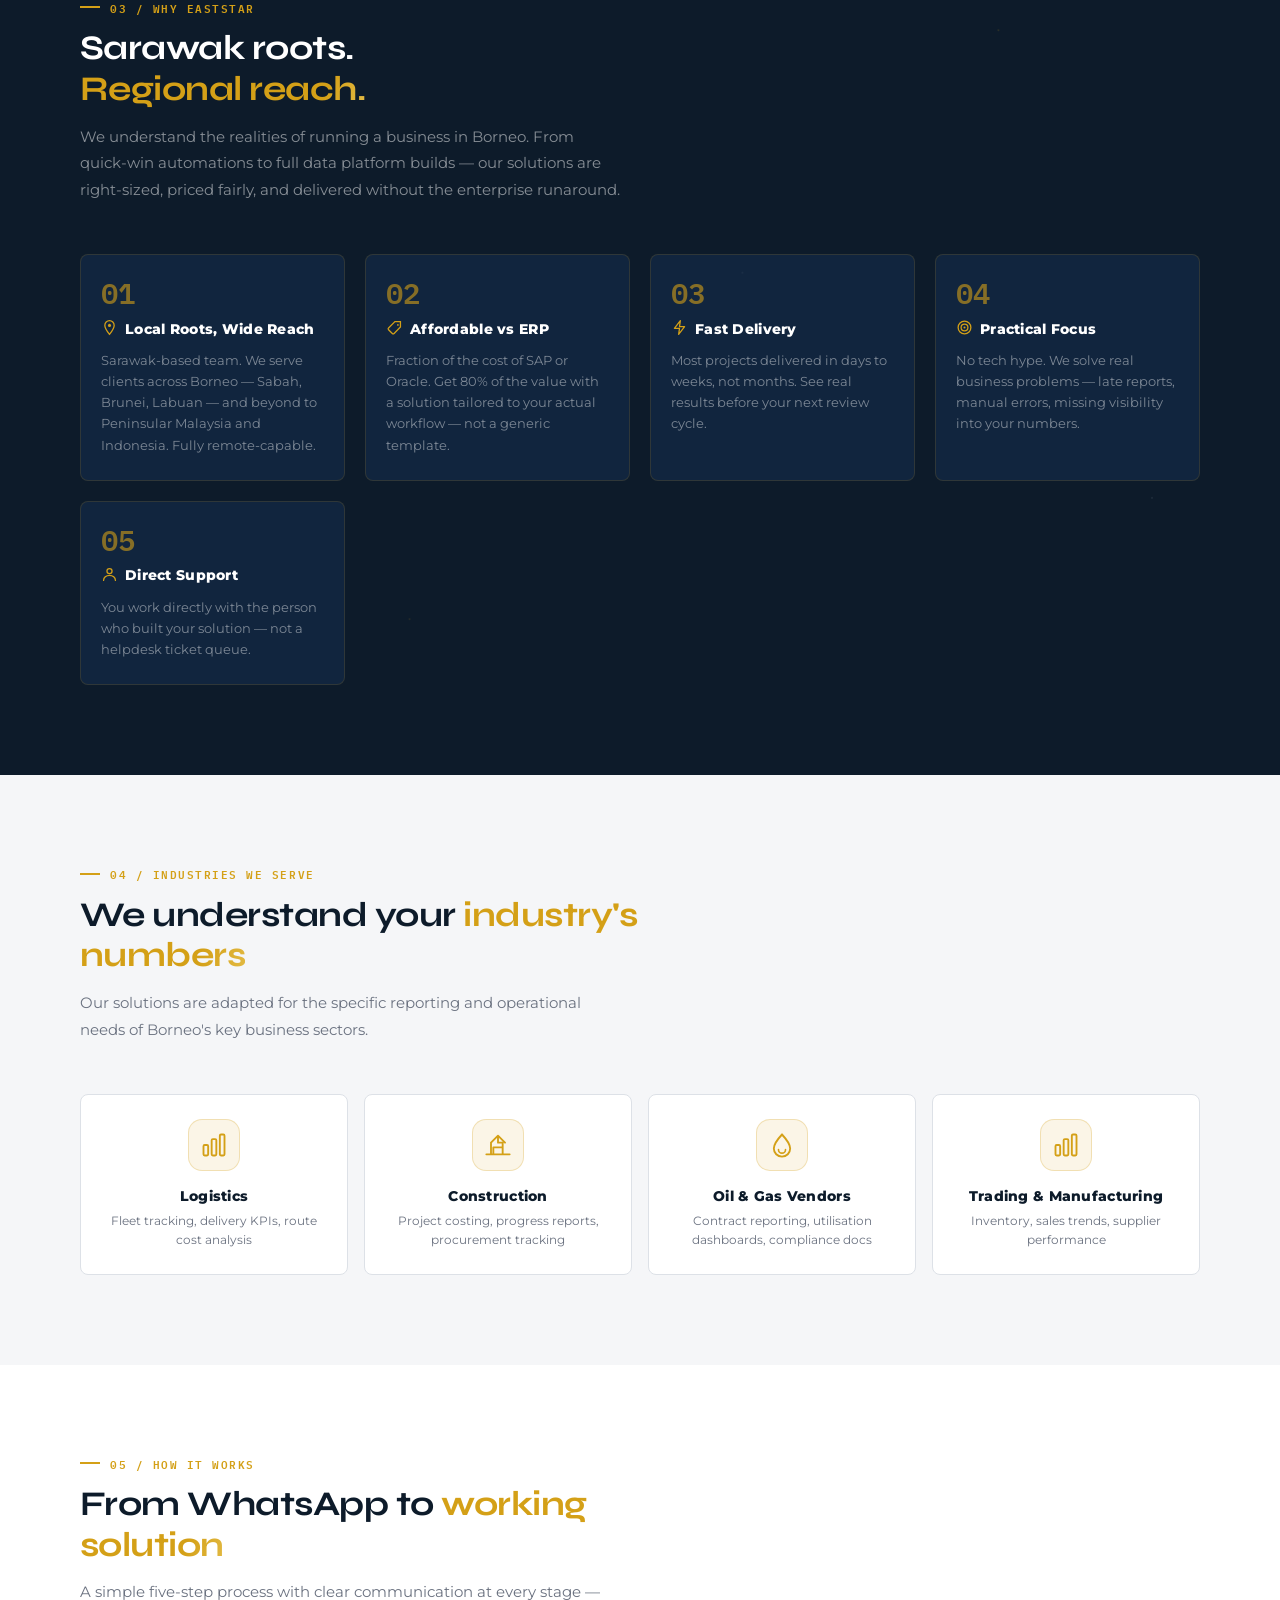
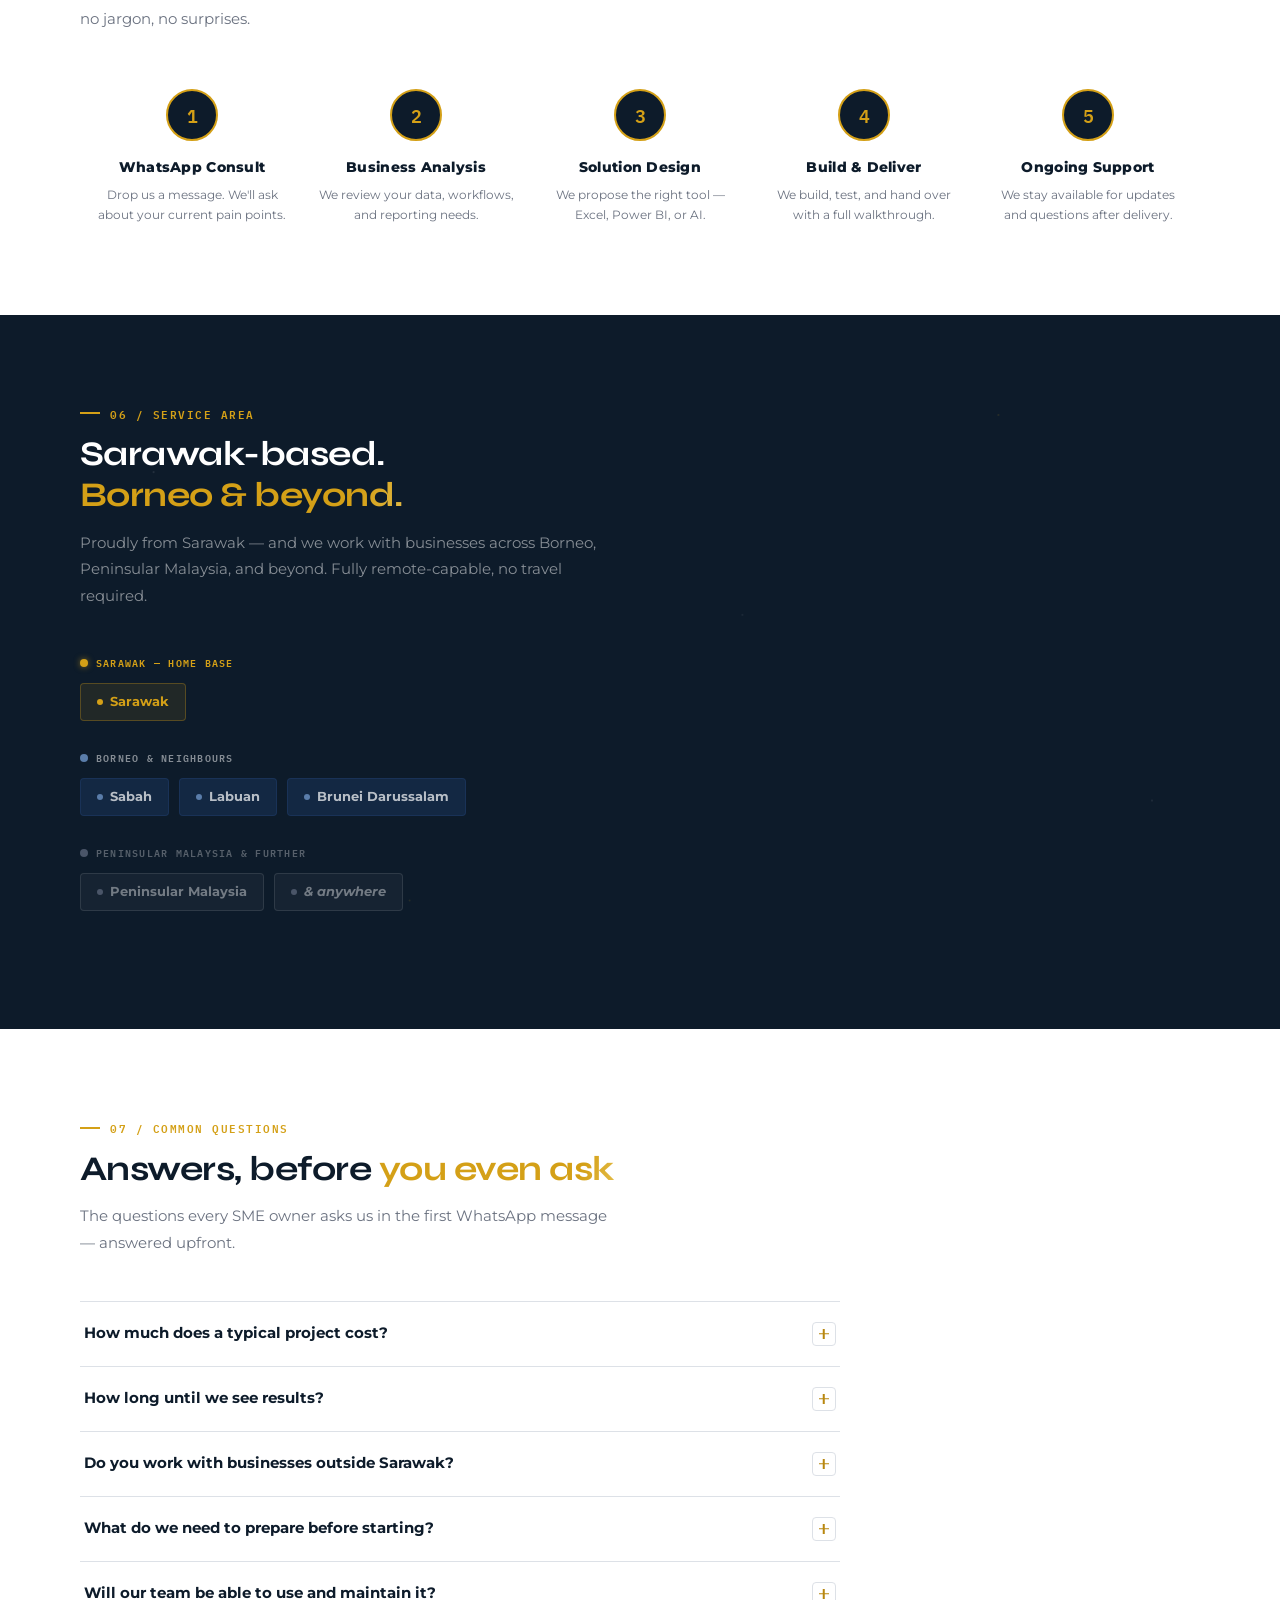
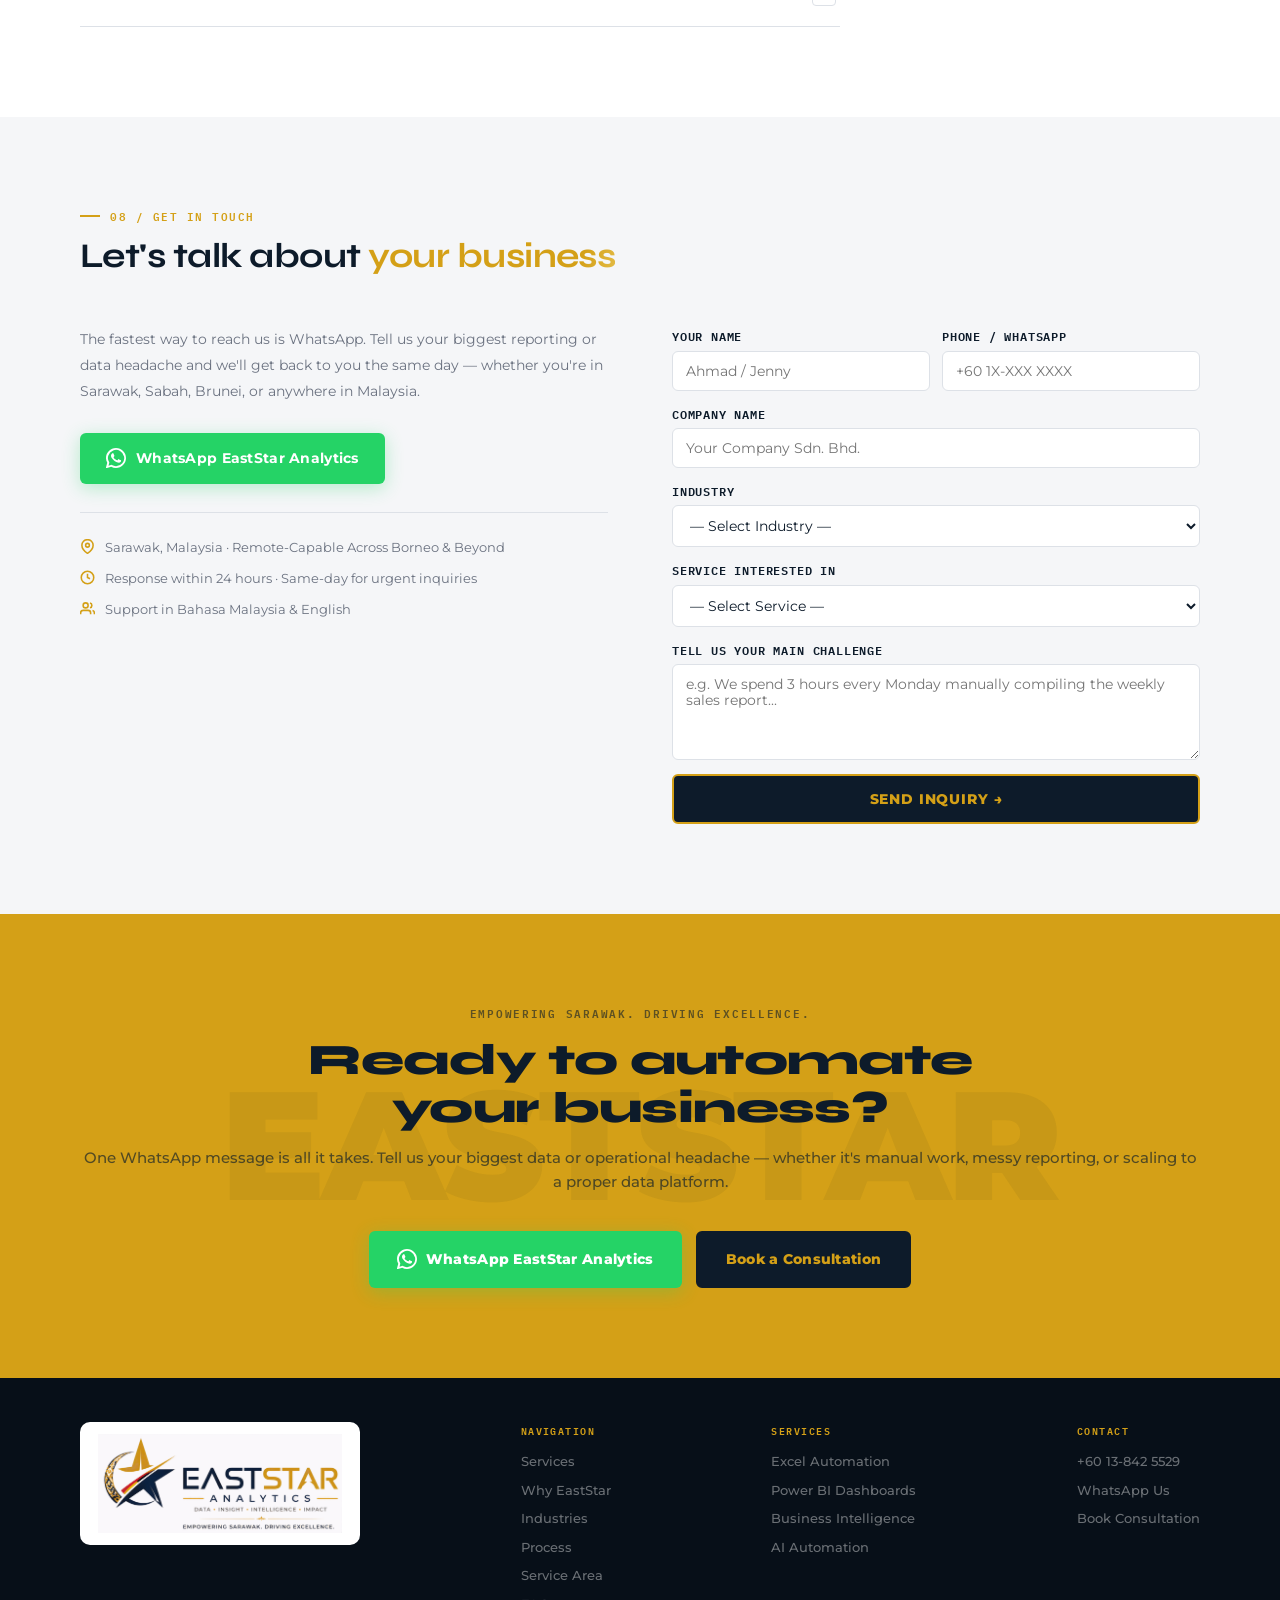
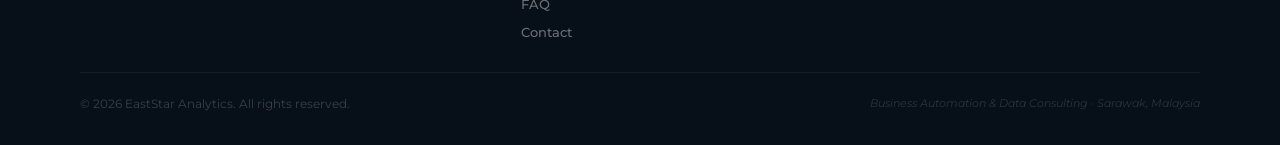
==== commit 533a738d: "replacing with addition services" ====
--- a/index.html
+++ b/index.html
@@ -26,6 +26,7 @@
     </a>
   <div class="nav-links">
     <a href="#services">Services</a>
+    <a href="#expanding">Expanding</a>
     <a href="#why">Why Us</a>
     <a href="#process">Process</a>
     <a href="#contact">Contact</a>
@@ -232,10 +233,134 @@
   </div>
 </section>
 
+<!-- EXPANDING SERVICES -->
+<section id="expanding">
+  <div class="section-inner">
+    <p class="section-label reveal">02 / What's Coming</p>
+    <h2 class="section-title reveal reveal-delay-1">Built for <span class="gold">Sarawak's unique market</span></h2>
+    <p class="section-sub reveal reveal-delay-2">We're expanding our services to meet the real needs of Borneo's SMEs — local software, local grants, local workflows.</p>
+
+    <div class="services-grid">
+
+      <div class="service-card reveal">
+        <div class="service-icon">
+          <svg viewBox="0 0 24 24" fill="none" stroke="currentColor" stroke-width="2" stroke-linecap="round"><path d="M21 15a2 2 0 0 1-2 2H7l-4 4V5a2 2 0 0 1 2-2h14a2 2 0 0 1 2 2z"/></svg>
+        </div>
+        <div class="service-name">WhatsApp &amp; Telegram Business Bots</div>
+        <div class="service-desc">Get daily sales summaries, inventory alerts, and KPI updates delivered straight to your WhatsApp or Telegram group — no app, no login, just instant insight where your team already works.</div>
+        <div class="service-tags">
+          <span class="tag">WhatsApp</span>
+          <span class="tag">Telegram</span>
+          <span class="tag">Auto-Alerts</span>
+        </div>
+      </div>
+
+      <div class="service-card reveal reveal-delay-1">
+        <div class="service-icon">
+          <svg viewBox="0 0 24 24" fill="none" stroke="currentColor" stroke-width="2" stroke-linecap="round"><rect x="2" y="3" width="20" height="14" rx="2"/><path d="M8 21h8M12 17v4"/></svg>
+        </div>
+        <div class="service-name">Google Looker Studio Dashboards</div>
+        <div class="service-desc">A powerful alternative to Power BI for businesses already on Google Workspace. Affordable, cloud-native dashboards that connect directly to Sheets, Drive, and other Google data sources.</div>
+        <div class="service-tags">
+          <span class="tag">Google Workspace</span>
+          <span class="tag">Free Tier</span>
+          <span class="tag">Cloud Dashboards</span>
+        </div>
+      </div>
+
+      <div class="service-card reveal reveal-delay-2">
+        <div class="service-icon">
+          <svg viewBox="0 0 24 24" fill="none" stroke="currentColor" stroke-width="2" stroke-linecap="round"><path d="M14 2H6a2 2 0 0 0-2 2v16a2 2 0 0 0 2 2h12a2 2 0 0 0 2-2V8z"/><polyline points="14 2 14 8 20 8"/><line x1="16" y1="13" x2="8" y2="13"/><line x1="16" y1="17" x2="8" y2="17"/></svg>
+        </div>
+        <div class="service-name">Local Software Integration</div>
+        <div class="service-desc">Connect your existing QNE, SQL Accounting, or StoreHub data to meaningful dashboards and reports. We bridge the gap between your local tools and real business insight.</div>
+        <div class="service-tags">
+          <span class="tag">QNE</span>
+          <span class="tag">SQL Accounting</span>
+          <span class="tag">StoreHub</span>
+        </div>
+      </div>
+
+      <div class="service-card reveal reveal-delay-3">
+        <div class="service-icon">
+          <svg viewBox="0 0 24 24" fill="none" stroke="currentColor" stroke-width="2" stroke-linecap="round"><path d="M12 22s8-4 8-10V5l-8-3-8 3v7c0 6 8 10 8 10z"/></svg>
+        </div>
+        <div class="service-name">Sarawak Grant Report Templates</div>
+        <div class="service-desc">Applying for SEDC, TERAJU, or SME Corp grants? We help you prepare structured financial and performance reports that meet grant documentation requirements — saving time and increasing approval confidence.</div>
+        <div class="service-tags">
+          <span class="tag">SEDC</span>
+          <span class="tag">TERAJU</span>
+          <span class="tag">SME Corp</span>
+        </div>
+      </div>
+
+      <div class="service-card reveal">
+        <div class="service-icon">
+          <svg viewBox="0 0 24 24" fill="none" stroke="currentColor" stroke-width="2" stroke-linecap="round"><path d="M17 21v-2a4 4 0 0 0-4-4H5a4 4 0 0 0-4 4v2"/><circle cx="9" cy="7" r="4"/><path d="M23 21v-2a4 4 0 0 0-3-3.87"/><path d="M16 3.13a4 4 0 0 1 0 7.75"/></svg>
+        </div>
+        <div class="service-name">SME Training Workshops</div>
+        <div class="service-desc">Half-day or full-day data literacy sessions for business owners and teams — in Kuching or online. Partnering with co-working spaces, chambers of commerce, and SME associations across Sarawak.</div>
+        <div class="service-tags">
+          <span class="tag">In-Person</span>
+          <span class="tag">Online</span>
+          <span class="tag">Kuching</span>
+        </div>
+      </div>
+
+      <div class="service-card reveal reveal-delay-1">
+        <div class="service-icon">
+          <svg viewBox="0 0 24 24" fill="none" stroke="currentColor" stroke-width="2" stroke-linecap="round"><path d="M6 2L3 6v14a2 2 0 0 0 2 2h14a2 2 0 0 0 2-2V6l-3-4z"/><line x1="3" y1="6" x2="21" y2="6"/><path d="M16 10a4 4 0 0 1-8 0"/></svg>
+        </div>
+        <div class="service-name">E-Commerce Analytics</div>
+        <div class="service-desc">Turn your Shopee, Lazada, or TikTok Shop data into actionable insight. Understand your bestsellers, return rates, peak periods, and customer trends — without drowning in raw exports.</div>
+        <div class="service-tags">
+          <span class="tag">Shopee</span>
+          <span class="tag">Lazada</span>
+          <span class="tag">TikTok Shop</span>
+        </div>
+      </div>
+
+      <div class="service-card reveal reveal-delay-2">
+        <div class="service-icon">
+          <svg viewBox="0 0 24 24" fill="none" stroke="currentColor" stroke-width="2" stroke-linecap="round"><rect x="2" y="7" width="20" height="14" rx="2"/><path d="M16 7V5a2 2 0 0 0-2-2h-4a2 2 0 0 0-2 2v2"/><line x1="12" y1="12" x2="12" y2="16"/><line x1="10" y1="14" x2="14" y2="14"/></svg>
+        </div>
+        <div class="service-name">HR &amp; Payroll Reporting</div>
+        <div class="service-desc">Track leave, overtime, and payroll summaries in clean automated reports — aligned with Malaysian labour law (EA 1955) and built around EPF and SOCSO reporting requirements.</div>
+        <div class="service-tags">
+          <span class="tag">EA 1955</span>
+          <span class="tag">EPF / SOCSO</span>
+          <span class="tag">Leave Tracking</span>
+        </div>
+      </div>
+
+      <div class="service-card reveal reveal-delay-3">
+        <div class="service-icon">
+          <svg viewBox="0 0 24 24" fill="none" stroke="currentColor" stroke-width="2" stroke-linecap="round"><ellipse cx="12" cy="5" rx="9" ry="3"/><path d="M21 12c0 1.66-4 3-9 3s-9-1.34-9-3"/><path d="M3 5v14c0 1.66 4 3 9 3s9-1.34 9-3V5"/></svg>
+        </div>
+        <div class="service-name">Lightweight Database Setup</div>
+        <div class="service-desc">Stop tracking orders, clients, and inventory in messy spreadsheets. We set up structured, easy-to-use databases using Airtable or smart Google Sheets — no IT department needed.</div>
+        <div class="service-tags">
+          <span class="tag">Airtable</span>
+          <span class="tag">Google Sheets</span>
+          <span class="tag">No-Code</span>
+        </div>
+      </div>
+
+    </div>
+
+    <div style="text-align:center; margin-top:2.5rem;">
+      <p style="color:rgba(255,255,255,0.5); font-size:0.92rem; margin-bottom:1.2rem;">Interested in any of these? We'd love to hear from you.</p>
+      <a href="#contact" class="btn-gold">Let's Talk &#x2192;</a>
+    </div>
+
+  </div>
+</section>
+<!-- END EXPANDING SERVICES -->
+
 <!-- WHY US -->
 <section id="why">
   <div class="section-inner">
-    <p class="section-label reveal">02 / Why EastStar</p>
+    <p class="section-label reveal">03 / Why EastStar</p>
     <h2 class="section-title reveal reveal-delay-1">Sarawak roots.<br><span class="gold">Regional reach.</span></h2>
     <p class="section-sub reveal reveal-delay-2" style="color:rgba(255,255,255,0.5)">We understand the realities of running a business in Borneo. From quick-win automations to full data platform builds — our solutions are right-sized, priced fairly, and delivered without the enterprise runaround.</p>
 
@@ -272,7 +397,7 @@
 <!-- INDUSTRIES -->
 <section id="industries">
   <div class="section-inner">
-    <p class="section-label reveal">03 / Industries We Serve</p>
+    <p class="section-label reveal">04 / Industries We Serve</p>
     <h2 class="section-title reveal reveal-delay-1">We understand your <span class="gold">industry's numbers</span></h2>
     <p class="section-sub reveal reveal-delay-2">Our solutions are adapted for the specific reporting and operational needs of Borneo's key business sectors.</p>
 
@@ -304,7 +429,7 @@
 <!-- PROCESS -->
 <section id="process">
   <div class="section-inner">
-    <p class="section-label reveal">04 / How It Works</p>
+    <p class="section-label reveal">05 / How It Works</p>
     <h2 class="section-title reveal reveal-delay-1">From WhatsApp to <span class="gold">working solution</span></h2>
     <p class="section-sub reveal reveal-delay-2">A simple five-step process with clear communication at every stage — no jargon, no surprises.</p>
 
@@ -341,7 +466,7 @@
 <!-- CITIES -->
 <section id="cities">
   <div class="section-inner">
-    <p class="section-label reveal">05 / Service Area</p>
+    <p class="section-label reveal">06 / Service Area</p>
     <h2 class="section-title reveal reveal-delay-1" style="color:#fff">Sarawak-based.<br><span class="gold">Borneo & beyond.</span></h2>
     <p class="section-sub reveal reveal-delay-2">Proudly from Sarawak — and we work with businesses across Borneo, Peninsular Malaysia, and beyond. Fully remote-capable, no travel required.</p>
 
@@ -370,7 +495,7 @@
 <!-- FAQ -->
 <section id="faq">
   <div class="section-inner">
-    <p class="section-label reveal">06 / Common Questions</p>
+    <p class="section-label reveal">07 / Common Questions</p>
     <h2 class="section-title reveal reveal-delay-1">Answers, before <span class="gold">you even ask</span></h2>
     <p class="section-sub reveal reveal-delay-2">The questions every SME owner asks us in the first WhatsApp message — answered upfront.</p>
 
@@ -402,7 +527,7 @@
 <!-- CONTACT -->
 <section id="contact">
   <div class="section-inner">
-    <p class="section-label reveal">07 / Get In Touch</p>
+    <p class="section-label reveal">08 / Get In Touch</p>
     <h2 class="section-title reveal reveal-delay-1">Let's talk about <span class="gold">your business</span></h2>
 
     <div class="contact-grid">
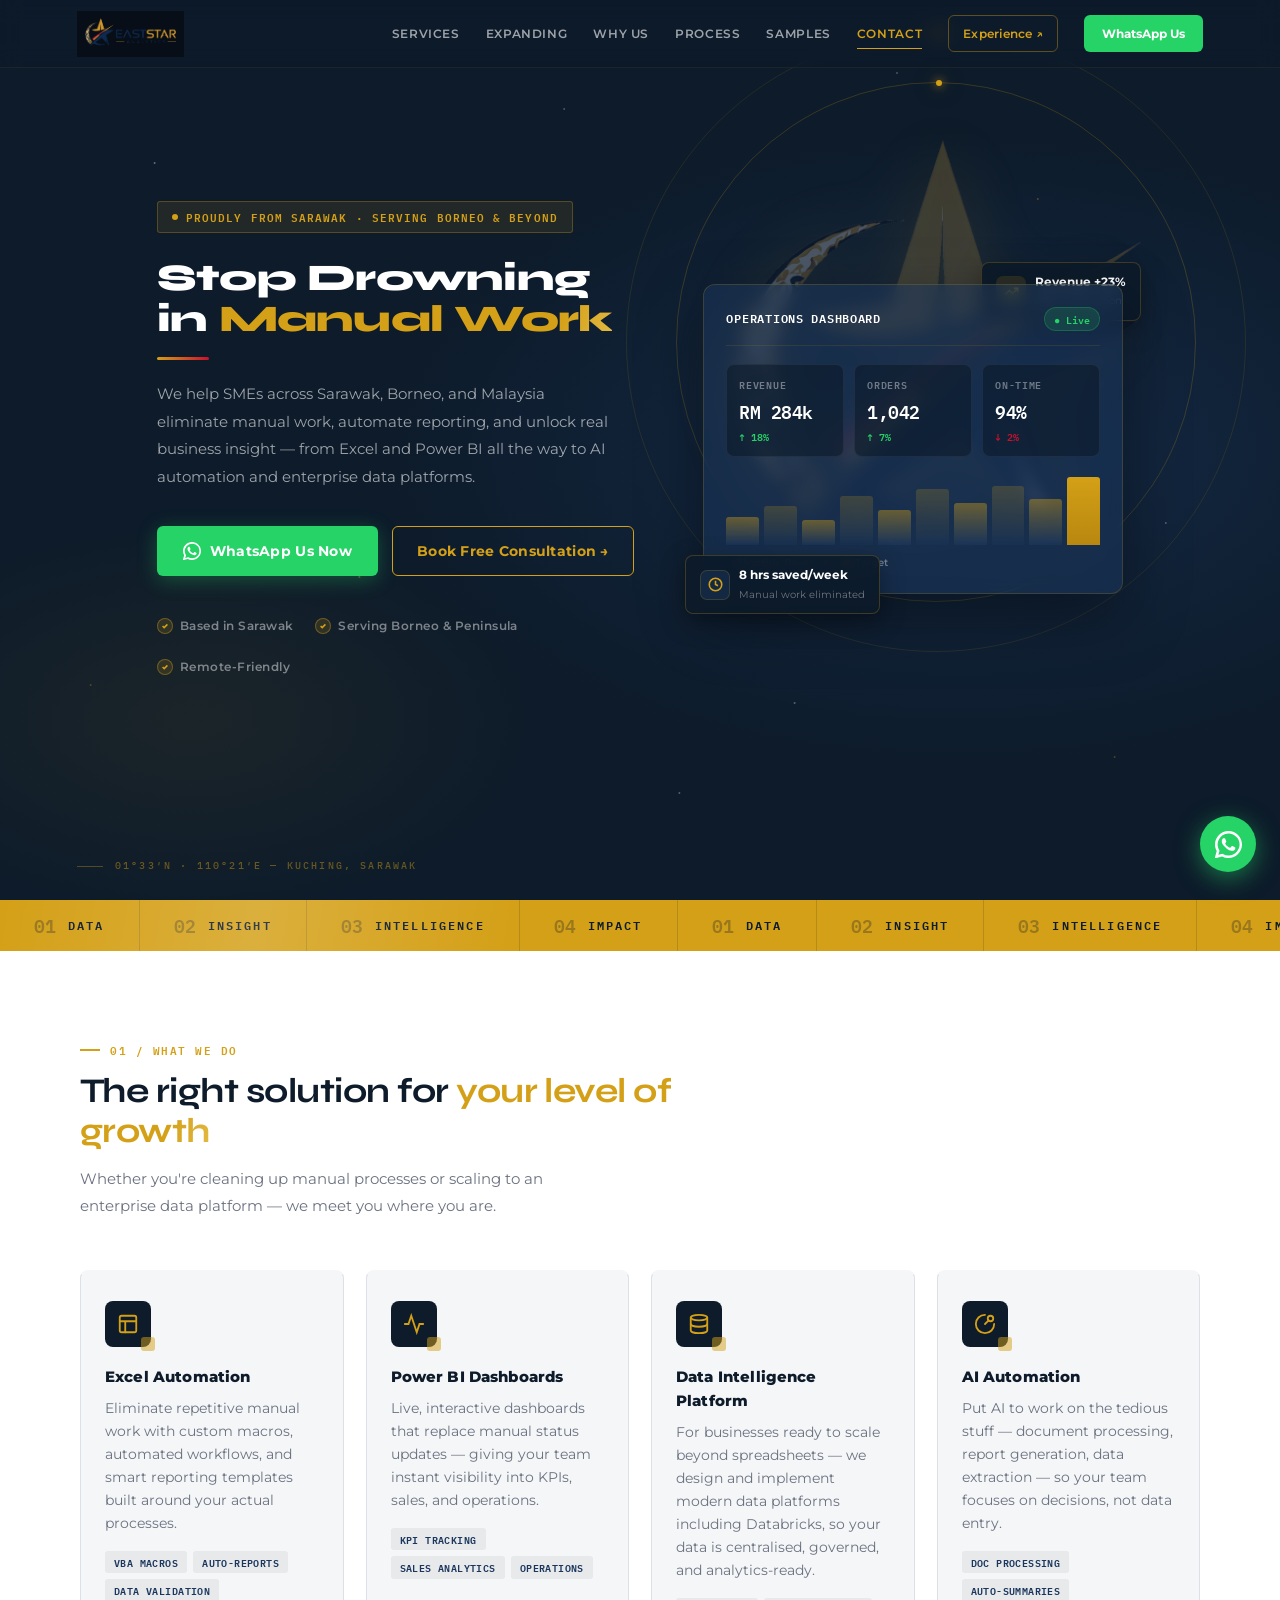
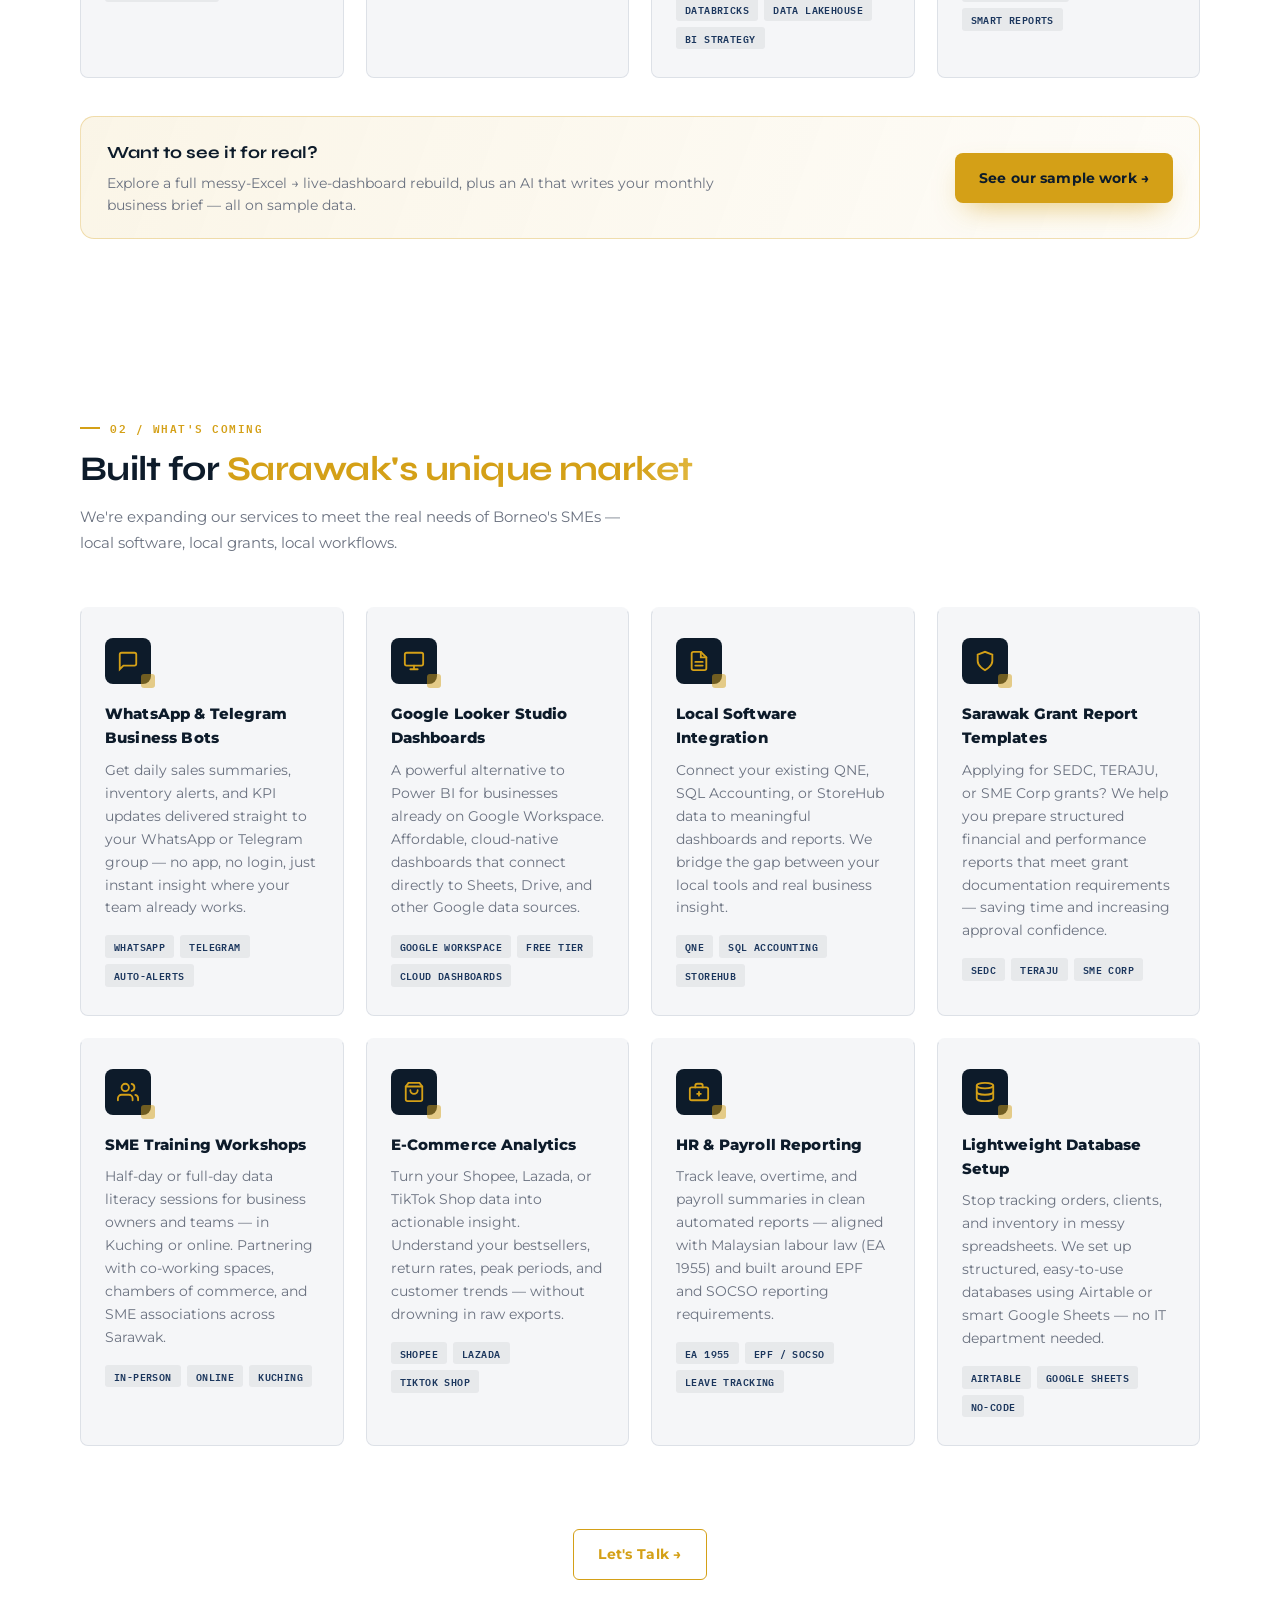
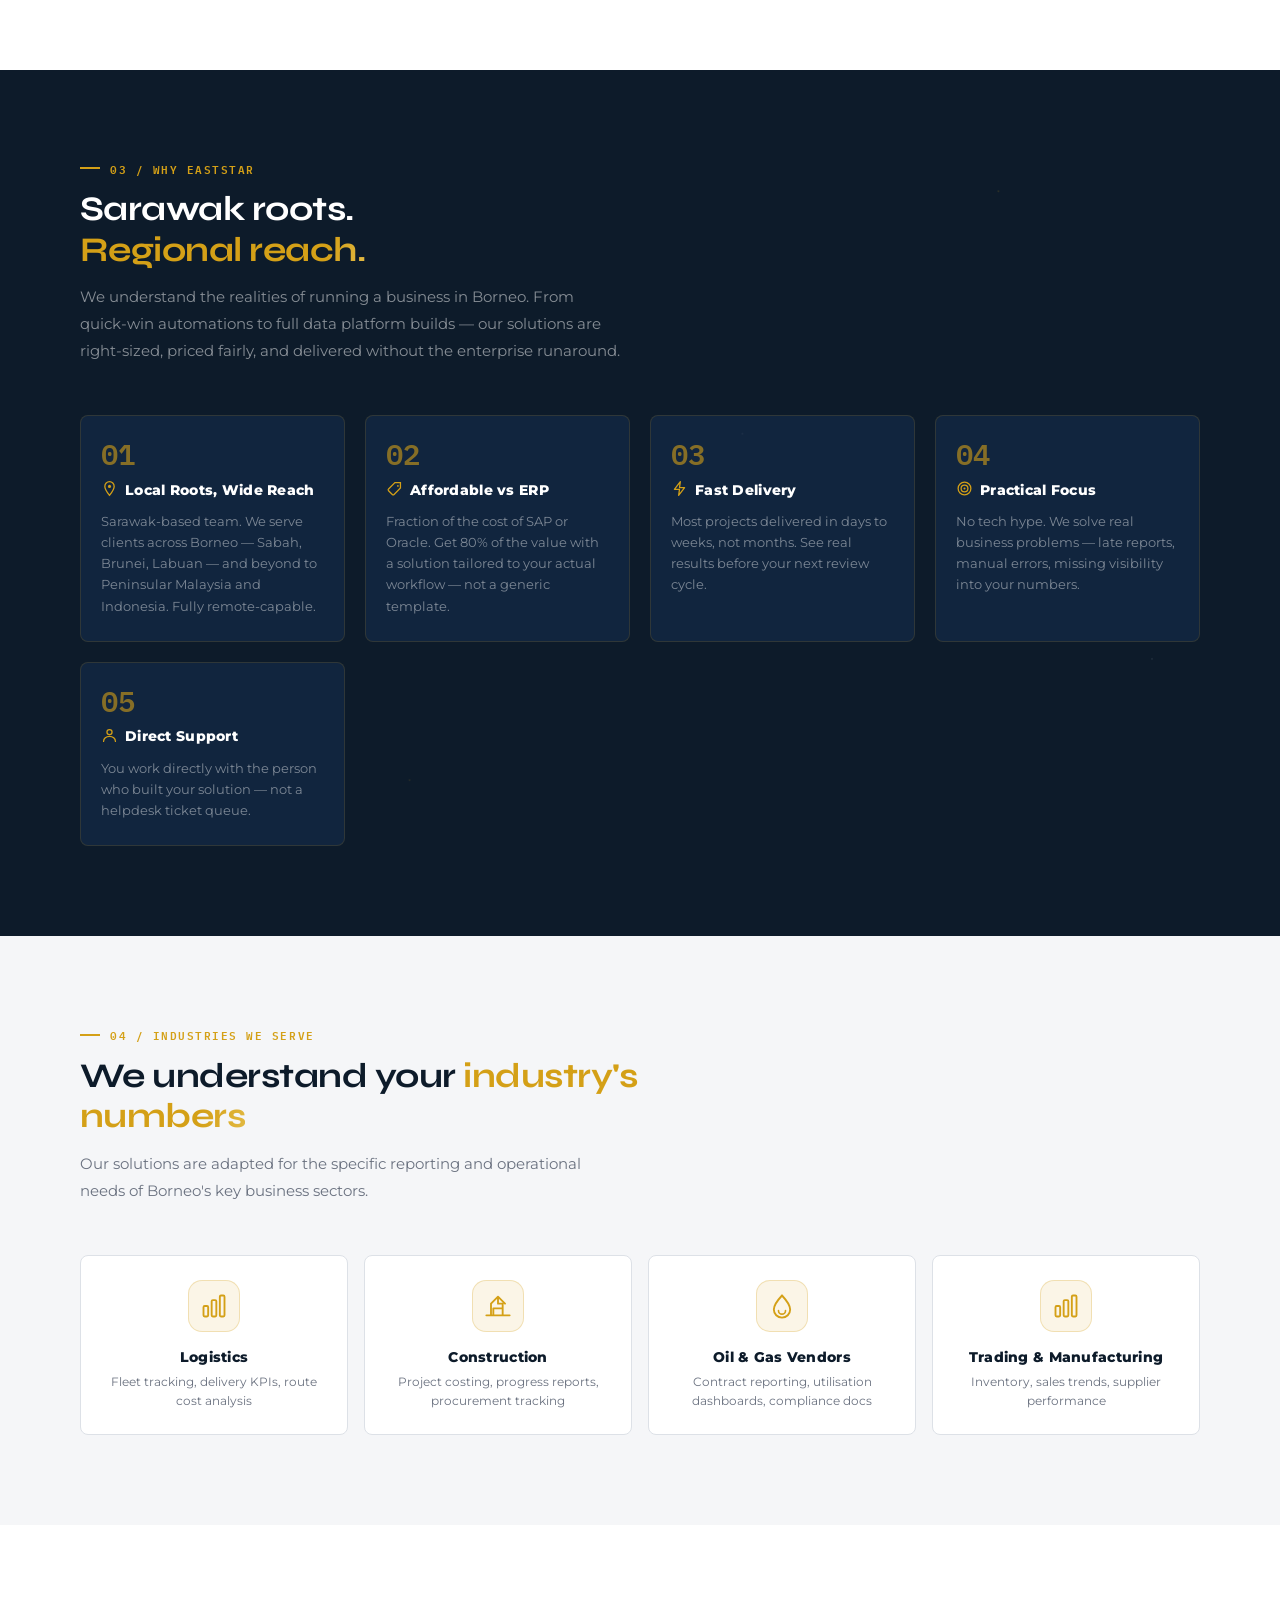
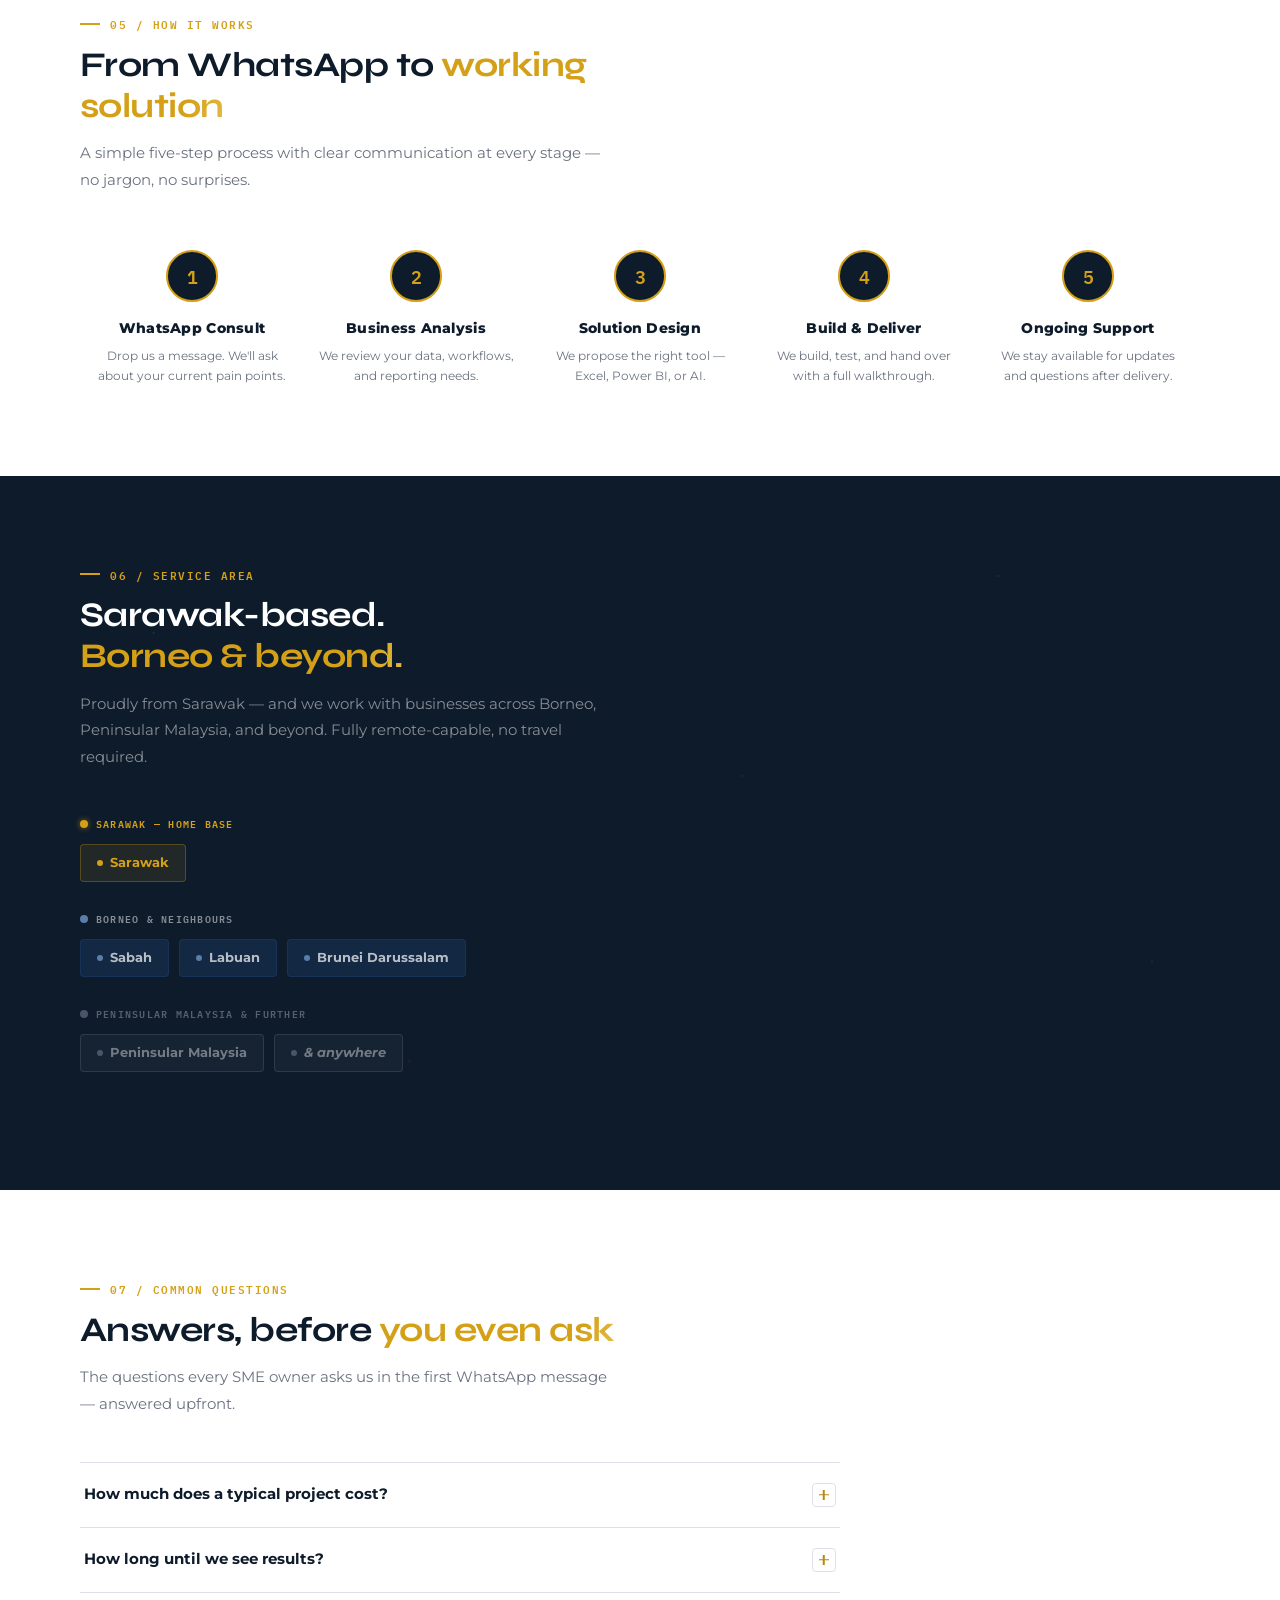
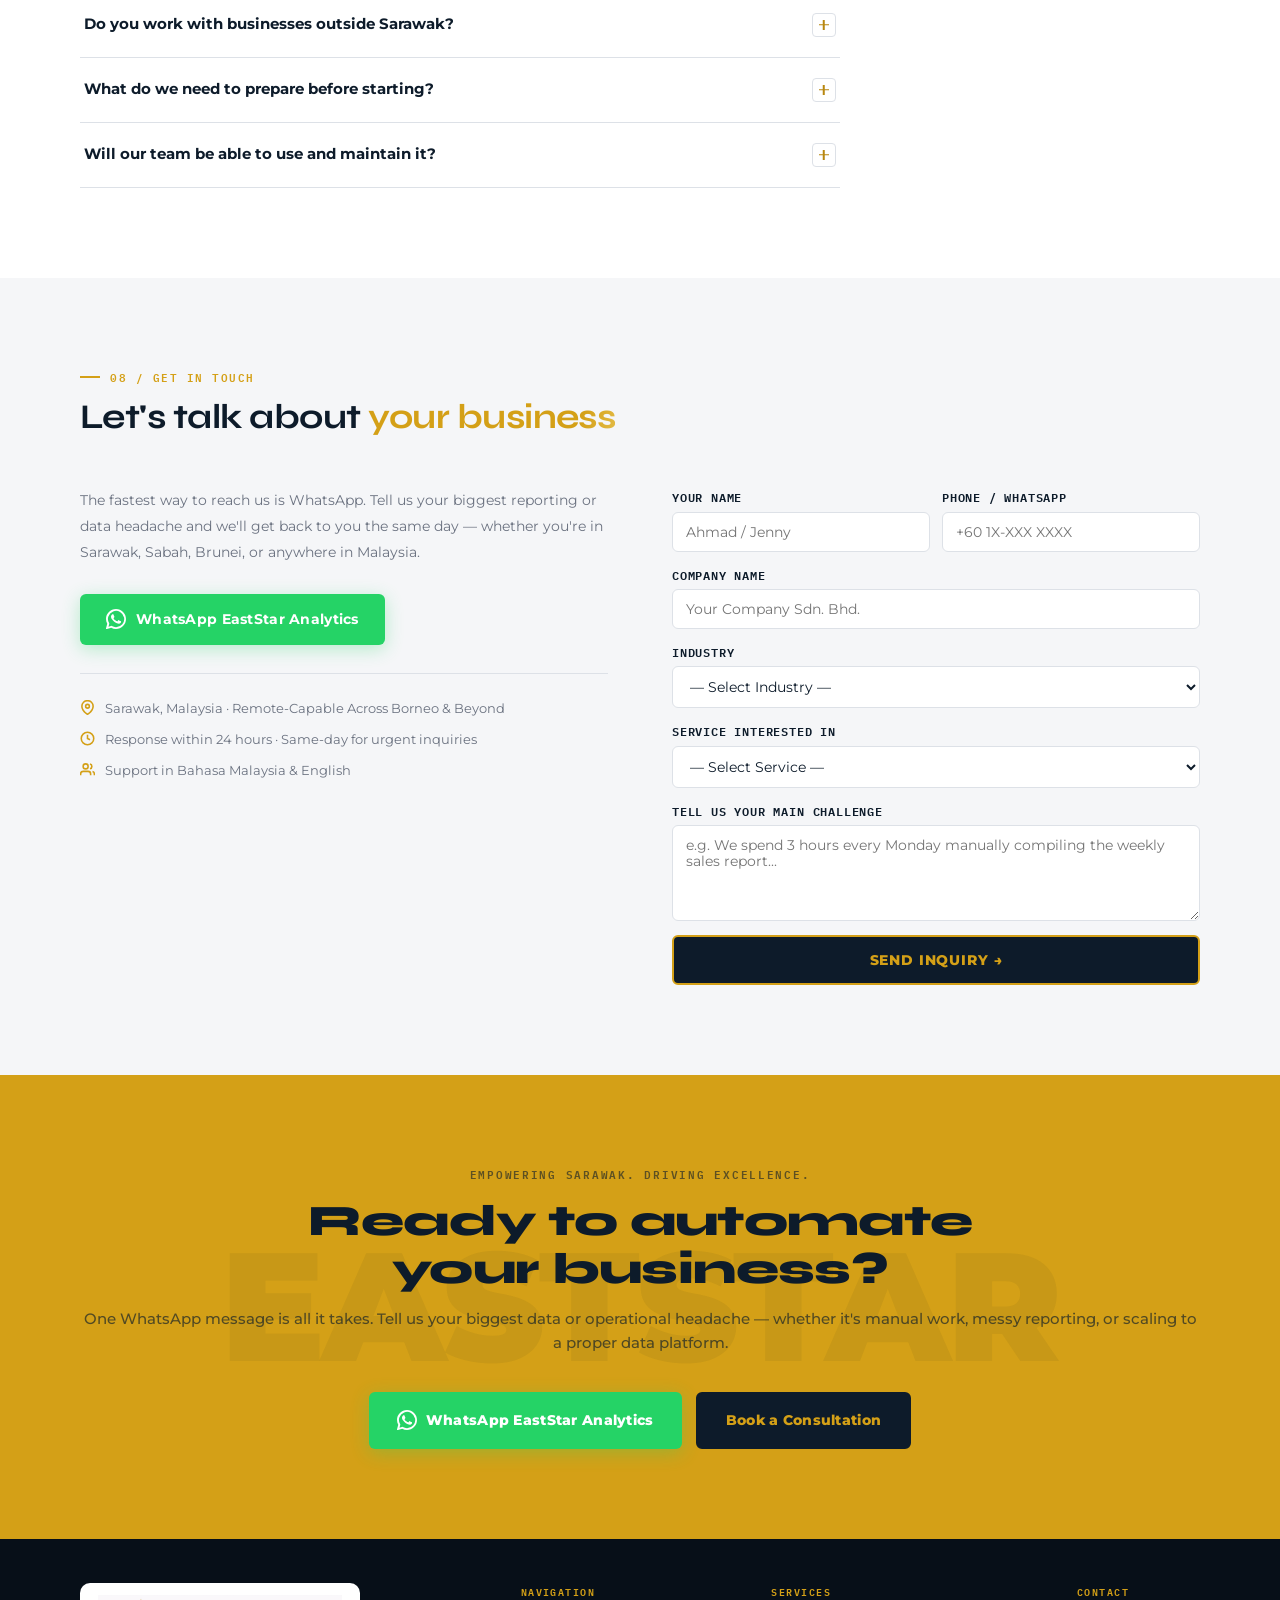
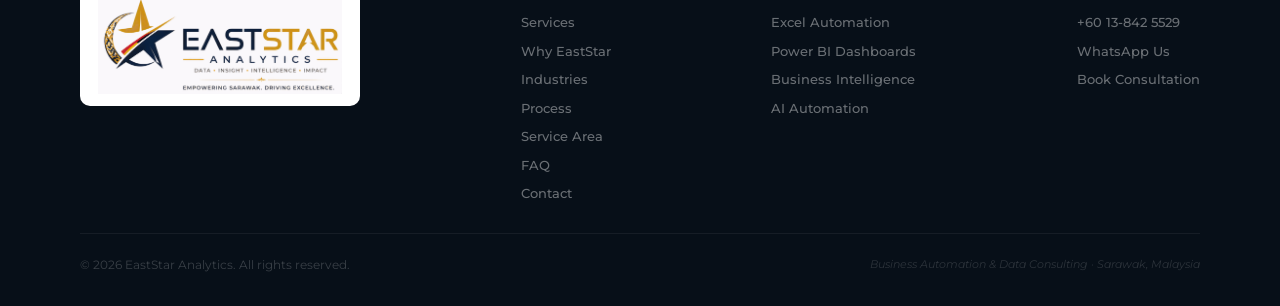
==== commit 85cb9a20: "Add sample work page with Excel→dashboard rebuild and AI brief demo - New samples.html showcasing a " ====
--- a/index.html
+++ b/index.html
@@ -29,6 +29,7 @@
     <a href="#expanding">Expanding</a>
     <a href="#why">Why Us</a>
     <a href="#process">Process</a>
+    <a href="samples.html">Samples</a>
     <a href="#contact">Contact</a>
     <a href="experience.html" class="nav-exp">Experience ↗</a>
     <a href="https://wa.me/60138425529?text=Hi%2C%20I%27d%20like%20to%20know%20more%20about%20EastStar%20Analytics" class="nav-cta" target="_blank" rel="noopener">   WhatsApp Us</a>
@@ -229,6 +230,14 @@
           <span class="tag">Smart Reports</span>
         </div>
       </div>
+    </div>
+
+    <div class="services-cta reveal reveal-delay-2">
+      <div class="services-cta-text">
+        <strong>Want to see it for real?</strong>
+        <span>Explore a full messy-Excel → live-dashboard rebuild, plus an AI that writes your monthly business brief — all on sample data.</span>
+      </div>
+      <a href="samples.html" class="btn-showcase">See our sample work →</a>
     </div>
   </div>
 </section>
--- a/style.css
+++ b/style.css
@@ -1130,3 +1130,224 @@
       padding: 12px 18px;
     }
 
+    /* ===== SERVICES → SAMPLES CTA BANNER ===== */
+    .services-cta {
+      margin-top: 38px; display: flex; align-items: center; justify-content: space-between;
+      gap: 24px; flex-wrap: wrap;
+      background: linear-gradient(110deg, rgba(212,160,23,0.10), rgba(212,160,23,0.03));
+      border: 1px solid rgba(212,160,23,0.30); border-radius: 14px; padding: 22px 26px;
+    }
+    .services-cta-text { display: flex; flex-direction: column; gap: 5px; max-width: 620px; }
+    .services-cta-text strong { font-family: 'Syne', sans-serif; font-size: 17px; color: var(--navy); font-weight: 700; }
+    .services-cta-text span { color: var(--muted); font-size: 14px; line-height: 1.6; }
+    .btn-showcase {
+      flex: none; display: inline-flex; align-items: center; gap: 8px;
+      background: var(--gold); color: var(--navy); font-weight: 700; font-size: 14px;
+      padding: 14px 24px; border-radius: 8px; text-decoration: none; letter-spacing: .01em;
+      box-shadow: 0 12px 30px -12px rgba(212,160,23,0.7); transition: transform .2s, box-shadow .2s;
+    }
+    .btn-showcase:hover { transform: translateY(-2px); box-shadow: 0 18px 36px -12px rgba(212,160,23,0.85); }
+    @media (max-width: 680px) {
+      .services-cta { flex-direction: column; align-items: flex-start; text-align: left; }
+      .btn-showcase { width: 100%; justify-content: center; }
+    }
+
+    /* ===== SAMPLE / SEE IT IN ACTION ===== */
+    #sample { background: var(--navy); position: relative; overflow: hidden; }
+    #sample .section-label { color: var(--gold); }
+    #sample::after {
+      content: ""; position: absolute; inset: 0; pointer-events: none; opacity: .5;
+      background-image:
+        radial-gradient(1.5px 1.5px at 18% 18%, rgba(255,255,255,0.12), transparent 100%),
+        radial-gradient(1.5px 1.5px at 82% 12%, rgba(212,160,23,0.18), transparent 100%),
+        radial-gradient(1.5px 1.5px at 68% 78%, rgba(255,255,255,0.09), transparent 100%);
+    }
+    #sample .section-inner { position: relative; z-index: 1; }
+
+    .ba-grid {
+      display: grid; grid-template-columns: 1fr auto 1fr; align-items: stretch;
+      gap: 22px; margin-top: 48px;
+    }
+    .ba-card {
+      background: rgba(255,255,255,0.04); border: 1px solid rgba(255,255,255,0.10);
+      border-radius: 16px; padding: 18px; display: flex; flex-direction: column;
+    }
+    .ba-head { display: flex; align-items: center; gap: 11px; margin-bottom: 14px; }
+    .ba-head-t { color: rgba(255,255,255,0.62); font-size: 13px; font-weight: 500; }
+    .ba-tag {
+      font-family: 'IBM Plex Mono', monospace; font-size: 10px; letter-spacing: .14em;
+      font-weight: 600; padding: 4px 10px; border-radius: 20px;
+    }
+    .ba-tag-red  { background: rgba(203,16,46,0.16); color: #ff7a8a; border: 1px solid rgba(203,16,46,0.4); }
+    .ba-tag-gold { background: rgba(212,160,23,0.16); color: var(--gold-lt); border: 1px solid rgba(212,160,23,0.45); }
+
+    /* spreadsheet mockup */
+    .xl {
+      background: #fff; border-radius: 9px; overflow: hidden; flex: 1;
+      box-shadow: 0 18px 40px -22px rgba(0,0,0,0.7); font-size: 11.5px;
+    }
+    .xl-row {
+      display: grid; grid-template-columns: 1.05fr 1.25fr 1.35fr .5fr 1fr;
+      border-bottom: 1px solid #e6e8ec;
+    }
+    .xl-row > span { padding: 6px 8px; color: #2a2f3a; white-space: nowrap; overflow: hidden; text-overflow: ellipsis; border-right: 1px solid #eef0f3; }
+    .xl-cols { background: #f3f4f6; }
+    .xl-cols .xl-cn { padding: 3px 8px; color: #9aa0aa; font-family: 'IBM Plex Mono', monospace; font-size: 9.5px; text-align: center; font-weight: 600; }
+    .xl-hdr { background: #eef1f4; }
+    .xl-hdr > span { font-weight: 700; color: #0D1B2A; font-size: 10.5px; }
+    .xl-hdr-navy { background: var(--blue); }
+    .xl-hdr-navy > span { color: #fff; }
+    .xl .bad { color: var(--red); background: rgba(203,16,46,0.06); font-style: italic; }
+    .xl-total > span { font-weight: 700; }
+    .xl-total-gold > span { color: var(--gold-dk); }
+    .xl-clean .xl-row > span { color: #1d2735; }
+    .xl-tabs { display: flex; gap: 3px; padding: 7px 8px; background: #f3f4f6; border-top: 1px solid #dfe2e7; }
+    .xl-tab {
+      font-family: 'IBM Plex Mono', monospace; font-size: 9.5px; color: #8a909b;
+      background: #e7eaee; padding: 3px 9px; border-radius: 5px 5px 0 0; white-space: nowrap;
+    }
+    .xl-tab.active { background: #fff; color: #0D1B2A; font-weight: 600; box-shadow: 0 -2px 0 var(--gold) inset; }
+    .xl-clean .xl-tab.active { box-shadow: 0 -2px 0 var(--blue) inset; }
+
+    .ba-arrow { display: flex; align-items: center; justify-content: center; }
+    .ba-arrow svg { width: 40px; height: 24px; }
+    .ba-caption { color: rgba(255,255,255,0.5); font-size: 12px; line-height: 1.5; margin-top: 14px; }
+
+    /* live dashboard frame */
+    .dash-block { margin-top: 54px; }
+    .dash-block-label { color: rgba(255,255,255,0.6); font-size: 14px; text-align: center; margin-bottom: 18px; }
+    .dash-frame {
+      border-radius: 14px; overflow: hidden; border: 1px solid rgba(255,255,255,0.12);
+      box-shadow: 0 40px 90px -40px rgba(0,0,0,0.85); background: #0c1b30;
+    }
+    .browser-bar {
+      display: flex; align-items: center; gap: 7px; padding: 10px 14px;
+      background: #0a1422; border-bottom: 1px solid rgba(255,255,255,0.08);
+    }
+    .bdot { width: 11px; height: 11px; border-radius: 50%; }
+    .bdot.r { background: #ff5f57; } .bdot.y { background: #febc2e; } .bdot.g { background: #28c840; }
+    .burl {
+      margin-left: 12px; font-family: 'IBM Plex Mono', monospace; font-size: 11px;
+      color: rgba(255,255,255,0.45); background: rgba(255,255,255,0.05);
+      padding: 4px 14px; border-radius: 20px;
+    }
+    .dash-frame iframe { width: 100%; height: 880px; border: 0; display: block; background: #0c1b30; }
+
+    .sample-actions { display: flex; flex-wrap: wrap; gap: 14px; justify-content: center; margin-top: 34px; }
+    .btn-ghost-lt {
+      display: inline-flex; align-items: center; gap: 6px; padding: 13px 24px;
+      border: 1px solid rgba(212,160,23,0.5); color: var(--gold-lt); border-radius: 30px;
+      font-weight: 600; font-size: 14px; transition: all .25s ease; text-decoration: none;
+    }
+    .btn-ghost-lt:hover { background: rgba(212,160,23,0.12); border-color: var(--gold); }
+    .sample-note {
+      text-align: center; color: rgba(255,255,255,0.32); font-size: 11.5px;
+      margin-top: 20px; font-family: 'IBM Plex Mono', monospace; letter-spacing: .02em;
+    }
+
+    @media (max-width: 820px) {
+      .ba-grid { grid-template-columns: 1fr; gap: 14px; }
+      .ba-arrow { transform: rotate(90deg); padding: 4px 0; }
+      .dash-frame iframe { height: 1180px; }
+      .xl-row { grid-template-columns: 1fr 1fr 1.2fr .5fr 1fr; }
+    }
+
+    /* ===== AI AUTOMATION SAMPLE ===== */
+    .ai-divider {
+      display: flex; align-items: center; justify-content: center; gap: 18px;
+      margin: 70px 0 8px; text-align: center;
+    }
+    .ai-divider::before, .ai-divider::after {
+      content: ""; height: 1px; width: 80px;
+      background: linear-gradient(90deg, transparent, rgba(212,160,23,0.5));
+    }
+    .ai-divider::after { background: linear-gradient(90deg, rgba(212,160,23,0.5), transparent); }
+    .ai-divider span {
+      font-family: 'IBM Plex Mono', monospace; font-size: 11px; letter-spacing: .22em;
+      color: var(--gold); text-transform: uppercase;
+    }
+    .ai-intro { text-align: center; max-width: 680px; margin: 0 auto 38px; }
+    .ai-intro h3 { font-family: 'Syne', sans-serif; font-weight: 700; font-size: clamp(22px,3vw,32px); color: #fff; line-height: 1.12; }
+    .ai-intro p { color: rgba(255,255,255,0.55); font-size: 15px; line-height: 1.7; margin-top: 14px; }
+
+    .ai-brief {
+      max-width: 820px; margin: 0 auto;
+      background: linear-gradient(180deg, rgba(212,160,23,0.06), rgba(255,255,255,0.02));
+      border: 1px solid rgba(212,160,23,0.22); border-radius: 18px; padding: 22px;
+      box-shadow: 0 40px 90px -50px rgba(0,0,0,0.9);
+    }
+    .ai-controls { display: flex; justify-content: space-between; align-items: center; gap: 14px; margin-bottom: 18px; flex-wrap: wrap; }
+    .ai-period {
+      background: rgba(13,27,42,0.7); color: #fff; border: 1px solid rgba(255,255,255,0.18);
+      border-radius: 10px; padding: 10px 14px; font-family: 'Montserrat', sans-serif; font-size: 14px;
+      font-weight: 600; cursor: pointer; min-width: 200px;
+    }
+    .ai-period:focus { outline: none; border-color: var(--gold); }
+    .ai-lang-toggle { display: flex; background: rgba(13,27,42,0.7); border: 1px solid rgba(255,255,255,0.14); border-radius: 30px; padding: 3px; }
+    .ai-lang {
+      font-family: 'IBM Plex Mono', monospace; font-size: 12px; font-weight: 600; letter-spacing: .05em;
+      color: rgba(255,255,255,0.55); background: transparent; border: 0; padding: 7px 16px; border-radius: 30px; cursor: pointer; transition: .2s;
+    }
+    .ai-lang.on { background: var(--gold); color: var(--navy); }
+
+    .ai-paper {
+      background: rgba(8,18,32,0.85); border: 1px solid rgba(255,255,255,0.10);
+      border-radius: 14px; padding: 0; overflow: hidden;
+    }
+    .ai-paper-top {
+      display: flex; justify-content: space-between; align-items: center;
+      padding: 13px 20px; border-bottom: 1px solid rgba(255,255,255,0.08);
+      background: rgba(212,160,23,0.05);
+    }
+    .ai-assistant { font-family: 'Syne', sans-serif; font-weight: 700; font-size: 13.5px; color: #fff; display: flex; align-items: center; gap: 9px; }
+    .ai-spark { color: var(--gold); animation: aiPulse 2.4s ease-in-out infinite; }
+    @keyframes aiPulse { 0%,100% { opacity: .55; transform: scale(.92); } 50% { opacity: 1; transform: scale(1.12); } }
+    .ai-stamp { font-family: 'IBM Plex Mono', monospace; font-size: 9px; letter-spacing: .14em; color: rgba(212,160,23,0.7); }
+    .ai-paper-body { padding: 24px 26px 6px; }
+    .ai-head { font-family: 'Syne', sans-serif; font-weight: 700; font-size: 19px; color: #fff; line-height: 1.35; margin-bottom: 14px; }
+    .ai-head b { color: var(--gold-lt); }
+    .ai-summary { color: rgba(255,255,255,0.72); font-size: 14.5px; line-height: 1.72; margin-bottom: 20px; }
+    .ai-summary b { color: #fff; font-weight: 600; }
+    .ai-sec { margin-bottom: 18px; }
+    .ai-sec-h { display: flex; align-items: center; gap: 9px; font-family: 'IBM Plex Mono', monospace; font-size: 11px; letter-spacing: .12em; text-transform: uppercase; color: rgba(255,255,255,0.5); margin-bottom: 9px; }
+    .ai-ico { display: inline-flex; align-items: center; justify-content: center; width: 18px; height: 18px; border-radius: 50%; font-size: 9px; font-weight: 700; }
+    .ai-ico.up { background: rgba(40,200,100,0.16); color: #4fd07f; }
+    .ai-ico.warn { background: rgba(212,160,23,0.18); color: var(--gold-lt); }
+    .ai-ico.ok { background: rgba(90,125,170,0.22); color: #8fb0e0; }
+    .ai-sec ul { list-style: none; padding: 0; margin: 0; }
+    .ai-sec li { position: relative; padding-left: 18px; color: rgba(255,255,255,0.74); font-size: 14px; line-height: 1.6; margin-bottom: 7px; }
+    .ai-sec li::before { content: "—"; position: absolute; left: 0; color: rgba(212,160,23,0.6); }
+    .ai-sec li b { color: #fff; font-weight: 600; }
+    .ai-deliver {
+      padding: 13px 26px; border-top: 1px solid rgba(255,255,255,0.07);
+      font-family: 'IBM Plex Mono', monospace; font-size: 11px; color: rgba(255,255,255,0.42); background: rgba(37,211,102,0.04);
+    }
+
+    .ai-ask { margin-top: 20px; }
+    .ai-ask-h { color: rgba(255,255,255,0.55); font-size: 13px; margin-bottom: 12px; }
+    .ai-q-chips { display: flex; flex-wrap: wrap; gap: 9px; }
+    .ai-chip {
+      font-size: 12.5px; color: rgba(255,255,255,0.8); background: rgba(255,255,255,0.05);
+      border: 1px solid rgba(255,255,255,0.14); border-radius: 30px; padding: 8px 15px; cursor: pointer;
+      transition: .2s; font-family: 'Montserrat', sans-serif;
+    }
+    .ai-chip:hover { border-color: rgba(212,160,23,0.5); color: #fff; }
+    .ai-chip.on { background: var(--gold); color: var(--navy); border-color: transparent; font-weight: 600; }
+    .ai-answer { margin-top: 14px; min-height: 20px; }
+    .ai-answer-hint { color: rgba(255,255,255,0.38); font-size: 13px; font-style: italic; }
+    .ai-answer-in {
+      background: rgba(13,27,42,0.7); border: 1px solid rgba(255,255,255,0.10); border-left: 2px solid var(--gold);
+      border-radius: 10px; padding: 14px 16px; color: rgba(255,255,255,0.82); font-size: 14px; line-height: 1.65;
+      animation: aiIn .45s both;
+    }
+    .ai-dot { color: var(--gold); font-size: 9px; vertical-align: middle; margin-right: 6px; animation: aiPulse 1.6s infinite; display: inline-block; }
+
+    @keyframes aiIn { from { opacity: 0; transform: translateY(10px); } to { opacity: 1; transform: none; } }
+
+    @media (max-width: 820px) {
+      .ai-controls { flex-direction: column; align-items: stretch; }
+      .ai-period { min-width: 0; width: 100%; }
+      .ai-lang-toggle { align-self: flex-end; }
+      .ai-paper-body { padding: 20px 18px 4px; }
+    }
+
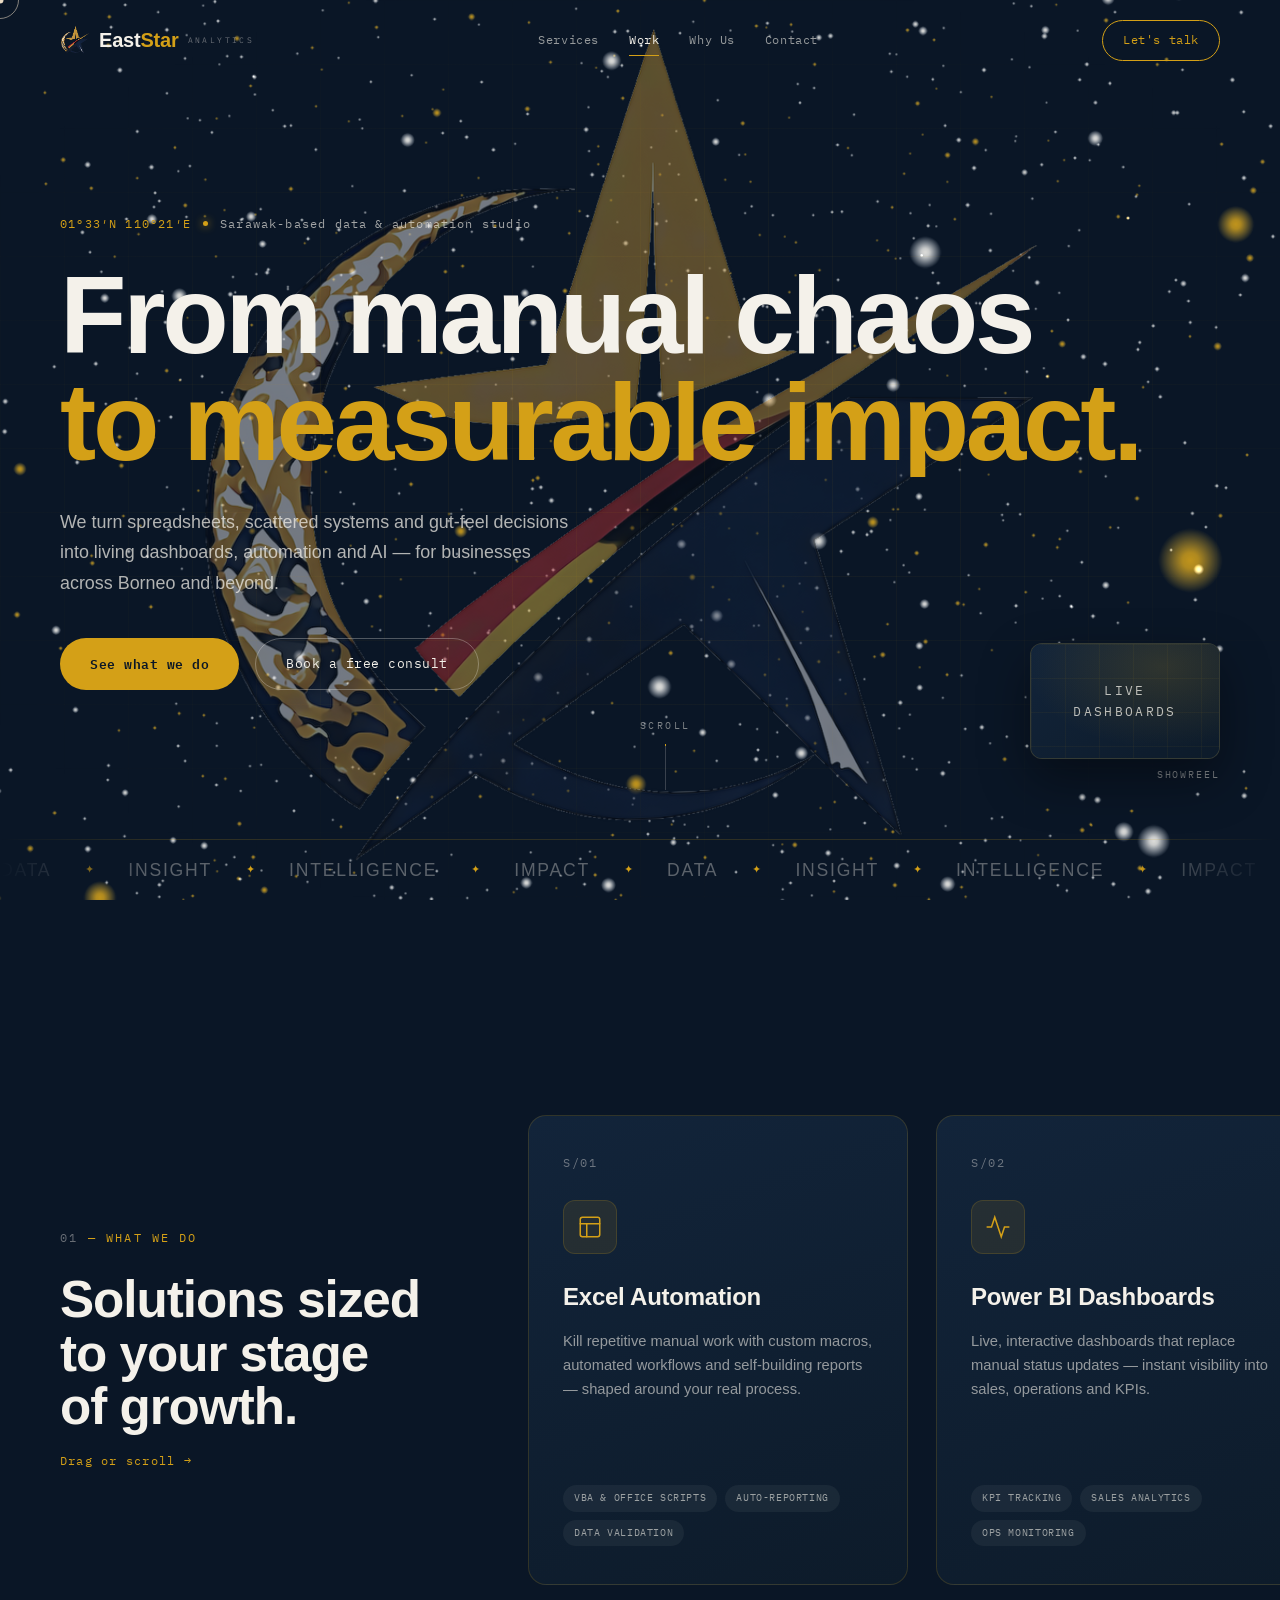
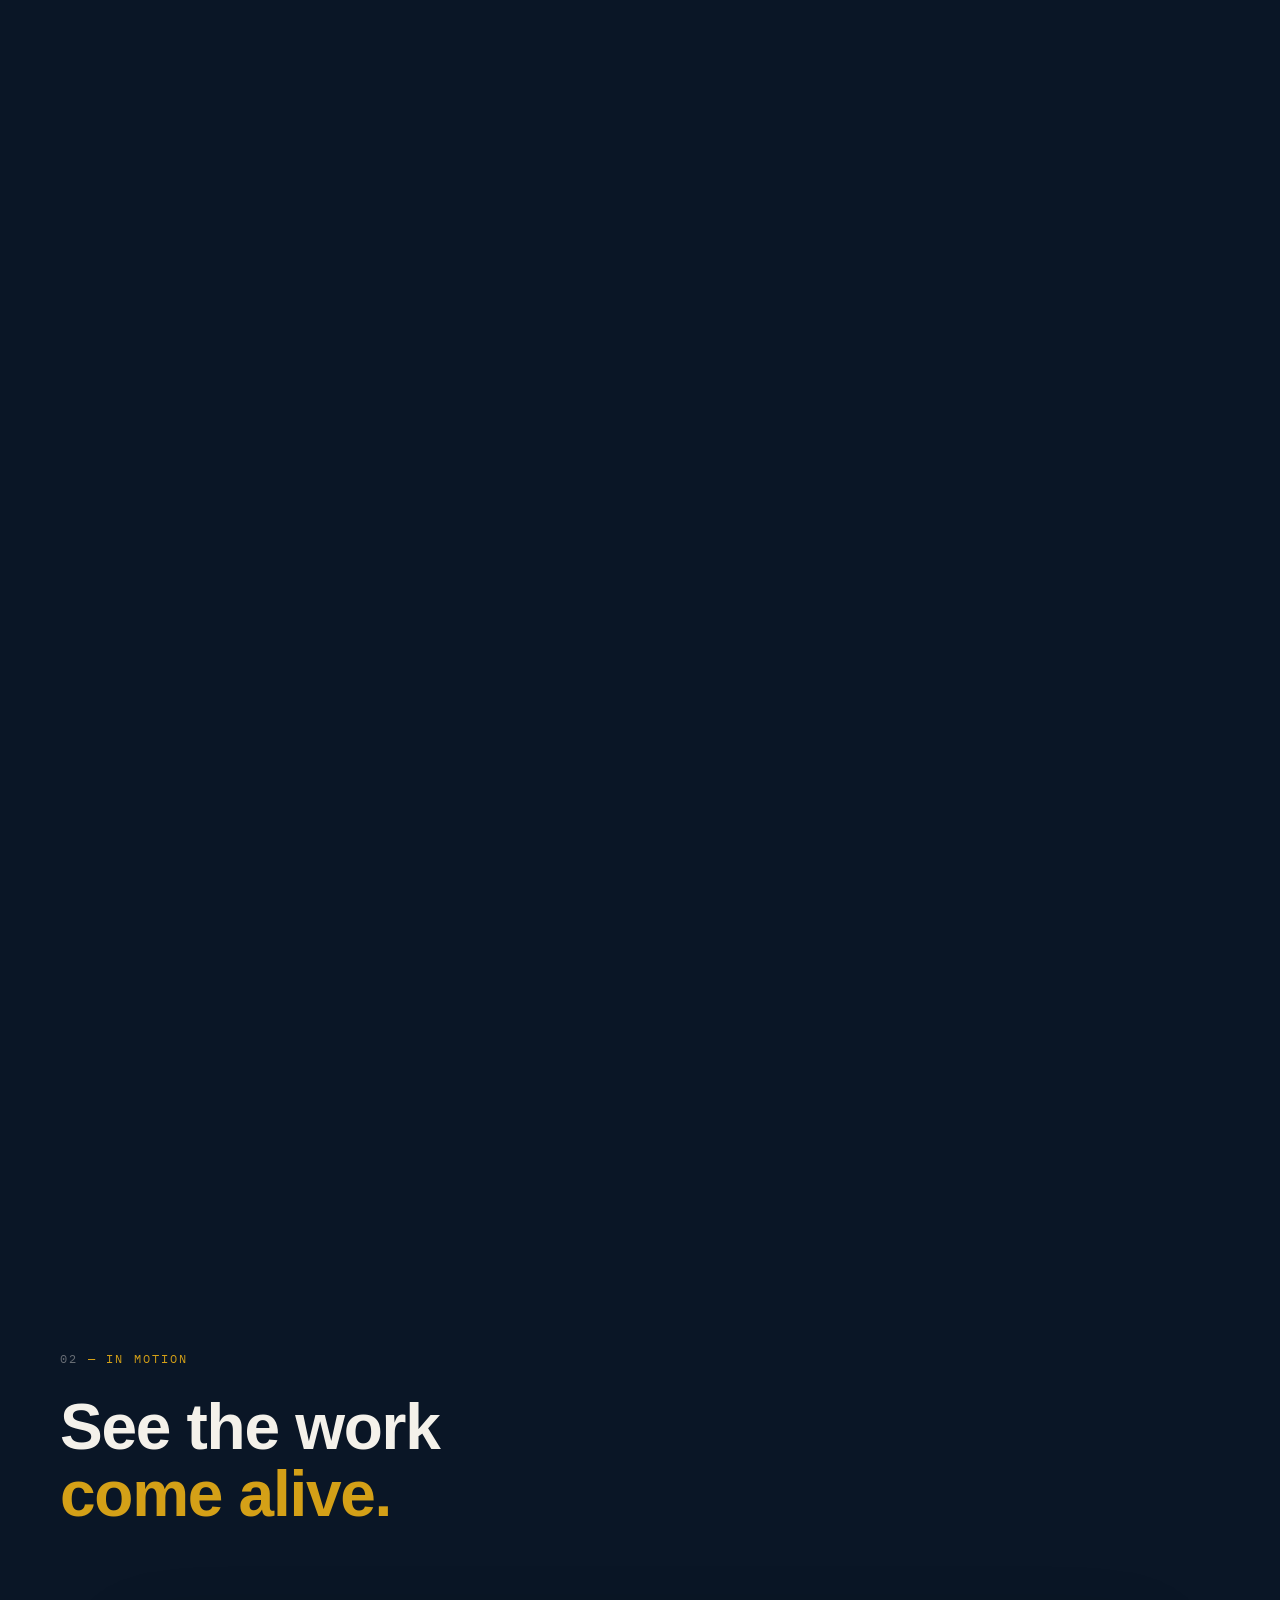
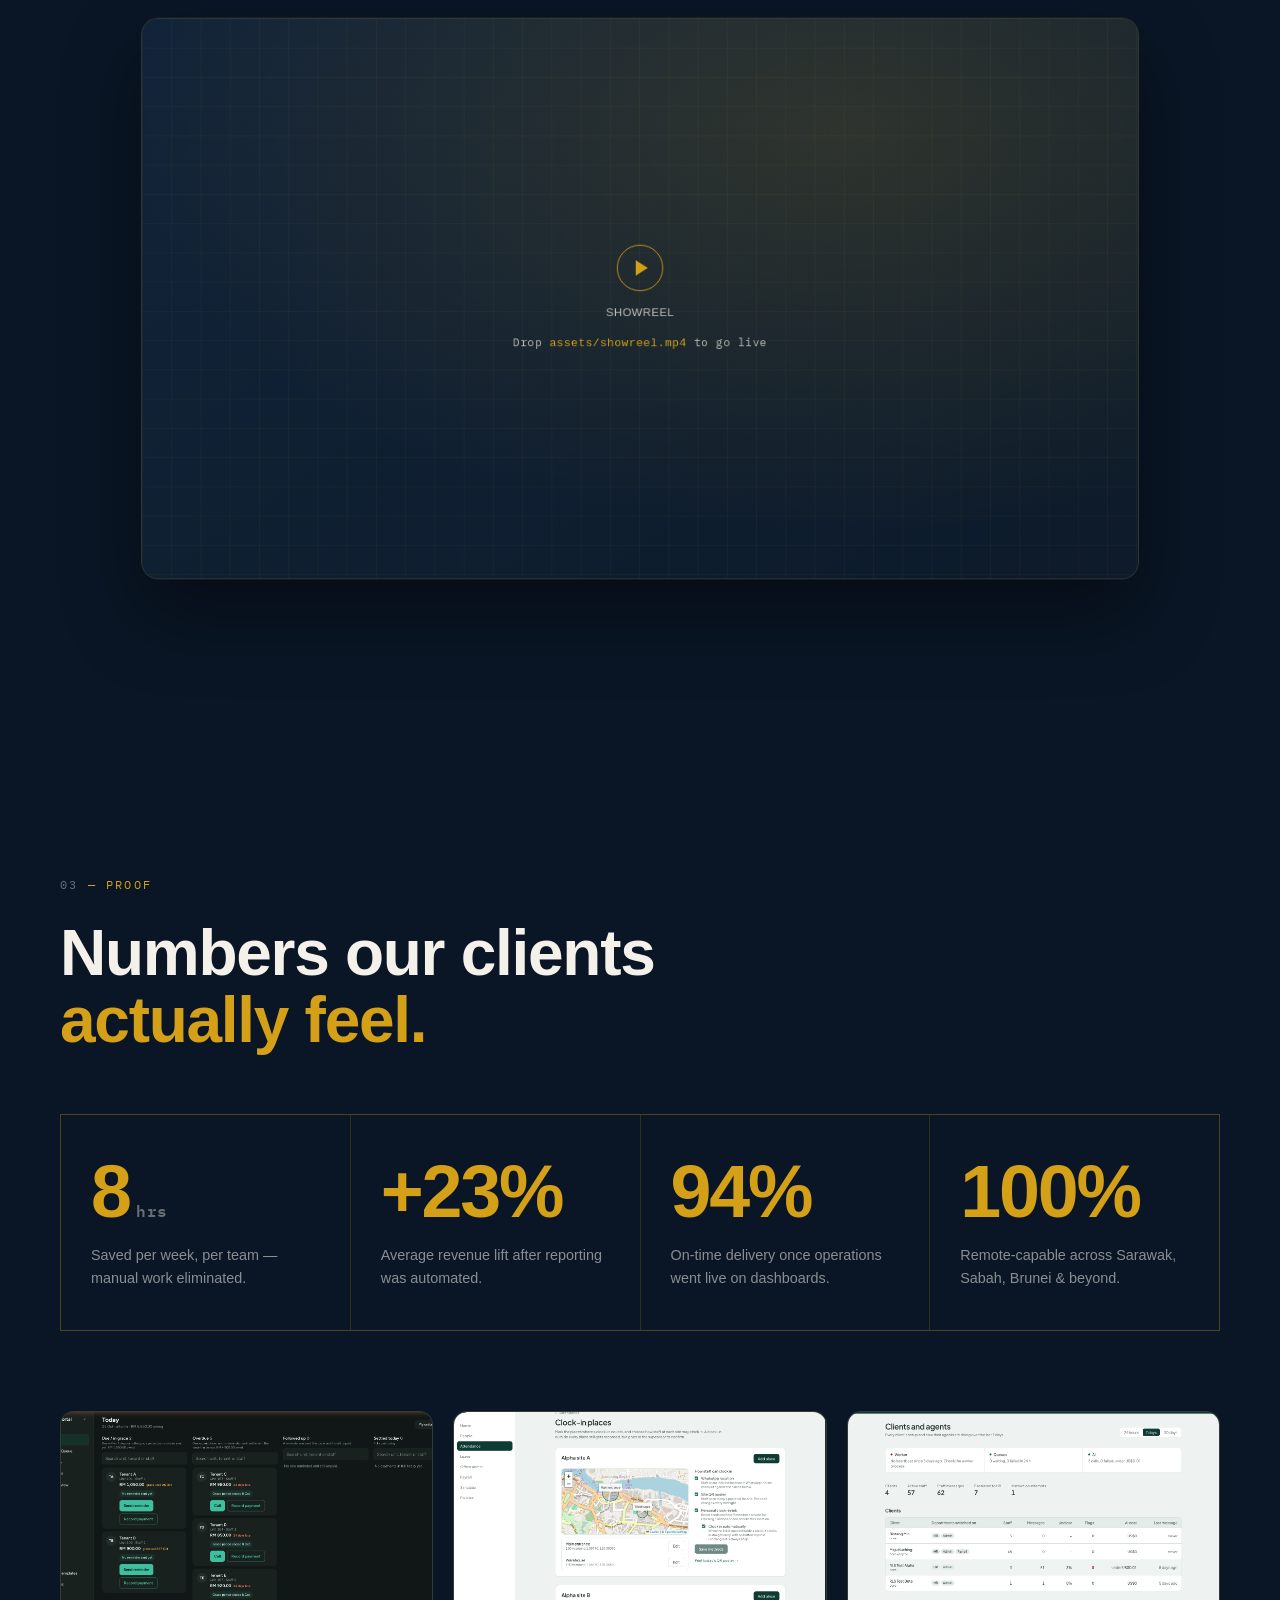
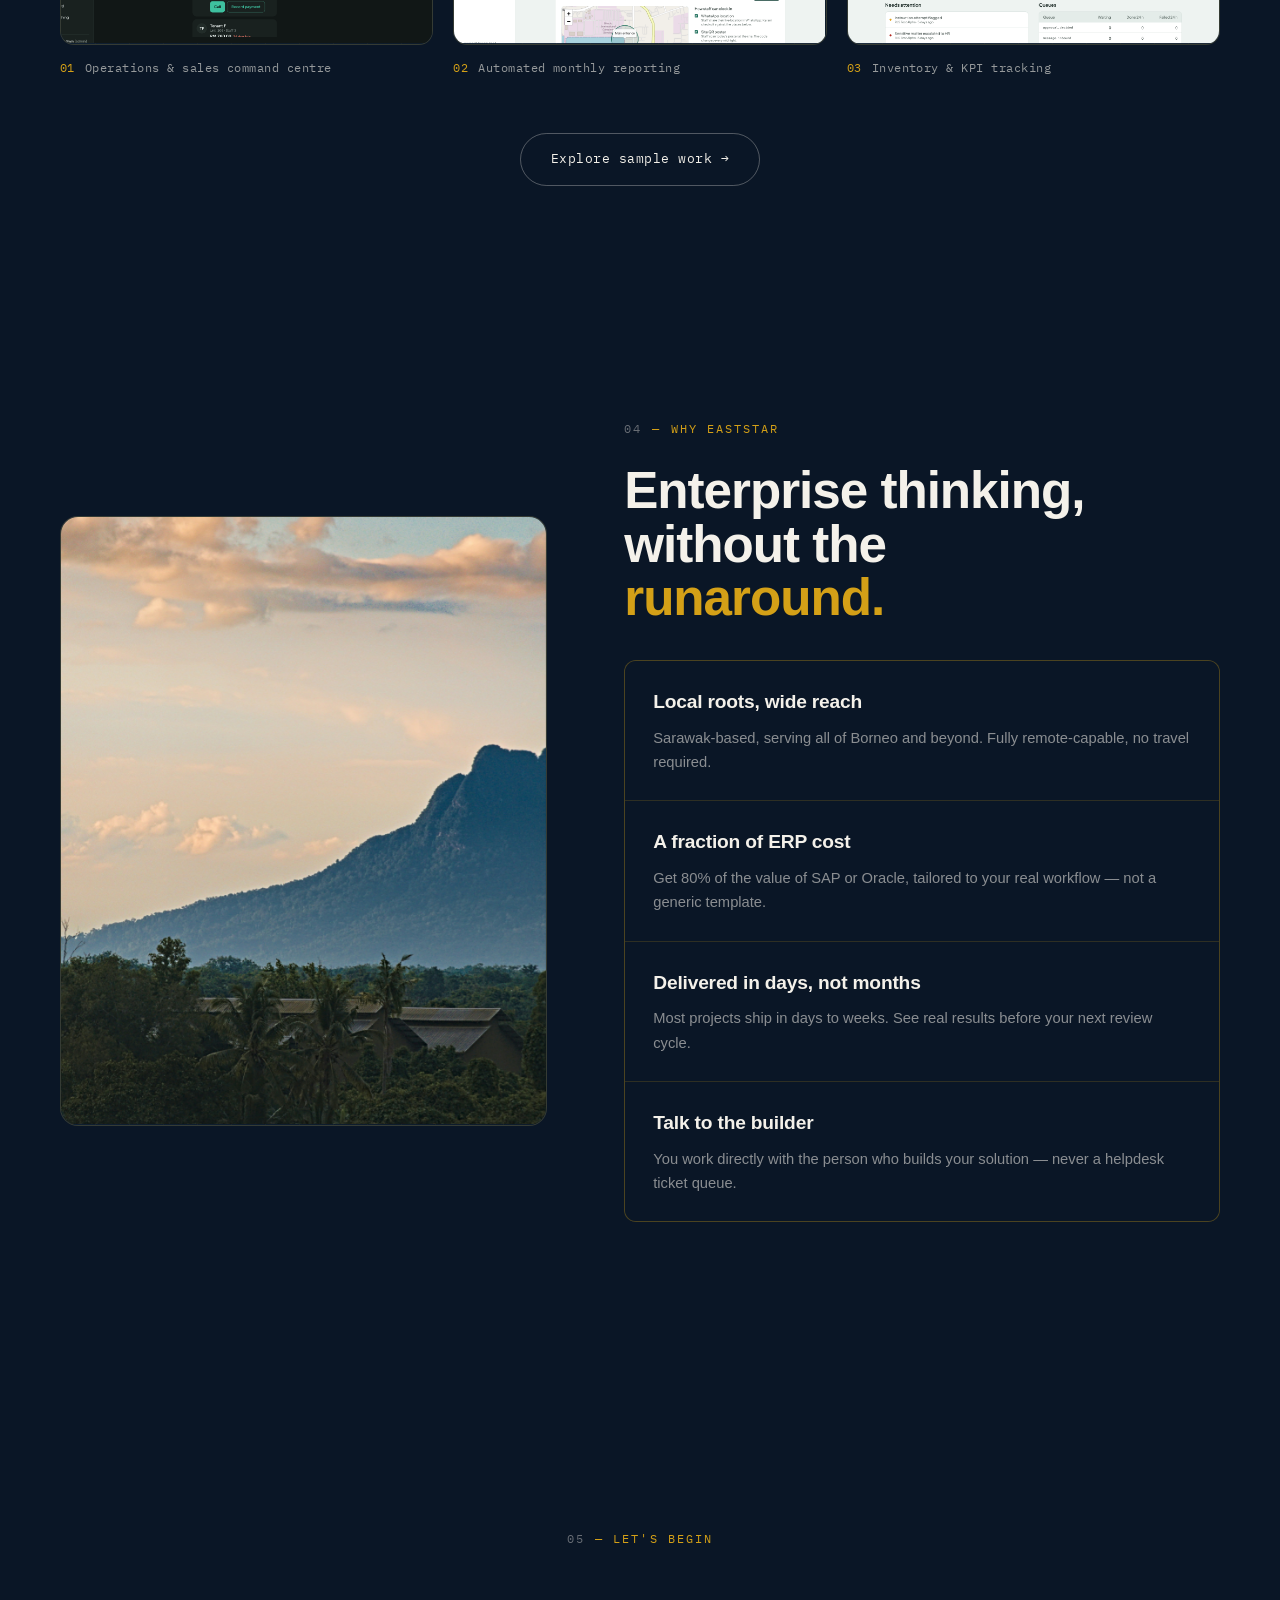
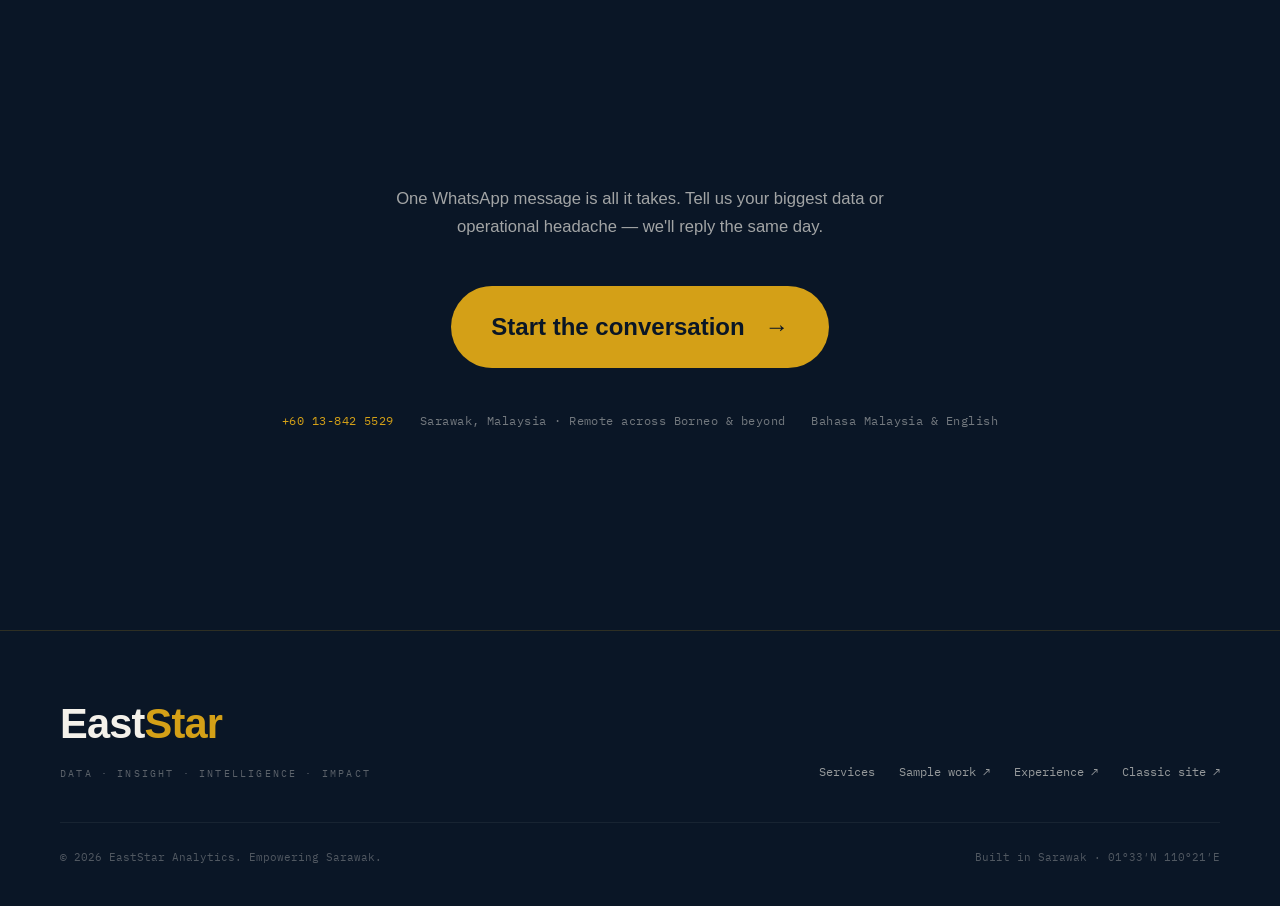
==== commit 16bf2c09: "Rebuild main landing page as award-style WebGL + kinetic experience Replace the classic homepage wit" ====
--- a/index.html
+++ b/index.html
@@ -3,678 +3,339 @@
 <head>
   <meta charset="UTF-8" />
   <meta name="viewport" content="width=device-width, initial-scale=1.0" />
-  <title>EastStar Analytics | Business Automation & Data Consulting — Borneo, Malaysia & Beyond</title>
-  <meta name="description" content="EastStar Analytics is a Sarawak-based team helping SMEs across Borneo, Malaysia, and Indonesia automate Excel work, build Power BI dashboards, and improve business reporting." />
-  <meta name="keywords" content="Excel automation Sarawak, Power BI Kuching, business intelligence Borneo, SME data consultant Malaysia, dashboard Sabah Brunei Labuan, data consulting Indonesia" />
-  <meta property="og:title" content="EastStar Analytics | Empowering Sarawak. Driving Excellence." />
-  <meta property="og:description" content="Data · Insight · Intelligence · Impact. We automate reporting, build dashboards, and save you time — wherever you are in Borneo or Malaysia." />
+  <title>EastStar Analytics — Data, Automation & Dashboards | Sarawak, Borneo</title>
+  <meta name="description" content="EastStar Analytics is a Sarawak-based data & automation studio. We turn manual chaos into live dashboards, automation and AI — for SMEs across Borneo and beyond." />
+  <meta name="keywords" content="Excel automation Sarawak, Power BI Kuching, data consulting Borneo, dashboards Malaysia, AI automation SME" />
+  <meta property="og:title" content="EastStar Analytics — From manual chaos to measurable impact" />
+  <meta property="og:description" content="Data · Insight · Intelligence · Impact. A Sarawak data & automation studio for Borneo's SMEs." />
+  <meta property="og:type" content="website" />
 
   <link rel="preconnect" href="https://fonts.googleapis.com" />
   <link rel="preconnect" href="https://fonts.gstatic.com" crossorigin />
-  <link href="https://fonts.googleapis.com/css2?family=Montserrat:ital,wght@0,400;0,500;0,600;0,700;0,800;0,900;1,400&family=Syne:wght@600;700;800&family=IBM+Plex+Mono:wght@400;500;600&display=swap" rel="stylesheet" />
-
-  <link rel="stylesheet" href="style.css" />
+  <link rel="preconnect" href="https://api.fontshare.com" crossorigin />
+  <link href="https://api.fontshare.com/v2/css?f[]=clash-display@400,500,600,700&f[]=general-sans@400,500,600&display=swap" rel="stylesheet" />
+  <link href="https://fonts.googleapis.com/css2?family=IBM+Plex+Mono:wght@400;500;600&display=swap" rel="stylesheet" />
+
+  <link rel="stylesheet" href="home.css" />
 </head>
 <body>
 
-<div class="scroll-progress" aria-hidden="true"></div>
-
-<!-- NAV -->
-<nav>
-  <a href="#hero" class="nav-logo">
-      <img class="nav-logo-img" src="[data-uri]" alt="EastStar Analytics" style="height:48px; width:auto; display:block;" />
-    </a>
-  <div class="nav-links">
-    <a href="#services">Services</a>
-    <a href="#expanding">Expanding</a>
-    <a href="#why">Why Us</a>
-    <a href="#process">Process</a>
-    <a href="samples.html">Samples</a>
-    <a href="#contact">Contact</a>
-    <a href="experience.html" class="nav-exp">Experience ↗</a>
-    <a href="https://wa.me/60138425529?text=Hi%2C%20I%27d%20like%20to%20know%20more%20about%20EastStar%20Analytics" class="nav-cta" target="_blank" rel="noopener">   WhatsApp Us</a>
+<!-- ░░ PRELOADER ░░ -->
+<div class="preloader" id="preloader">
+  <div class="pre-inner">
+    <div class="pre-mark"><img src="logo-mark.png" alt="EastStar Analytics" /></div>
+    <div class="pre-meta">
+      <span class="pre-label">EASTSTAR ANALYTICS</span>
+      <span class="pre-sub">Sarawak · Borneo · Beyond</span>
+    </div>
+    <div class="pre-bar"><div class="pre-bar-fill" id="preBarFill"></div></div>
+    <div class="pre-count"><span id="preCount">0</span><span class="pre-pct">%</span></div>
   </div>
-  <div class="nav-mobile">
-    <a href="https://wa.me/60138425529?text=Hi%2C%20I%27d%20like%20to%20know%20more%20about%20EastStar%20Analytics" target="_blank" rel="noopener">   WhatsApp</a>
-  </div>
-</nav>
-
-<!-- HERO -->
-<section id="hero">
-  <div class="hero-3d" aria-hidden="true">
-    <div class="hero-3d-stage">
-      <img src="logo-mark.png" class="emblem-3d" alt="" />
-      <div class="orbit orbit-1"></div>
-      <div class="orbit orbit-2"></div>
-    </div>
-  </div>
-  <div class="hero-stars" aria-hidden="true"></div>
-  <div class="hero-coords" aria-hidden="true">01°33′N · 110°21′E — KUCHING, SARAWAK</div>
-  <div class="hero-inner">
+  <button class="pre-skip" id="preSkip">Skip intro →</button>
+</div>
+
+<!-- ░░ CUSTOM CURSOR ░░ -->
+<div class="cursor" id="cursor" aria-hidden="true">
+  <div class="cursor-dot"></div>
+  <div class="cursor-ring"></div>
+  <span class="cursor-label"></span>
+</div>
+
+<!-- ░░ SCROLL PROGRESS ░░ -->
+<div class="scroll-rail" aria-hidden="true"><div class="scroll-rail-fill" id="scrollRailFill"></div></div>
+
+<!-- ░░ NAV ░░ -->
+<header class="exp-nav" id="expNav">
+  <a href="#top" class="exp-brand" data-cursor="brand">
+    <img src="logo-mark.png" alt="" class="brand-mark" aria-hidden="true" />
+    <span class="brand-word"><span class="brand-east">East</span><span class="brand-star">Star</span></span>
+    <span class="brand-tag">ANALYTICS</span>
+  </a>
+  <nav class="exp-menu" aria-label="Primary">
+    <a href="#services" data-nav>Services</a>
+    <a href="#work" data-nav>Work</a>
+    <a href="#why" data-nav>Why Us</a>
+    <a href="#contact" data-nav>Contact</a>
+  </nav>
+  <a href="https://wa.me/60138425529?text=Hi%2C%20I%27d%20like%20to%20know%20more%20about%20EastStar%20Analytics" target="_blank" rel="noopener" class="exp-cta" data-cursor="cta" data-magnetic><span>Let's talk</span></a>
+  <button class="exp-burger" id="expBurger" aria-label="Open menu" aria-expanded="false"><span></span><span></span></button>
+</header>
+
+<!-- ░░ MOBILE MENU ░░ -->
+<div class="mobile-menu" id="mobileMenu">
+  <a href="#services" data-mnav>Services</a>
+  <a href="#work" data-mnav>Work</a>
+  <a href="#why" data-mnav>Why Us</a>
+  <a href="#contact" data-mnav>Contact</a>
+  <a href="https://wa.me/60138425529" target="_blank" rel="noopener" class="mobile-wa">WhatsApp Us</a>
+</div>
+
+<main id="top">
+
+  <!-- ░░ HERO ░░ -->
+  <section class="hero" id="hero">
+    <canvas class="hero-canvas" id="heroCanvas" aria-hidden="true"></canvas>
+    <div class="hero-grid" aria-hidden="true"></div>
+
     <div class="hero-content">
-      <div class="hero-badge">Proudly from Sarawak · Serving Borneo & Beyond</div>
-      <h1 class="hero-headline">Stop Drowning in <span class="gold">Manual Work</span></h1>
-      <div class="hero-divider"></div>
-      <p class="hero-sub">We help SMEs across Sarawak, Borneo, and Malaysia eliminate manual work, automate reporting, and unlock real business insight — from Excel and Power BI all the way to AI automation and enterprise data platforms.</p>
-      <div class="hero-btns">
-        <a href="https://wa.me/60138425529?text=Hi%2C%20I%27d%20like%20to%20book%20a%20free%20consultation%20with%20EastStar%20Analytics" class="btn-wa" target="_blank" rel="noopener">
-          <svg width="18" height="18" viewBox="0 0 24 24" fill="currentColor"><path d="M17.472 14.382c-.297-.149-1.758-.867-2.03-.967-.273-.099-.471-.148-.67.15-.197.297-.767.966-.94 1.164-.173.199-.347.223-.644.075-.297-.15-1.255-.463-2.39-1.475-.883-.788-1.48-1.761-1.653-2.059-.173-.297-.018-.458.13-.606.134-.133.298-.347.446-.52.149-.174.198-.298.298-.497.099-.198.05-.371-.025-.52-.075-.149-.669-1.612-.916-2.207-.242-.579-.487-.5-.669-.51-.173-.008-.371-.01-.57-.01-.198 0-.52.074-.792.372-.272.297-1.04 1.016-1.04 2.479 0 1.462 1.065 2.875 1.213 3.074.149.198 2.096 3.2 5.077 4.487.709.306 1.262.489 1.694.625.712.227 1.36.195 1.871.118.571-.085 1.758-.719 2.006-1.413.248-.694.248-1.289.173-1.413-.074-.124-.272-.198-.57-.347z"/><path d="M12 0C5.373 0 0 5.373 0 12c0 2.116.554 4.103 1.523 5.825L.036 23.142a.75.75 0 0 0 .918.918l5.317-1.487A11.945 11.945 0 0 0 12 24c6.627 0 12-5.373 12-12S18.627 0 12 0zm0 21.75a9.75 9.75 0 0 1-4.964-1.358l-.356-.213-3.684 1.03 1.03-3.684-.213-.356A9.75 9.75 0 1 1 12 21.75z"/></svg>
-          WhatsApp Us Now
-        </a>
-        <a href="#contact" class="btn-gold">Book Free Consultation → </a>
-      </div>
-      <div class="hero-trust">
-        <div class="trust-item">
-          <div class="trust-check"><svg viewBox="0 0 10 10" fill="none" stroke="currentColor" stroke-width="2"><polyline points="2 5 4 7 8 3"/></svg></div>
-          Based in Sarawak
-        </div>
-        <div class="trust-item">
-          <div class="trust-check"><svg viewBox="0 0 10 10" fill="none" stroke="currentColor" stroke-width="2"><polyline points="2 5 4 7 8 3"/></svg></div>
-          Serving Borneo & Peninsula
-        </div>
-        <div class="trust-item">
-          <div class="trust-check"><svg viewBox="0 0 10 10" fill="none" stroke="currentColor" stroke-width="2"><polyline points="2 5 4 7 8 3"/></svg></div>
-          Remote-Friendly
-        </div>
-      </div>
-    </div>
-
-    <!-- HERO VISUAL -->
-    <div class="hero-visual">
-      <div class="float-tag float-tag-1">
-        <div class="float-icon fi-gold">
-          <svg width="15" height="15" viewBox="0 0 24 24" fill="none" stroke="#D4A017" stroke-width="2.5"><polyline points="22 7 13.5 15.5 8.5 10.5 2 17"/><polyline points="16 7 22 7 22 13"/></svg>
-        </div>
-        <div>
-          <span class="ft-label">Revenue +23%</span>
-          <span class="ft-sub">After automation</span>
-        </div>
-      </div>
-
-      <div class="dashboard-card">
-        <div class="card-header">
-          <span class="card-title">Operations Dashboard</span>
-          <span class="card-badge">●  Live</span>
-        </div>
-        <div class="kpi-row">
-          <div class="kpi-box">
-            <div class="kpi-label">Revenue</div>
-            <div class="kpi-val" data-count="284" data-prefix="RM " data-suffix="k">RM 284k</div>
-            <div class="kpi-delta up">↑  18%</div>
-          </div>
-          <div class="kpi-box">
-            <div class="kpi-label">Orders</div>
-            <div class="kpi-val" data-count="1042" data-comma="true">1,042</div>
-            <div class="kpi-delta up">↑  7%</div>
-          </div>
-          <div class="kpi-box">
-            <div class="kpi-label">On-Time</div>
-            <div class="kpi-val" data-count="94" data-suffix="%">94%</div>
-            <div class="kpi-delta dn">↓  2%</div>
-          </div>
-        </div>
-        <div class="bar-chart">
-          <div class="bar" style="height:42%"></div>
-          <div class="bar" style="height:58%"></div>
-          <div class="bar" style="height:38%"></div>
-          <div class="bar" style="height:72%"></div>
-          <div class="bar" style="height:52%"></div>
-          <div class="bar" style="height:83%"></div>
-          <div class="bar" style="height:63%"></div>
-          <div class="bar" style="height:88%"></div>
-          <div class="bar" style="height:68%"></div>
-          <div class="bar" style="height:100%"></div>
-        </div>
-        <div class="mini-legend">
-          <div class="legend-item"><div class="legend-dot" style="background:#1B365D"></div>Monthly Revenue</div>
-          <div class="legend-item"><div class="legend-dot" style="background:#D4A017"></div>Target</div>
-        </div>
-      </div>
-
-      <div class="float-tag float-tag-2">
-        <div class="float-icon fi-blue">
-          <svg width="15" height="15" viewBox="0 0 24 24" fill="none" stroke="#D4A017" stroke-width="2.5"><circle cx="12" cy="12" r="10"/><polyline points="12 6 12 12 16 14"/></svg>
-        </div>
-        <div>
-          <span class="ft-label">8 hrs saved/week</span>
-          <span class="ft-sub">Manual work eliminated</span>
-        </div>
-      </div>
-    </div>
-  </div>
-</section>
-
-<!-- DATA · INSIGHT · INTELLIGENCE · IMPACT STRIP -->
-<section id="pillars" style="padding:0">
-  <div class="pillars-track">
-    <div class="pillars-group">
-      <div class="pillar-item"><div class="pillar-num">01</div><div class="pillar-text">Data</div></div>
-      <div class="pillar-item"><div class="pillar-num">02</div><div class="pillar-text">Insight</div></div>
-      <div class="pillar-item"><div class="pillar-num">03</div><div class="pillar-text">Intelligence</div></div>
-      <div class="pillar-item"><div class="pillar-num">04</div><div class="pillar-text">Impact</div></div>
-    </div>
-    <div class="pillars-group" aria-hidden="true">
-      <div class="pillar-item"><div class="pillar-num">01</div><div class="pillar-text">Data</div></div>
-      <div class="pillar-item"><div class="pillar-num">02</div><div class="pillar-text">Insight</div></div>
-      <div class="pillar-item"><div class="pillar-num">03</div><div class="pillar-text">Intelligence</div></div>
-      <div class="pillar-item"><div class="pillar-num">04</div><div class="pillar-text">Impact</div></div>
-    </div>
-    <div class="pillars-group" aria-hidden="true">
-      <div class="pillar-item"><div class="pillar-num">01</div><div class="pillar-text">Data</div></div>
-      <div class="pillar-item"><div class="pillar-num">02</div><div class="pillar-text">Insight</div></div>
-      <div class="pillar-item"><div class="pillar-num">03</div><div class="pillar-text">Intelligence</div></div>
-      <div class="pillar-item"><div class="pillar-num">04</div><div class="pillar-text">Impact</div></div>
-    </div>
-    <div class="pillars-group" aria-hidden="true">
-      <div class="pillar-item"><div class="pillar-num">01</div><div class="pillar-text">Data</div></div>
-      <div class="pillar-item"><div class="pillar-num">02</div><div class="pillar-text">Insight</div></div>
-      <div class="pillar-item"><div class="pillar-num">03</div><div class="pillar-text">Intelligence</div></div>
-      <div class="pillar-item"><div class="pillar-num">04</div><div class="pillar-text">Impact</div></div>
-    </div>
-  </div>
-</section>
-
-<!-- SERVICES -->
-<section id="services">
-  <div class="section-inner">
-    <p class="section-label reveal">01 / What We Do</p>
-    <h2 class="section-title reveal reveal-delay-1">The right solution for <span class="gold">your level of growth</span></h2>
-    <p class="section-sub reveal reveal-delay-2">Whether you're cleaning up manual processes or scaling to an enterprise data platform — we meet you where you are.</p>
-
-    <div class="services-grid">
-      <div class="service-card reveal">
-        <div class="service-icon">
-          <svg viewBox="0 0 24 24" fill="none" stroke="currentColor" stroke-width="2" stroke-linecap="round"><rect x="3" y="3" width="18" height="18" rx="2"/><path d="M3 9h18M9 21V9"/></svg>
-        </div>
-        <div class="service-name">Excel Automation</div>
-        <div class="service-desc">Eliminate repetitive manual work with custom macros, automated workflows, and smart reporting templates built around your actual processes.</div>
-        <div class="service-tags">
-          <span class="tag">VBA Macros</span>
-          <span class="tag">Auto-Reports</span>
-          <span class="tag">Data Validation</span>
-        </div>
-      </div>
-      <div class="service-card reveal reveal-delay-1">
-        <div class="service-icon">
-          <svg viewBox="0 0 24 24" fill="none" stroke="currentColor" stroke-width="2" stroke-linecap="round"><polyline points="22 12 18 12 15 21 9 3 6 12 2 12"/></svg>
-        </div>
-        <div class="service-name">Power BI Dashboards</div>
-        <div class="service-desc">Live, interactive dashboards that replace manual status updates — giving your team instant visibility into KPIs, sales, and operations.</div>
-        <div class="service-tags">
-          <span class="tag">KPI Tracking</span>
-          <span class="tag">Sales Analytics</span>
-          <span class="tag">Operations</span>
-        </div>
-      </div>
-      <div class="service-card reveal reveal-delay-2">
-        <div class="service-icon">
-          <svg viewBox="0 0 24 24" fill="none" stroke="currentColor" stroke-width="2" stroke-linecap="round"><ellipse cx="12" cy="5" rx="9" ry="3"/><path d="M21 12c0 1.66-4 3-9 3s-9-1.34-9-3"/><path d="M3 5v14c0 1.66 4 3 9 3s9-1.34 9-3V5"/></svg>
-        </div>
-        <div class="service-name">Data Intelligence Platform</div>
-        <div class="service-desc">For businesses ready to scale beyond spreadsheets — we design and implement modern data platforms including Databricks, so your data is centralised, governed, and analytics-ready.</div>
-        <div class="service-tags">
-          <span class="tag">Databricks</span>
-          <span class="tag">Data Lakehouse</span>
-          <span class="tag">BI Strategy</span>
-        </div>
-      </div>
-      <div class="service-card reveal reveal-delay-3">
-        <div class="service-icon">
-          <svg viewBox="0 0 24 24" fill="none" stroke="currentColor" stroke-width="2" stroke-linecap="round"><path d="M12 2a10 10 0 1 0 10 10"/><path d="M12 12l4-4"/><circle cx="18" cy="6" r="3"/></svg>
-        </div>
-        <div class="service-name">AI Automation</div>
-        <div class="service-desc">Put AI to work on the tedious stuff — document processing, report generation, data extraction — so your team focuses on decisions, not data entry.</div>
-        <div class="service-tags">
-          <span class="tag">Doc Processing</span>
-          <span class="tag">Auto-Summaries</span>
-          <span class="tag">Smart Reports</span>
-        </div>
-      </div>
-    </div>
-
-    <div class="services-cta reveal reveal-delay-2">
-      <div class="services-cta-text">
-        <strong>Want to see it for real?</strong>
-        <span>Explore a full messy-Excel → live-dashboard rebuild, plus an AI that writes your monthly business brief — all on sample data.</span>
-      </div>
-      <a href="samples.html" class="btn-showcase">See our sample work →</a>
-    </div>
-  </div>
-</section>
-
-<!-- EXPANDING SERVICES -->
-<section id="expanding">
-  <div class="section-inner">
-    <p class="section-label reveal">02 / What's Coming</p>
-    <h2 class="section-title reveal reveal-delay-1">Built for <span class="gold">Sarawak's unique market</span></h2>
-    <p class="section-sub reveal reveal-delay-2">We're expanding our services to meet the real needs of Borneo's SMEs — local software, local grants, local workflows.</p>
-
-    <div class="services-grid">
-
-      <div class="service-card reveal">
-        <div class="service-icon">
-          <svg viewBox="0 0 24 24" fill="none" stroke="currentColor" stroke-width="2" stroke-linecap="round"><path d="M21 15a2 2 0 0 1-2 2H7l-4 4V5a2 2 0 0 1 2-2h14a2 2 0 0 1 2 2z"/></svg>
-        </div>
-        <div class="service-name">WhatsApp &amp; Telegram Business Bots</div>
-        <div class="service-desc">Get daily sales summaries, inventory alerts, and KPI updates delivered straight to your WhatsApp or Telegram group — no app, no login, just instant insight where your team already works.</div>
-        <div class="service-tags">
-          <span class="tag">WhatsApp</span>
-          <span class="tag">Telegram</span>
-          <span class="tag">Auto-Alerts</span>
-        </div>
-      </div>
-
-      <div class="service-card reveal reveal-delay-1">
-        <div class="service-icon">
-          <svg viewBox="0 0 24 24" fill="none" stroke="currentColor" stroke-width="2" stroke-linecap="round"><rect x="2" y="3" width="20" height="14" rx="2"/><path d="M8 21h8M12 17v4"/></svg>
-        </div>
-        <div class="service-name">Google Looker Studio Dashboards</div>
-        <div class="service-desc">A powerful alternative to Power BI for businesses already on Google Workspace. Affordable, cloud-native dashboards that connect directly to Sheets, Drive, and other Google data sources.</div>
-        <div class="service-tags">
-          <span class="tag">Google Workspace</span>
-          <span class="tag">Free Tier</span>
-          <span class="tag">Cloud Dashboards</span>
-        </div>
-      </div>
-
-      <div class="service-card reveal reveal-delay-2">
-        <div class="service-icon">
-          <svg viewBox="0 0 24 24" fill="none" stroke="currentColor" stroke-width="2" stroke-linecap="round"><path d="M14 2H6a2 2 0 0 0-2 2v16a2 2 0 0 0 2 2h12a2 2 0 0 0 2-2V8z"/><polyline points="14 2 14 8 20 8"/><line x1="16" y1="13" x2="8" y2="13"/><line x1="16" y1="17" x2="8" y2="17"/></svg>
-        </div>
-        <div class="service-name">Local Software Integration</div>
-        <div class="service-desc">Connect your existing QNE, SQL Accounting, or StoreHub data to meaningful dashboards and reports. We bridge the gap between your local tools and real business insight.</div>
-        <div class="service-tags">
-          <span class="tag">QNE</span>
-          <span class="tag">SQL Accounting</span>
-          <span class="tag">StoreHub</span>
-        </div>
-      </div>
-
-      <div class="service-card reveal reveal-delay-3">
-        <div class="service-icon">
-          <svg viewBox="0 0 24 24" fill="none" stroke="currentColor" stroke-width="2" stroke-linecap="round"><path d="M12 22s8-4 8-10V5l-8-3-8 3v7c0 6 8 10 8 10z"/></svg>
-        </div>
-        <div class="service-name">Sarawak Grant Report Templates</div>
-        <div class="service-desc">Applying for SEDC, TERAJU, or SME Corp grants? We help you prepare structured financial and performance reports that meet grant documentation requirements — saving time and increasing approval confidence.</div>
-        <div class="service-tags">
-          <span class="tag">SEDC</span>
-          <span class="tag">TERAJU</span>
-          <span class="tag">SME Corp</span>
-        </div>
-      </div>
-
-      <div class="service-card reveal">
-        <div class="service-icon">
-          <svg viewBox="0 0 24 24" fill="none" stroke="currentColor" stroke-width="2" stroke-linecap="round"><path d="M17 21v-2a4 4 0 0 0-4-4H5a4 4 0 0 0-4 4v2"/><circle cx="9" cy="7" r="4"/><path d="M23 21v-2a4 4 0 0 0-3-3.87"/><path d="M16 3.13a4 4 0 0 1 0 7.75"/></svg>
-        </div>
-        <div class="service-name">SME Training Workshops</div>
-        <div class="service-desc">Half-day or full-day data literacy sessions for business owners and teams — in Kuching or online. Partnering with co-working spaces, chambers of commerce, and SME associations across Sarawak.</div>
-        <div class="service-tags">
-          <span class="tag">In-Person</span>
-          <span class="tag">Online</span>
-          <span class="tag">Kuching</span>
-        </div>
-      </div>
-
-      <div class="service-card reveal reveal-delay-1">
-        <div class="service-icon">
-          <svg viewBox="0 0 24 24" fill="none" stroke="currentColor" stroke-width="2" stroke-linecap="round"><path d="M6 2L3 6v14a2 2 0 0 0 2 2h14a2 2 0 0 0 2-2V6l-3-4z"/><line x1="3" y1="6" x2="21" y2="6"/><path d="M16 10a4 4 0 0 1-8 0"/></svg>
-        </div>
-        <div class="service-name">E-Commerce Analytics</div>
-        <div class="service-desc">Turn your Shopee, Lazada, or TikTok Shop data into actionable insight. Understand your bestsellers, return rates, peak periods, and customer trends — without drowning in raw exports.</div>
-        <div class="service-tags">
-          <span class="tag">Shopee</span>
-          <span class="tag">Lazada</span>
-          <span class="tag">TikTok Shop</span>
-        </div>
-      </div>
-
-      <div class="service-card reveal reveal-delay-2">
-        <div class="service-icon">
-          <svg viewBox="0 0 24 24" fill="none" stroke="currentColor" stroke-width="2" stroke-linecap="round"><rect x="2" y="7" width="20" height="14" rx="2"/><path d="M16 7V5a2 2 0 0 0-2-2h-4a2 2 0 0 0-2 2v2"/><line x1="12" y1="12" x2="12" y2="16"/><line x1="10" y1="14" x2="14" y2="14"/></svg>
-        </div>
-        <div class="service-name">HR &amp; Payroll Reporting</div>
-        <div class="service-desc">Track leave, overtime, and payroll summaries in clean automated reports — aligned with Malaysian labour law (EA 1955) and built around EPF and SOCSO reporting requirements.</div>
-        <div class="service-tags">
-          <span class="tag">EA 1955</span>
-          <span class="tag">EPF / SOCSO</span>
-          <span class="tag">Leave Tracking</span>
-        </div>
-      </div>
-
-      <div class="service-card reveal reveal-delay-3">
-        <div class="service-icon">
-          <svg viewBox="0 0 24 24" fill="none" stroke="currentColor" stroke-width="2" stroke-linecap="round"><ellipse cx="12" cy="5" rx="9" ry="3"/><path d="M21 12c0 1.66-4 3-9 3s-9-1.34-9-3"/><path d="M3 5v14c0 1.66 4 3 9 3s9-1.34 9-3V5"/></svg>
-        </div>
-        <div class="service-name">Lightweight Database Setup</div>
-        <div class="service-desc">Stop tracking orders, clients, and inventory in messy spreadsheets. We set up structured, easy-to-use databases using Airtable or smart Google Sheets — no IT department needed.</div>
-        <div class="service-tags">
-          <span class="tag">Airtable</span>
-          <span class="tag">Google Sheets</span>
-          <span class="tag">No-Code</span>
-        </div>
-      </div>
-
-    </div>
-
-    <div style="text-align:center; margin-top:2.5rem;">
-      <p style="color:rgba(255,255,255,0.5); font-size:0.92rem; margin-bottom:1.2rem;">Interested in any of these? We'd love to hear from you.</p>
-      <a href="#contact" class="btn-gold">Let's Talk &#x2192;</a>
-    </div>
-
-  </div>
-</section>
-<!-- END EXPANDING SERVICES -->
-
-<!-- WHY US -->
-<section id="why">
-  <div class="section-inner">
-    <p class="section-label reveal">03 / Why EastStar</p>
-    <h2 class="section-title reveal reveal-delay-1">Sarawak roots.<br><span class="gold">Regional reach.</span></h2>
-    <p class="section-sub reveal reveal-delay-2" style="color:rgba(255,255,255,0.5)">We understand the realities of running a business in Borneo. From quick-win automations to full data platform builds — our solutions are right-sized, priced fairly, and delivered without the enterprise runaround.</p>
-
-    <div class="why-grid">
-      <div class="why-item reveal">
-        <div class="why-num">01</div>
-        <div class="why-title"><svg class="why-icon-svg" viewBox="0 0 20 20" fill="none" xmlns="http://www.w3.org/2000/svg"><path d="M10 2a5.5 5.5 0 0 1 5.5 5.5c0 3.5-5.5 10.5-5.5 10.5S4.5 11 4.5 7.5A5.5 5.5 0 0 1 10 2z" stroke="#D4A017" stroke-width="1.5" fill="none"/><circle cx="10" cy="7.5" r="1.8" fill="#D4A017"/></svg>Local Roots, Wide Reach</div>
-        <div class="why-desc">Sarawak-based team. We serve clients across Borneo — Sabah, Brunei, Labuan — and beyond to Peninsular Malaysia and Indonesia. Fully remote-capable.</div>
-      </div>
-      <div class="why-item reveal reveal-delay-1">
-        <div class="why-num">02</div>
-        <div class="why-title"><svg class="why-icon-svg" viewBox="0 0 20 20" fill="none" xmlns="http://www.w3.org/2000/svg"><path d="M3 10.5L10.5 3H17v6.5l-7.5 7.5a1.5 1.5 0 0 1-2.1 0L3 12.6a1.5 1.5 0 0 1 0-2.1z" stroke="#D4A017" stroke-width="1.5" fill="none"/><circle cx="14" cy="7" r="1" fill="#D4A017"/></svg>Affordable vs ERP</div>
-        <div class="why-desc">Fraction of the cost of SAP or Oracle. Get 80% of the value with a solution tailored to your actual workflow — not a generic template.</div>
-      </div>
-      <div class="why-item reveal reveal-delay-2">
-        <div class="why-num">03</div>
-        <div class="why-title"><svg class="why-icon-svg" viewBox="0 0 20 20" fill="none" xmlns="http://www.w3.org/2000/svg"><path d="M11 2L4 11h6l-1 7 7-9h-6l1-7z" stroke="#D4A017" stroke-width="1.5" stroke-linejoin="round" fill="none"/></svg>Fast Delivery</div>
-        <div class="why-desc">Most projects delivered in days to weeks, not months. See real results before your next review cycle.</div>
-      </div>
-      <div class="why-item reveal reveal-delay-3">
-        <div class="why-num">04</div>
-        <div class="why-title"><svg class="why-icon-svg" viewBox="0 0 20 20" fill="none" xmlns="http://www.w3.org/2000/svg"><circle cx="10" cy="10" r="7.5" stroke="#D4A017" stroke-width="1.5"/><circle cx="10" cy="10" r="4" stroke="#D4A017" stroke-width="1.5"/><circle cx="10" cy="10" r="1.2" fill="#D4A017"/></svg>Practical Focus</div>
-        <div class="why-desc">No tech hype. We solve real business problems — late reports, manual errors, missing visibility into your numbers.</div>
-      </div>
-      <div class="why-item reveal">
-        <div class="why-num">05</div>
-        <div class="why-title"><svg class="why-icon-svg" viewBox="0 0 20 20" fill="none" xmlns="http://www.w3.org/2000/svg"><circle cx="10" cy="6" r="3" stroke="#D4A017" stroke-width="1.5"/><path d="M3 17c0-3.3 3.1-6 7-6s7 2.7 7 6" stroke="#D4A017" stroke-width="1.5" stroke-linecap="round"/></svg>Direct Support</div>
-        <div class="why-desc">You work directly with the person who built your solution — not a helpdesk ticket queue.</div>
-      </div>
-    </div>
-  </div>
-</section>
-
-<!-- INDUSTRIES -->
-<section id="industries">
-  <div class="section-inner">
-    <p class="section-label reveal">04 / Industries We Serve</p>
-    <h2 class="section-title reveal reveal-delay-1">We understand your <span class="gold">industry's numbers</span></h2>
-    <p class="section-sub reveal reveal-delay-2">Our solutions are adapted for the specific reporting and operational needs of Borneo's key business sectors.</p>
-
-    <div class="industry-grid">
-      <div class="industry-card reveal">
-        <div class="industry-icon"><svg viewBox="0 0 24 24" fill="none" xmlns="http://www.w3.org/2000/svg"><rect x="3" y="12" width="4" height="9" rx="1" stroke="#D4A017" stroke-width="1.6" fill="none"/><rect x="10" y="7" width="4" height="14" rx="1" stroke="#D4A017" stroke-width="1.6" fill="none"/><rect x="17" y="3" width="4" height="18" rx="1" stroke="#D4A017" stroke-width="1.6" fill="none"/></svg></div>
-        <div class="industry-name">Logistics</div>
-        <div class="industry-sub">Fleet tracking, delivery KPIs, route cost analysis</div>
-      </div>
-      <div class="industry-card reveal reveal-delay-1">
-        <div class="industry-icon"><svg viewBox="0 0 24 24" fill="none" xmlns="http://www.w3.org/2000/svg"><path d="M2 20h20M6 20V10m0 0l6-6 6 6M12 4v6m0 0h4m0 0v10M8 20v-6h8v6" stroke="#D4A017" stroke-width="1.6" stroke-linecap="round" stroke-linejoin="round"/></svg></div>
-        <div class="industry-name">Construction</div>
-        <div class="industry-sub">Project costing, progress reports, procurement tracking</div>
-      </div>
-      <div class="industry-card reveal reveal-delay-2">
-        <div class="industry-icon"><svg viewBox="0 0 24 24" fill="none" xmlns="http://www.w3.org/2000/svg"><path d="M12 3C12 3 5 10.5 5 15a7 7 0 0 0 14 0c0-4.5-7-12-7-12z" stroke="#D4A017" stroke-width="1.6" fill="none"/><path d="M9 16a3 3 0 0 0 6 0" stroke="#D4A017" stroke-width="1.4" stroke-linecap="round"/></svg></div>
-        <div class="industry-name">Oil & Gas Vendors</div>
-        <div class="industry-sub">Contract reporting, utilisation dashboards, compliance docs</div>
-      </div>
-      <div class="industry-card reveal reveal-delay-3">
-        <div class="industry-icon"><svg viewBox="0 0 24 24" fill="none" xmlns="http://www.w3.org/2000/svg"><rect x="3" y="12" width="4" height="9" rx="1" stroke="#D4A017" stroke-width="1.6" fill="none"/><rect x="10" y="7" width="4" height="14" rx="1" stroke="#D4A017" stroke-width="1.6" fill="none"/><rect x="17" y="3" width="4" height="18" rx="1" stroke="#D4A017" stroke-width="1.6" fill="none"/></svg></div>
-        <div class="industry-name">Trading & Manufacturing</div>
-        <div class="industry-sub">Inventory, sales trends, supplier performance</div>
-      </div>
-    </div>
-  </div>
-</section>
-
-<!-- PROCESS -->
-<section id="process">
-  <div class="section-inner">
-    <p class="section-label reveal">05 / How It Works</p>
-    <h2 class="section-title reveal reveal-delay-1">From WhatsApp to <span class="gold">working solution</span></h2>
-    <p class="section-sub reveal reveal-delay-2">A simple five-step process with clear communication at every stage — no jargon, no surprises.</p>
-
-    <div class="process-steps">
-      <div class="process-step reveal">
-        <div class="step-num-wrap">1<div class="step-connector"></div></div>
-        <div class="step-title">WhatsApp Consult</div>
-        <div class="step-desc">Drop us a message. We'll ask about your current pain points.</div>
-      </div>
-      <div class="process-step reveal reveal-delay-1">
-        <div class="step-num-wrap">2<div class="step-connector"></div></div>
-        <div class="step-title">Business Analysis</div>
-        <div class="step-desc">We review your data, workflows, and reporting needs.</div>
-      </div>
-      <div class="process-step reveal reveal-delay-2">
-        <div class="step-num-wrap">3<div class="step-connector"></div></div>
-        <div class="step-title">Solution Design</div>
-        <div class="step-desc">We propose the right tool — Excel, Power BI, or AI.</div>
-      </div>
-      <div class="process-step reveal reveal-delay-3">
-        <div class="step-num-wrap">4<div class="step-connector"></div></div>
-        <div class="step-title">Build & Deliver</div>
-        <div class="step-desc">We build, test, and hand over with a full walkthrough.</div>
-      </div>
-      <div class="process-step reveal">
-        <div class="step-num-wrap">5</div>
-        <div class="step-title">Ongoing Support</div>
-        <div class="step-desc">We stay available for updates and questions after delivery.</div>
-      </div>
-    </div>
-  </div>
-</section>
-
-<!-- CITIES -->
-<section id="cities">
-  <div class="section-inner">
-    <p class="section-label reveal">06 / Service Area</p>
-    <h2 class="section-title reveal reveal-delay-1" style="color:#fff">Sarawak-based.<br><span class="gold">Borneo & beyond.</span></h2>
-    <p class="section-sub reveal reveal-delay-2">Proudly from Sarawak — and we work with businesses across Borneo, Peninsular Malaysia, and beyond. Fully remote-capable, no travel required.</p>
-
-    <div style="margin-top:44px">
-      <p class="cities-group-label reveal" style="color:var(--gold)"><span class="cities-marker cities-marker-gold"></span>Sarawak — Home Base</p>
-      <div class="cities-row">
-        <div class="city-pill city-pill-gold reveal"><span class="city-dot" style="background:var(--gold)"></span>Sarawak</div>
-      </div>
-
-      <p class="cities-group-label reveal" style="color:rgba(255,255,255,0.5)"><span class="cities-marker cities-marker-blue"></span>Borneo & Neighbours</p>
-      <div class="cities-row">
-        <div class="city-pill city-pill-blue reveal"><span class="city-dot" style="background:#5a7daa"></span>Sabah</div>
-        <div class="city-pill city-pill-blue reveal reveal-delay-1"><span class="city-dot" style="background:#5a7daa"></span>Labuan</div>
-        <div class="city-pill city-pill-blue reveal reveal-delay-2"><span class="city-dot" style="background:#5a7daa"></span>Brunei Darussalam</div>
-      </div>
-
-      <p class="cities-group-label reveal" style="color:rgba(255,255,255,0.3)"><span class="cities-marker cities-marker-grey"></span>Peninsular Malaysia & Further</p>
-      <div class="cities-row">
-        <div class="city-pill city-pill-grey reveal"><span class="city-dot" style="background:#4a5568"></span>Peninsular Malaysia</div>
-        <div class="city-pill city-pill-grey reveal reveal-delay-1" style="font-style:italic"><span class="city-dot" style="background:#4a5568"></span>& anywhere</div>
-      </div>
-    </div>
-  </div>
-</section>
-
-<!-- FAQ -->
-<section id="faq">
-  <div class="section-inner">
-    <p class="section-label reveal">07 / Common Questions</p>
-    <h2 class="section-title reveal reveal-delay-1">Answers, before <span class="gold">you even ask</span></h2>
-    <p class="section-sub reveal reveal-delay-2">The questions every SME owner asks us in the first WhatsApp message — answered upfront.</p>
-
-    <div class="faq-list">
-      <details class="faq-item reveal">
-        <summary>How much does a typical project cost?<span class="faq-marker" aria-hidden="true"></span></summary>
-        <p>Far less than you'd expect — most Excel automation and dashboard projects cost a fraction of a single ERP licence. After a free consultation we quote one fixed price for the whole project. No hourly billing, no surprises.</p>
-      </details>
-      <details class="faq-item reveal reveal-delay-1">
-        <summary>How long until we see results?<span class="faq-marker" aria-hidden="true"></span></summary>
-        <p>Quick-win automations ship in days. Most Power BI dashboards take one to three weeks. Larger data platform builds are delivered in phases, so you see working results early — not after months of waiting.</p>
-      </details>
-      <details class="faq-item reveal reveal-delay-2">
-        <summary>Do you work with businesses outside Sarawak?<span class="faq-marker" aria-hidden="true"></span></summary>
-        <p>Yes. We're fully remote-capable and already work with clients across Sabah, Brunei, Labuan, Peninsular Malaysia, and Indonesia. Consultation, build, and handover can all happen online.</p>
-      </details>
-      <details class="faq-item reveal reveal-delay-3">
-        <summary>What do we need to prepare before starting?<span class="faq-marker" aria-hidden="true"></span></summary>
-        <p>Just your existing files — even messy ones — and ten minutes to walk us through how you work today. We handle the data cleaning, structuring, and everything technical from there.</p>
-      </details>
-      <details class="faq-item reveal">
-        <summary>Will our team be able to use and maintain it?<span class="faq-marker" aria-hidden="true"></span></summary>
-        <p>Every delivery includes a full walkthrough and documentation, in Bahasa Malaysia or English. You work directly with the person who built your solution, and we stay available after handover.</p>
-      </details>
-    </div>
-  </div>
-</section>
-
-<!-- CONTACT -->
-<section id="contact">
-  <div class="section-inner">
-    <p class="section-label reveal">08 / Get In Touch</p>
-    <h2 class="section-title reveal reveal-delay-1">Let's talk about <span class="gold">your business</span></h2>
-
-    <div class="contact-grid">
-      <div class="contact-left reveal">
-        <p class="contact-blurb">The fastest way to reach us is WhatsApp. Tell us your biggest reporting or data headache and we'll get back to you the same day — whether you're in Sarawak, Sabah, Brunei, or anywhere in Malaysia.</p>
-        <a href="https://wa.me/60138425529?text=Hi%2C%20I%27d%20like%20to%20book%20a%20free%20consultation%20with%20EastStar%20Analytics" class="contact-wa" target="_blank" rel="noopener">
-          <svg width="20" height="20" viewBox="0 0 24 24" fill="currentColor"><path d="M17.472 14.382c-.297-.149-1.758-.867-2.03-.967-.273-.099-.471-.148-.67.15-.197.297-.767.966-.94 1.164-.173.199-.347.223-.644.075-.297-.15-1.255-.463-2.39-1.475-.883-.788-1.48-1.761-1.653-2.059-.173-.297-.018-.458.13-.606.134-.133.298-.347.446-.52.149-.174.198-.298.298-.497.099-.198.05-.371-.025-.52-.075-.149-.669-1.612-.916-2.207-.242-.579-.487-.5-.669-.51-.173-.008-.371-.01-.57-.01-.198 0-.52.074-.792.372-.272.297-1.04 1.016-1.04 2.479 0 1.462 1.065 2.875 1.213 3.074.149.198 2.096 3.2 5.077 4.487.709.306 1.262.489 1.694.625.712.227 1.36.195 1.871.118.571-.085 1.758-.719 2.006-1.413.248-.694.248-1.289.173-1.413-.074-.124-.272-.198-.57-.347z"/><path d="M12 0C5.373 0 0 5.373 0 12c0 2.116.554 4.103 1.523 5.825L.036 23.142a.75.75 0 0 0 .918.918l5.317-1.487A11.945 11.945 0 0 0 12 24c6.627 0 12-5.373 12-12S18.627 0 12 0zm0 21.75a9.75 9.75 0 0 1-4.964-1.358l-.356-.213-3.684 1.03 1.03-3.684-.213-.356A9.75 9.75 0 1 1 12 21.75z"/></svg>
-          WhatsApp EastStar Analytics
-        </a>
-        <div class="contact-detail">
-          <div class="contact-detail-item">
-            <svg width="15" height="15" viewBox="0 0 24 24" fill="none" stroke="currentColor" stroke-width="2.5"><path d="M21 10c0 7-9 13-9 13s-9-6-9-13a9 9 0 0 1 18 0z"/><circle cx="12" cy="10" r="3"/></svg>
-            Sarawak, Malaysia · Remote-Capable Across Borneo & Beyond
-          </div>
-          <div class="contact-detail-item">
-            <svg width="15" height="15" viewBox="0 0 24 24" fill="none" stroke="currentColor" stroke-width="2.5"><circle cx="12" cy="12" r="10"/><polyline points="12 6 12 12 16 14"/></svg>
-            Response within 24 hours · Same-day for urgent inquiries
-          </div>
-          <div class="contact-detail-item">
-            <svg width="15" height="15" viewBox="0 0 24 24" fill="none" stroke="currentColor" stroke-width="2.5"><path d="M17 21v-2a4 4 0 0 0-4-4H5a4 4 0 0 0-4 4v2"/><circle cx="9" cy="7" r="4"/><path d="M23 21v-2a4 4 0 0 0-3-3.87"/><path d="M16 3.13a4 4 0 0 1 0 7.75"/></svg>
-            Support in Bahasa Malaysia & English
-          </div>
-        </div>
-      </div>
-
-      <div class="contact-form reveal reveal-delay-1">
-        <div class="form-row">
-          <div class="form-group">
-            <label for="fname">Your Name</label>
-            <input type="text" id="fname" placeholder="Ahmad / Jenny" />
-          </div>
-          <div class="form-group">
-            <label for="fphone">Phone / WhatsApp</label>
-            <input type="tel" id="fphone" placeholder="+60 1X-XXX XXXX" />
-          </div>
-        </div>
-        <div class="form-group">
-          <label for="fcompany">Company Name</label>
-          <input type="text" id="fcompany" placeholder="Your Company Sdn. Bhd." />
-        </div>
-        <div class="form-group">
-          <label for="findustry">Industry</label>
-          <select id="findustry">
-            <option value="">— Select Industry —</option>
-            <option>Logistics & Transport</option>
-            <option>Construction</option>
-            <option>Oil & Gas / Vendor</option>
-            <option>Trading</option>
-            <option>Manufacturing</option>
-            <option>Other</option>
-          </select>
-        </div>
-        <div class="form-group">
-          <label for="fservice">Service Interested In</label>
-          <select id="fservice">
-            <option value="">— Select Service —</option>
-            <option>Excel Automation</option>
-            <option>Power BI Dashboard</option>
-            <option>Business Intelligence Setup</option>
-            <option>AI Automation</option>
-            <option>Not sure yet</option>
-          </select>
-        </div>
-        <div class="form-group">
-          <label for="fmsg">Tell us your main challenge</label>
-          <textarea id="fmsg" placeholder="e.g. We spend 3 hours every Monday manually compiling the weekly sales report..."></textarea>
-        </div>
-        <button class="btn-submit" onclick="submitForm()">Send Inquiry → </button>
-        <div id="form-success"><svg style="width:18px;height:18px;vertical-align:middle;margin-right:6px" viewBox="0 0 20 20" fill="none"><circle cx="10" cy="10" r="9" stroke="#25D366" stroke-width="1.8"/><path d="M6 10l3 3 5-5" stroke="#25D366" stroke-width="2" stroke-linecap="round" stroke-linejoin="round"/></svg>Thanks! We'll reach out within 24 hours.</div>
-      </div>
-    </div>
-  </div>
-</section>
-
-<!-- FINAL CTA -->
-<section id="cta-final">
-  <div class="section-inner" style="position:relative;z-index:1">
-    <p class="cta-eyebrow">Empowering Sarawak. Driving Excellence.</p>
-    <h2 class="cta-title">Ready to automate<br>your business?</h2>
-    <p class="cta-sub">One WhatsApp message is all it takes. Tell us your biggest data or operational headache — whether it's manual work, messy reporting, or scaling to a proper data platform.</p>
-    <div class="cta-btns">
-      <a href="https://wa.me/60138425529?text=Hi%2C%20I%27d%20like%20to%20book%20a%20free%20consultation%20with%20EastStar%20Analytics" class="btn-wa-dark" target="_blank" rel="noopener">
-        <svg width="20" height="20" viewBox="0 0 24 24" fill="currentColor"><path d="M17.472 14.382c-.297-.149-1.758-.867-2.03-.967-.273-.099-.471-.148-.67.15-.197.297-.767.966-.94 1.164-.173.199-.347.223-.644.075-.297-.15-1.255-.463-2.39-1.475-.883-.788-1.48-1.761-1.653-2.059-.173-.297-.018-.458.13-.606.134-.133.298-.347.446-.52.149-.174.198-.298.298-.497.099-.198.05-.371-.025-.52-.075-.149-.669-1.612-.916-2.207-.242-.579-.487-.5-.669-.51-.173-.008-.371-.01-.57-.01-.198 0-.52.074-.792.372-.272.297-1.04 1.016-1.04 2.479 0 1.462 1.065 2.875 1.213 3.074.149.198 2.096 3.2 5.077 4.487.709.306 1.262.489 1.694.625.712.227 1.36.195 1.871.118.571-.085 1.758-.719 2.006-1.413.248-.694.248-1.289.173-1.413-.074-.124-.272-.198-.57-.347z"/><path d="M12 0C5.373 0 0 5.373 0 12c0 2.116.554 4.103 1.523 5.825L.036 23.142a.75.75 0 0 0 .918.918l5.317-1.487A11.945 11.945 0 0 0 12 24c6.627 0 12-5.373 12-12S18.627 0 12 0zm0 21.75a9.75 9.75 0 0 1-4.964-1.358l-.356-.213-3.684 1.03 1.03-3.684-.213-.356A9.75 9.75 0 1 1 12 21.75z"/></svg>
-        WhatsApp EastStar Analytics
+      <div class="hero-eyebrow" data-fade>
+        <span class="hero-coord">01°33′N 110°21′E</span>
+        <span class="hero-dot"></span>
+        <span>Sarawak-based data &amp; automation studio</span>
+      </div>
+
+      <h1 class="hero-title">
+        <span class="line"><span class="word" data-split>From</span> <span class="word" data-split>manual</span> <span class="word" data-split>chaos</span></span>
+        <span class="line"><span class="word gold" data-split>to</span> <span class="word gold" data-split>measurable</span> <span class="word gold" data-split>impact.</span></span>
+      </h1>
+
+      <p class="hero-lead" data-fade>
+        We turn spreadsheets, scattered systems and gut-feel decisions into living
+        dashboards, automation and AI — for businesses across Borneo and beyond.
+      </p>
+
+      <div class="hero-actions" data-fade>
+        <a href="#services" class="btn-primary" data-cursor="explore" data-magnetic><span>See what we do</span></a>
+        <a href="https://wa.me/60138425529?text=Hi%2C%20I%27d%20like%20a%20free%20consultation%20with%20EastStar%20Analytics" target="_blank" rel="noopener" class="btn-ghost" data-magnetic><span>Book a free consult</span></a>
+      </div>
+    </div>
+
+    <!-- hero showreel accent (muted loop; graceful fallback) -->
+    <div class="hero-reel" data-fade aria-hidden="true">
+      <div class="hero-reel-media" data-media>
+        <video class="hero-reel-video" muted loop playsinline preload="metadata" poster="assets/showreel-poster.jpg">
+          <source src="assets/showreel.mp4" type="video/mp4" />
+        </video>
+        <div class="media-fallback"><span>LIVE DASHBOARDS</span></div>
+      </div>
+      <span class="hero-reel-cap">Showreel</span>
+    </div>
+
+    <div class="hero-scrollcue" data-fade>
+      <span>Scroll</span>
+      <div class="cue-line"><div class="cue-dot"></div></div>
+    </div>
+
+    <div class="hero-ticker" aria-hidden="true">
+      <div class="ticker-track">
+        <span>DATA</span><i>✦</i><span>INSIGHT</span><i>✦</i><span>INTELLIGENCE</span><i>✦</i><span>IMPACT</span><i>✦</i>
+        <span>DATA</span><i>✦</i><span>INSIGHT</span><i>✦</i><span>INTELLIGENCE</span><i>✦</i><span>IMPACT</span><i>✦</i>
+        <span>DATA</span><i>✦</i><span>INSIGHT</span><i>✦</i><span>INTELLIGENCE</span><i>✦</i><span>IMPACT</span><i>✦</i>
+      </div>
+    </div>
+  </section>
+
+  <!-- ░░ SERVICES (HORIZONTAL) ░░ -->
+  <section class="services" id="services">
+    <div class="services-pin" id="servicesPin">
+      <div class="services-track" id="servicesTrack">
+
+        <div class="svc-intro">
+          <div class="sec-index"><span>01</span> — What we do</div>
+          <h2 class="sec-title">Solutions sized<br>to your stage<br>of growth.</h2>
+          <p class="svc-hint">Drag or scroll →</p>
+        </div>
+
+        <article class="svc-card" data-svc>
+          <div class="svc-num">S/01</div>
+          <div class="svc-ico"><svg viewBox="0 0 24 24" fill="none" stroke="currentColor" stroke-width="1.4" stroke-linecap="round"><rect x="3" y="3" width="18" height="18" rx="2"/><path d="M3 9h18M9 21V9"/></svg></div>
+          <h3>Excel Automation</h3>
+          <p>Kill repetitive manual work with custom macros, automated workflows and self-building reports — shaped around your real process.</p>
+          <ul><li>VBA &amp; Office Scripts</li><li>Auto-reporting</li><li>Data validation</li></ul>
+        </article>
+
+        <article class="svc-card" data-svc>
+          <div class="svc-num">S/02</div>
+          <div class="svc-ico"><svg viewBox="0 0 24 24" fill="none" stroke="currentColor" stroke-width="1.4" stroke-linecap="round"><polyline points="22 12 18 12 15 21 9 3 6 12 2 12"/></svg></div>
+          <h3>Power BI Dashboards</h3>
+          <p>Live, interactive dashboards that replace manual status updates — instant visibility into sales, operations and KPIs.</p>
+          <ul><li>KPI tracking</li><li>Sales analytics</li><li>Ops monitoring</li></ul>
+        </article>
+
+        <article class="svc-card" data-svc>
+          <div class="svc-num">S/03</div>
+          <div class="svc-ico"><svg viewBox="0 0 24 24" fill="none" stroke="currentColor" stroke-width="1.4" stroke-linecap="round"><ellipse cx="12" cy="5" rx="9" ry="3"/><path d="M21 12c0 1.66-4 3-9 3s-9-1.34-9-3"/><path d="M3 5v14c0 1.66 4 3 9 3s9-1.34 9-3V5"/></svg></div>
+          <h3>Data Intelligence Platform</h3>
+          <p>Ready to scale beyond spreadsheets? We design modern data platforms — Databricks lakehouse, governed and analytics-ready.</p>
+          <ul><li>Databricks</li><li>Data lakehouse</li><li>BI strategy</li></ul>
+        </article>
+
+        <article class="svc-card" data-svc>
+          <div class="svc-num">S/04</div>
+          <div class="svc-ico"><svg viewBox="0 0 24 24" fill="none" stroke="currentColor" stroke-width="1.4" stroke-linecap="round"><path d="M12 2a10 10 0 1 0 10 10"/><path d="M12 12l4-4"/><circle cx="18" cy="6" r="3"/></svg></div>
+          <h3>AI Automation</h3>
+          <p>Put AI on the tedious work — document processing, summaries, extraction — so your team decides instead of data-enters.</p>
+          <ul><li>Doc processing</li><li>Auto-summaries</li><li>Smart reports</li></ul>
+        </article>
+
+        <article class="svc-card is-soon" data-svc>
+          <div class="svc-num">S/05 <em class="soon-tag">Coming soon</em></div>
+          <div class="svc-ico"><svg viewBox="0 0 24 24" fill="none" stroke="currentColor" stroke-width="1.4" stroke-linecap="round"><path d="M21 11.5a8.38 8.38 0 0 1-.9 3.8 8.5 8.5 0 0 1-7.6 4.7 8.38 8.38 0 0 1-3.8-.9L3 21l1.9-5.7a8.38 8.38 0 0 1-.9-3.8 8.5 8.5 0 0 1 4.7-7.6 8.38 8.38 0 0 1 3.8-.9h.5a8.48 8.48 0 0 1 8 8v.5z"/></svg></div>
+          <h3>WhatsApp &amp; Telegram Bots</h3>
+          <p>Daily sales summaries, inventory alerts and KPI updates delivered straight to your team's WhatsApp or Telegram — no app, no login.</p>
+          <ul><li>Auto-alerts</li><li>No login</li><li>Local-first</li></ul>
+        </article>
+
+        <article class="svc-card is-soon" data-svc>
+          <div class="svc-num">S/06 <em class="soon-tag">Coming soon</em></div>
+          <div class="svc-ico"><svg viewBox="0 0 24 24" fill="none" stroke="currentColor" stroke-width="1.4" stroke-linecap="round"><rect x="3" y="3" width="18" height="18" rx="2"/><path d="M7 14l3-3 3 2 4-5"/></svg></div>
+          <h3>Looker Studio Dashboards</h3>
+          <p>An affordable, cloud-native alternative to Power BI for teams already on Google Workspace — connects straight to Sheets &amp; Drive.</p>
+          <ul><li>Google Workspace</li><li>Free tier</li><li>Cloud dashboards</li></ul>
+        </article>
+
+        <article class="svc-card is-soon" data-svc>
+          <div class="svc-num">S/07 <em class="soon-tag">Coming soon</em></div>
+          <div class="svc-ico"><svg viewBox="0 0 24 24" fill="none" stroke="currentColor" stroke-width="1.4" stroke-linecap="round"><path d="M10 13a5 5 0 0 0 7 0l3-3a5 5 0 0 0-7-7l-1.5 1.5"/><path d="M14 11a5 5 0 0 0-7 0l-3 3a5 5 0 0 0 7 7l1.5-1.5"/></svg></div>
+          <h3>Local Software Integration</h3>
+          <p>Bridge your existing QNE, SQL Accounting or StoreHub data into meaningful dashboards — connecting local tools to real insight.</p>
+          <ul><li>QNE</li><li>SQL Accounting</li><li>StoreHub</li></ul>
+        </article>
+
+        <article class="svc-card svc-cta" data-svc>
+          <h3>Not sure where you fit?</h3>
+          <p>Tell us your biggest reporting or data headache. We'll point you to the right starting line — free.</p>
+          <a href="https://wa.me/60138425529?text=Hi%2C%20I%27m%20not%20sure%20which%20service%20I%20need%20%E2%80%94%20can%20you%20help%3F" target="_blank" rel="noopener" class="btn-primary" data-magnetic><span>Ask us anything</span></a>
+        </article>
+
+      </div>
+    </div>
+  </section>
+
+  <!-- ░░ SHOWREEL ░░ -->
+  <section class="showreel" id="showreel">
+    <div class="reel-head">
+      <div class="sec-index"><span>02</span> — In motion</div>
+      <h2 class="sec-title">See the work<br><em>come alive.</em></h2>
+    </div>
+    <div class="reel-stage" id="reelStage">
+      <div class="reel-media" data-media>
+        <video class="reel-video" id="reelVideo" loop playsinline preload="metadata" poster="assets/showreel-poster.jpg">
+          <source src="assets/showreel.mp4" type="video/mp4" />
+        </video>
+        <div class="media-fallback reel-fallback">
+          <span class="rf-mark"></span>
+          <span class="rf-label">Showreel</span>
+          <span class="rf-sub">Drop <code>assets/showreel.mp4</code> to go live</span>
+        </div>
+        <button class="reel-play" id="reelPlay" aria-label="Play showreel">
+          <svg viewBox="0 0 24 24" fill="currentColor" aria-hidden="true"><path d="M8 5v14l11-7z"/></svg>
+          <span>Play</span>
+        </button>
+      </div>
+    </div>
+  </section>
+
+  <!-- ░░ PROOF / WORK ░░ -->
+  <section class="work" id="work">
+    <div class="work-head">
+      <div class="sec-index"><span>03</span> — Proof</div>
+      <h2 class="sec-title">Numbers our clients<br><em>actually feel.</em></h2>
+    </div>
+
+    <div class="stat-grid">
+      <div class="stat" data-stat><div class="stat-num"><span data-count="8">0</span><i>hrs</i></div><div class="stat-cap">Saved per week, per team — manual work eliminated.</div></div>
+      <div class="stat" data-stat><div class="stat-num"><span data-count="23" data-prefix="+" data-suffix="%">0</span></div><div class="stat-cap">Average revenue lift after reporting was automated.</div></div>
+      <div class="stat" data-stat><div class="stat-num"><span data-count="94" data-suffix="%">0</span></div><div class="stat-cap">On-time delivery once operations went live on dashboards.</div></div>
+      <div class="stat" data-stat><div class="stat-num"><span data-count="100" data-suffix="%">0</span></div><div class="stat-cap">Remote-capable across Sarawak, Sabah, Brunei &amp; beyond.</div></div>
+    </div>
+
+    <div class="work-gallery">
+      <figure class="work-shot" data-shot>
+        <div class="shot-media" data-media>
+          <img src="assets/dashboard-1.webp" alt="EastStar Power BI operations dashboard" loading="lazy" />
+          <div class="media-fallback"><span>DASHBOARD 01</span><small>assets/dashboard-1.webp</small></div>
+        </div>
+        <figcaption><span>01</span> Operations &amp; sales command centre</figcaption>
+      </figure>
+      <figure class="work-shot" data-shot>
+        <div class="shot-media" data-media>
+          <img src="assets/dashboard-2.png" alt="EastStar automated reporting dashboard" loading="lazy" />
+          <div class="media-fallback"><span>DASHBOARD 02</span><small>assets/dashboard-2.png</small></div>
+        </div>
+        <figcaption><span>02</span> Automated monthly reporting</figcaption>
+      </figure>
+      <figure class="work-shot" data-shot>
+        <div class="shot-media" data-media>
+          <img src="assets/dashboard-3.png" alt="EastStar inventory and KPI dashboard" loading="lazy" />
+          <div class="media-fallback"><span>DASHBOARD 03</span><small>assets/dashboard-3.png</small></div>
+        </div>
+        <figcaption><span>03</span> Inventory &amp; KPI tracking</figcaption>
+      </figure>
+    </div>
+
+    <div class="work-cta">
+      <a href="samples.html" class="btn-ghost" data-magnetic><span>Explore sample work →</span></a>
+    </div>
+  </section>
+
+  <!-- ░░ WHY ░░ -->
+  <section class="why" id="why">
+    <div class="why-media" data-media data-reveal>
+      <img src="assets/photo-sarawak.jpg" alt="Sarawak, Borneo — home of EastStar Analytics" loading="lazy" />
+      <div class="media-fallback why-fallback"><span>SARAWAK</span><small>assets/photo-sarawak.jpg</small></div>
+    </div>
+    <div class="why-body">
+      <div class="sec-index"><span>04</span> — Why EastStar</div>
+      <h2 class="sec-title">Enterprise thinking,<br>without the<br><em>runaround.</em></h2>
+      <div class="why-list">
+        <div class="why-item" data-reveal><span class="why-k">Local roots, wide reach</span><p>Sarawak-based, serving all of Borneo and beyond. Fully remote-capable, no travel required.</p></div>
+        <div class="why-item" data-reveal><span class="why-k">A fraction of ERP cost</span><p>Get 80% of the value of SAP or Oracle, tailored to your real workflow — not a generic template.</p></div>
+        <div class="why-item" data-reveal><span class="why-k">Delivered in days, not months</span><p>Most projects ship in days to weeks. See real results before your next review cycle.</p></div>
+        <div class="why-item" data-reveal><span class="why-k">Talk to the builder</span><p>You work directly with the person who builds your solution — never a helpdesk ticket queue.</p></div>
+      </div>
+    </div>
+  </section>
+
+  <!-- ░░ CONTACT ░░ -->
+  <section class="contact" id="contact">
+    <canvas class="contact-canvas" id="contactCanvas" aria-hidden="true"></canvas>
+    <div class="contact-inner">
+      <div class="sec-index light"><span>05</span> — Let's begin</div>
+      <h2 class="contact-title">
+        <span class="cl">Ready to turn your</span>
+        <span class="cl">data into your <em>edge?</em></span>
+      </h2>
+      <p class="contact-lead">One WhatsApp message is all it takes. Tell us your biggest data or operational headache — we'll reply the same day.</p>
+      <a href="https://wa.me/60138425529?text=Hi%20EastStar%20Analytics%2C%20I%27d%20like%20to%20book%20a%20free%20consultation" target="_blank" rel="noopener" class="btn-mega" data-cursor="whatsapp" data-magnetic>
+        <span class="btn-mega-label">Start the conversation</span>
+        <span class="btn-mega-icon">→</span>
       </a>
-      <a href="#contact" class="btn-dark">Book a Consultation</a>
-    </div>
-  </div>
-</section>
-
-<!-- FOOTER -->
-<footer>
-  <div class="footer-top">
-    <div class="footer-brand-col">
-      <img src="[data-uri]